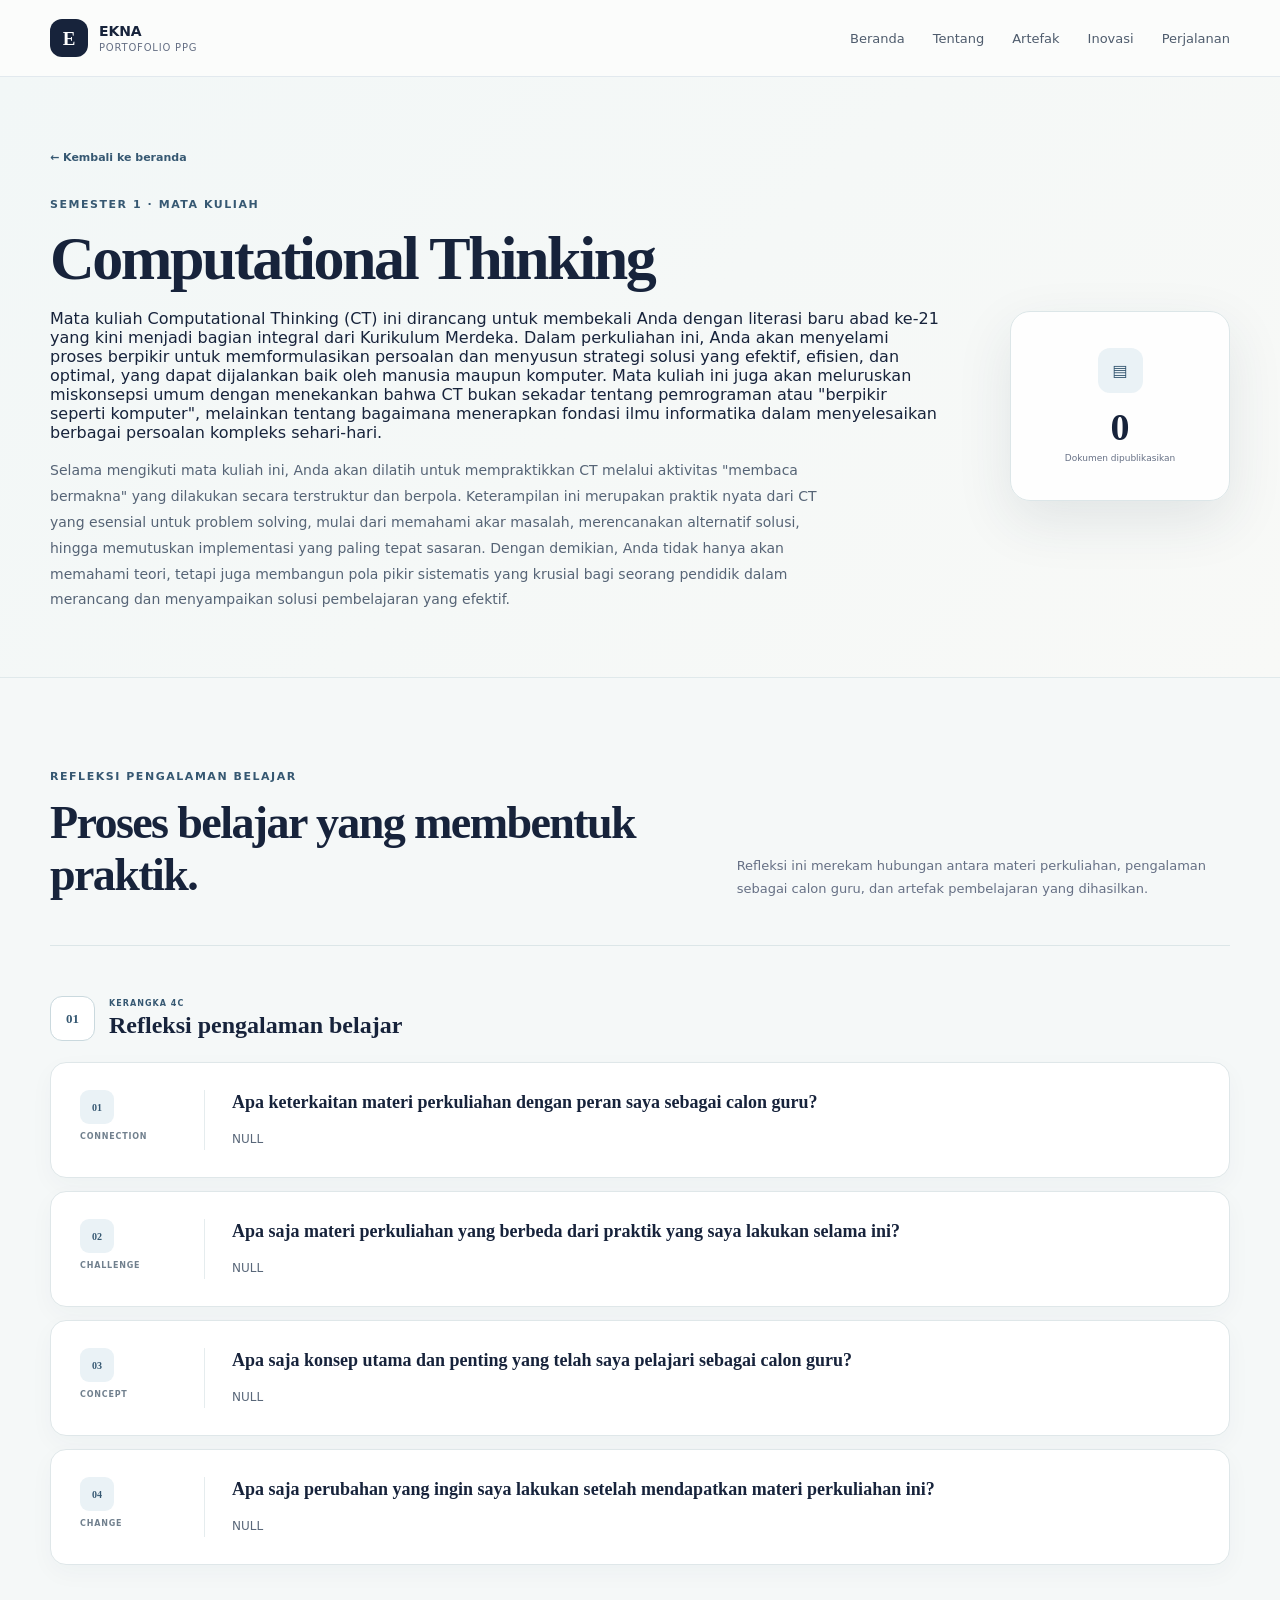
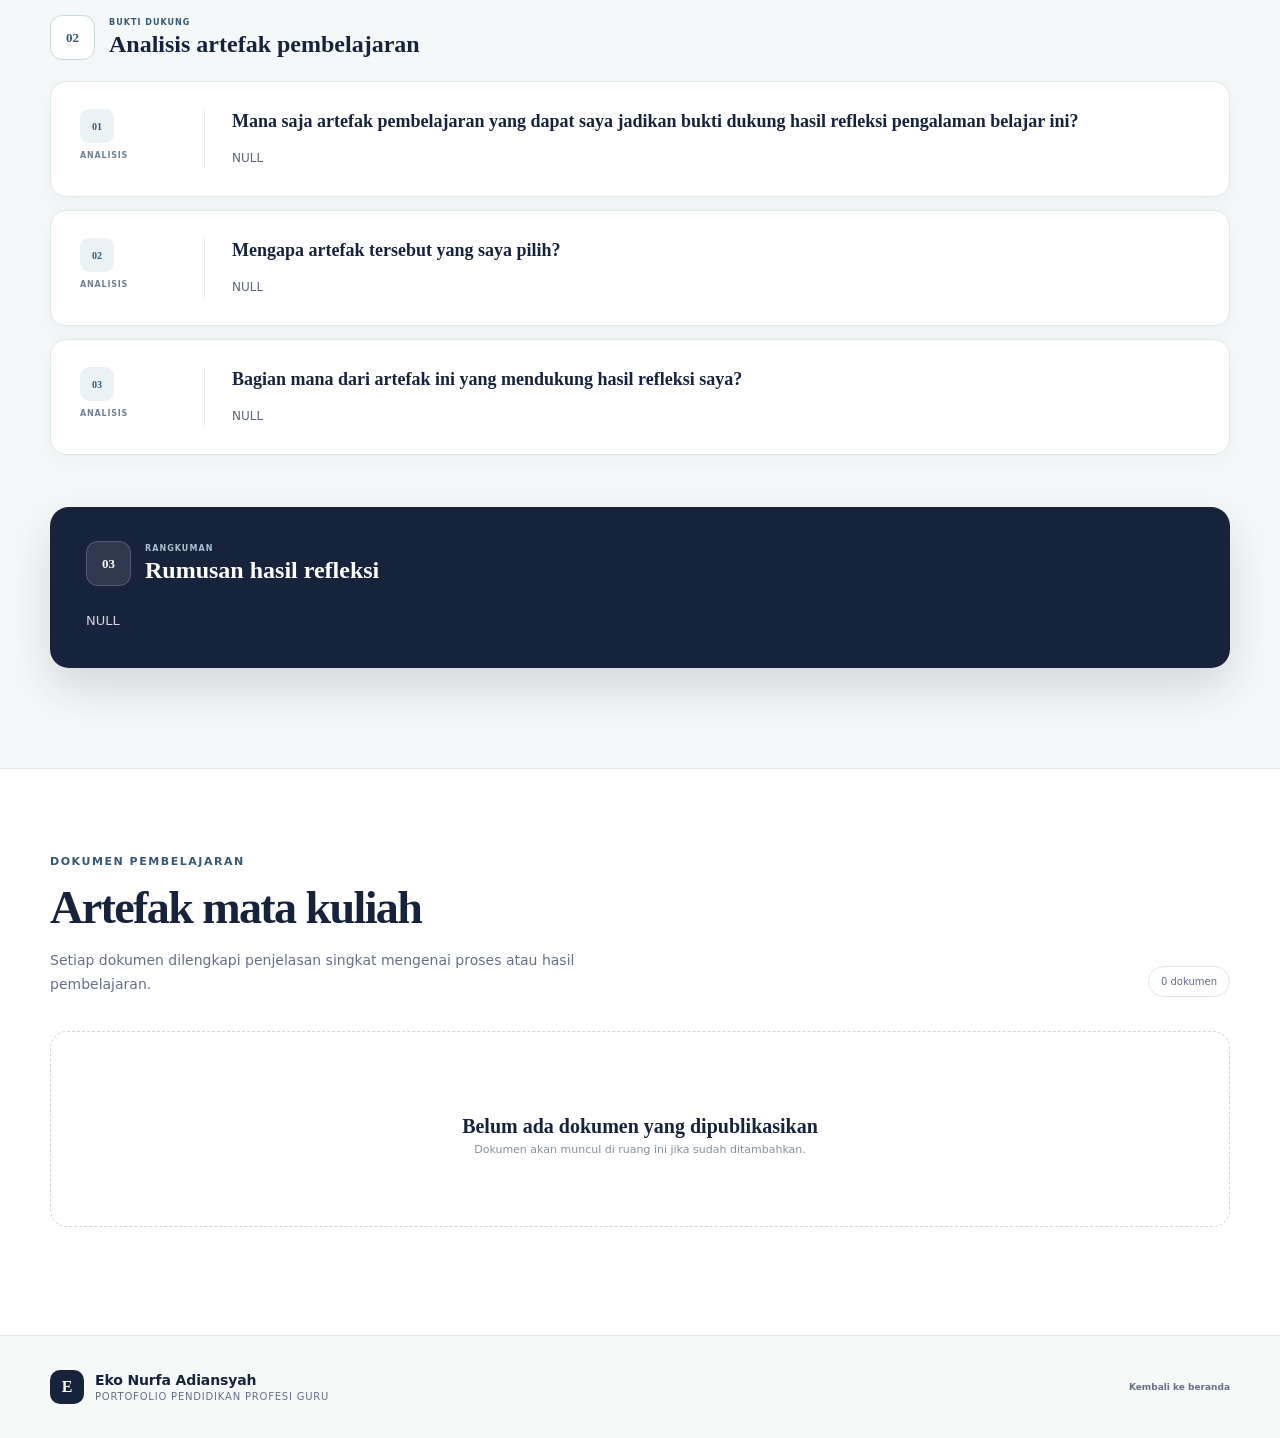
==== courses/semester-1-computational-thinking/index.html @ a6c00532 "Add files via upload" ====
<!doctype html><html lang="id"><head><meta charset="utf-8"><meta name="viewport" content="width=device-width,initial-scale=1"><meta name="description" content="Portofolio Pendidikan Profesi Guru Eko Nurfa Adiansyah."><link rel="icon" href="../../favicon.svg" type="image/svg+xml"><link rel="stylesheet" href="../../assets/css/app.css"><title>Computational Thinking · Portofolio PPG</title></head><body><header class="site-header"><div class="site-container header-inner"><a class="brand" href="../../index.html#beranda"><span class="brand-mark">E</span><span><strong>EKNA</strong><small>Portofolio PPG</small></span></a><nav class="main-nav" data-mobile-nav><a href="../../index.html#beranda">Beranda</a><a href="../../index.html#tentang">Tentang</a><a href="../../index.html#artefak">Artefak</a><a href="../../index.html#inovasi">Inovasi</a><a href="../../index.html#perjalanan">Perjalanan</a></nav><button class="menu-button" data-mobile-menu type="button" aria-label="Buka navigasi">☰</button></div></header><div class="site-shell"><main class="course-page"><section class="course-hero"><div class="site-container"><a class="breadcrumb-link" href="../../index.html#artefak">← Kembali ke beranda</a><div class="course-hero-grid"><div><p class="section-kicker">Semester 1 · Mata Kuliah</p><h1>Computational Thinking</h1><p>Mata kuliah Computational Thinking (CT) ini dirancang untuk membekali Anda dengan literasi baru abad ke-21 yang kini menjadi bagian integral dari Kurikulum Merdeka. Dalam perkuliahan ini, Anda akan menyelami proses berpikir untuk memformulasikan persoalan dan menyusun strategi solusi yang efektif, efisien, dan optimal, yang dapat dijalankan baik oleh manusia maupun komputer. Mata kuliah ini juga akan meluruskan miskonsepsi umum dengan menekankan bahwa CT bukan sekadar tentang pemrograman atau &quot;berpikir seperti komputer&quot;, melainkan tentang bagaimana menerapkan fondasi ilmu informatika dalam menyelesaikan berbagai persoalan kompleks sehari-hari.
</p><p>Selama mengikuti mata kuliah ini, Anda akan dilatih untuk mempraktikkan CT melalui aktivitas &quot;membaca bermakna&quot; yang dilakukan secara terstruktur dan berpola. Keterampilan ini merupakan praktik nyata dari CT yang esensial untuk problem solving, mulai dari memahami akar masalah, merencanakan alternatif solusi, hingga memutuskan implementasi yang paling tepat sasaran. Dengan demikian, Anda tidak hanya akan memahami teori, tetapi juga membangun pola pikir sistematis yang krusial bagi seorang pendidik dalam merancang dan menyampaikan solusi pembelajaran yang efektif.</p></div><div class="course-summary"><span class="document-icon blue">▤</span><strong>0</strong><small>Dokumen dipublikasikan</small></div></div></div></section><section class="course-reflection-section"><div class="site-container"><div class="reflection-intro"><div><p class="section-kicker">Refleksi pengalaman belajar</p><h2 class="section-title">Proses belajar yang membentuk praktik.</h2></div><p>Refleksi ini merekam hubungan antara materi perkuliahan, pengalaman sebagai calon guru, dan artefak pembelajaran yang dihasilkan.</p></div><div class="reflection-group"><div class="reflection-group-heading"><span>01</span><div><p>KERANGKA 4C</p><h3>Refleksi pengalaman belajar</h3></div></div><div class="reflection-answer-list"><article class="reflection-answer-card"><div class="reflection-answer-label"><span>01</span><strong>Connection</strong></div><div><h4>Apa keterkaitan materi perkuliahan dengan peran saya sebagai calon guru?</h4><p>NULL</p></div></article><article class="reflection-answer-card"><div class="reflection-answer-label"><span>02</span><strong>Challenge</strong></div><div><h4>Apa saja materi perkuliahan yang berbeda dari praktik yang saya lakukan selama ini?</h4><p>NULL</p></div></article><article class="reflection-answer-card"><div class="reflection-answer-label"><span>03</span><strong>Concept</strong></div><div><h4>Apa saja konsep utama dan penting yang telah saya pelajari sebagai calon guru?</h4><p>NULL</p></div></article><article class="reflection-answer-card"><div class="reflection-answer-label"><span>04</span><strong>Change</strong></div><div><h4>Apa saja perubahan yang ingin saya lakukan setelah mendapatkan materi perkuliahan ini?</h4><p>NULL</p></div></article></div></div><div class="reflection-group"><div class="reflection-group-heading"><span>02</span><div><p>BUKTI DUKUNG</p><h3>Analisis artefak pembelajaran</h3></div></div><div class="reflection-answer-list"><article class="reflection-answer-card"><div class="reflection-answer-label"><span>01</span><strong>Analisis</strong></div><div><h4>Mana saja artefak pembelajaran yang dapat saya jadikan bukti dukung hasil refleksi pengalaman belajar ini?</h4><p>NULL</p></div></article><article class="reflection-answer-card"><div class="reflection-answer-label"><span>02</span><strong>Analisis</strong></div><div><h4>Mengapa artefak tersebut yang saya pilih?</h4><p>NULL</p></div></article><article class="reflection-answer-card"><div class="reflection-answer-label"><span>03</span><strong>Analisis</strong></div><div><h4>Bagian mana dari artefak ini yang mendukung hasil refleksi saya?</h4><p>NULL</p></div></article></div></div><article class="reflection-conclusion"><div class="reflection-group-heading"><span>03</span><div><p>RANGKUMAN</p><h3>Rumusan hasil refleksi</h3></div></div><p>NULL</p></article></div></section><section class="course-documents"><div class="site-container"><div class="section-heading-row"><div><p class="section-kicker">Dokumen pembelajaran</p><h2 class="section-title">Artefak mata kuliah</h2><p class="section-subtitle">Setiap dokumen dilengkapi penjelasan singkat mengenai proses atau hasil pembelajaran.</p></div><span class="collection-count">0 dokumen</span></div><div class="artifact-grid course-artifact-grid"><div class="empty-state full-grid"><h3>Belum ada dokumen yang dipublikasikan</h3><p>Dokumen akan muncul di ruang ini jika sudah ditambahkan.</p></div></div></div></section></main><footer class="site-footer"><div class="site-container footer-inner"><div class="brand footer-brand"><span class="brand-mark">E</span><span><strong>Eko Nurfa Adiansyah</strong><small>Portofolio Pendidikan Profesi Guru</small></span></div><a href="../../index.html">Kembali ke beranda</a></div></footer></div><script src="../../assets/js/app.js" defer></script></body></html>
---- assets/css/app.css ----
:root {
  color-scheme: light;
  --ink: #17233b;
  --muted: #667085;
  --line: #dde6eb;
  --paper: #fbfcfb;
  --white: #ffffff;
  --blue: #4d7194;
  --blue-dark: #365872;
  --blue-soft: #eaf2f6;
  --mint: #dceee7;
  --mint-dark: #557d6d;
  --sand: #f3ecdc;
  --violet: #ebe7f5;
  --shadow: 0 20px 55px rgba(39, 63, 77, 0.1);
  background: var(--paper);
  color: var(--ink);
  font-family:
    "Poppins", "Aptos", "Segoe UI", ui-sans-serif, system-ui, -apple-system, sans-serif;
  scroll-behavior: smooth;
}

* { box-sizing: border-box; }

body {
  margin: 0;
  background: var(--paper);
  color: var(--ink);
  min-width: 320px;
}

a { color: inherit; text-decoration: none; }
button, input, select, textarea { font: inherit; }
button, select { cursor: pointer; }
.sr-only { position: absolute; width: 1px; height: 1px; padding: 0; margin: -1px; overflow: hidden; clip: rect(0,0,0,0); white-space: nowrap; border: 0; }
.site-shell { overflow: hidden; }
.site-container { width: min(1180px, calc(100% - 40px)); margin: 0 auto; }

.site-header { position: fixed; inset: 0 0 auto; z-index: 50; background: rgba(251, 252, 251, .9); border-bottom: 1px solid rgba(221, 230, 235, .85); backdrop-filter: blur(14px); }
.header-inner { height: 76px; display: flex; align-items: center; justify-content: space-between; }
.brand { display: inline-flex; align-items: center; gap: 11px; }
.brand-mark { width: 38px; height: 38px; display: grid; place-items: center; border-radius: 12px; background: var(--ink); color: #fff; font: 700 19px/1 Georgia, serif; }
.brand > span:last-child { display: flex; flex-direction: column; gap: 2px; }
.brand strong { font-size: 14px; line-height: 1.15; letter-spacing: -.01em; }
.brand small { color: var(--muted); font-size: 10px; letter-spacing: .08em; text-transform: uppercase; }
.main-nav { display: flex; align-items: center; gap: 28px; font-size: 13px; color: #4f5c6d; }
.main-nav a { transition: color .2s ease; }
.main-nav a:hover { color: var(--ink); }
.main-nav .admin-link { display: inline-flex; align-items: center; gap: 7px; padding: 10px 14px; border: 1px solid var(--line); border-radius: 10px; background: #fff; color: var(--ink); font-weight: 600; }
.menu-button { display: none; width: 42px; height: 42px; border: 1px solid var(--line); border-radius: 11px; color: var(--ink); background: #fff; align-items: center; justify-content: center; }

.hero-section { position: relative; padding: 152px 0 92px; background: #f6f9f9; }
.hero-section::before { content: ""; position: absolute; inset: 76px 0 auto; height: 1px; background: linear-gradient(90deg, transparent, #dbe5e9, transparent); }
.hero-grid { display: grid; grid-template-columns: 1.04fr .96fr; align-items: center; gap: 76px; min-height: 560px; }
.hero-copy { position: relative; z-index: 1; }
.eyebrow, .section-kicker { color: var(--blue-dark); font-size: 11px; font-weight: 700; text-transform: uppercase; letter-spacing: .14em; }
.eyebrow { display: inline-flex; align-items: center; gap: 8px; padding: 8px 11px; border: 1px solid #d5e2e7; border-radius: 999px; background: rgba(255,255,255,.7); }
.hero-copy h1 { max-width: 670px; margin: 24px 0 20px; font: 600 clamp(44px, 5.25vw, 72px)/1.05 Georgia, "Times New Roman", serif; letter-spacing: -.045em; }
.hero-copy h1 em { color: var(--blue); font-weight: 500; }
.hero-lead { max-width: 620px; margin: 0; color: #536274; font-size: 16px; line-height: 1.85; }
.hero-actions { display: flex; align-items: center; gap: 12px; margin-top: 31px; }
.button { min-height: 48px; display: inline-flex; align-items: center; justify-content: center; gap: 10px; padding: 0 20px; border: 1px solid transparent; border-radius: 12px; font-size: 13px; font-weight: 600; transition: transform .2s, background .2s, box-shadow .2s; }
.button:hover { transform: translateY(-2px); }
.button-primary { background: var(--ink); color: #fff; box-shadow: 0 12px 28px rgba(23, 35, 59, .16); }
.button-primary:hover { background: #263652; }
.button-quiet { border-color: var(--line); background: #fff; }
.hero-metrics { display: flex; gap: 36px; margin-top: 52px; }
.hero-metrics > div { min-width: 78px; display: flex; flex-direction: column; }
.hero-metrics strong { font: 600 26px/1 Georgia, serif; color: var(--ink); }
.hero-metrics span { margin-top: 6px; color: var(--muted); font-size: 11px; }

.hero-visual { position: relative; min-height: 500px; display: grid; place-items: center; }
.hero-visual::before { content: ""; position: absolute; width: 430px; height: 430px; border-radius: 50%; background: #e4eeec; }
.soft-dot { position: absolute; border-radius: 50%; }
.dot-one { width: 22px; height: 22px; top: 43px; right: 26px; background: #d3c6a8; }
.dot-two { width: 13px; height: 13px; bottom: 54px; left: 26px; background: #b6cbd6; }
.profile-card { position: relative; z-index: 2; width: min(405px, 88%); padding: 29px; border: 1px solid rgba(210, 223, 225, .92); border-radius: 23px; background: rgba(255,255,255,.94); box-shadow: var(--shadow); }
.profile-card-top { display: flex; align-items: center; justify-content: space-between; margin-bottom: 37px; }
.profile-avatar { width: 56px; height: 56px; display: grid; place-items: center; border-radius: 18px; background: var(--blue-soft); color: var(--blue-dark); font: 700 17px Georgia, serif; }
.status-chip { display: inline-flex; align-items: center; gap: 7px; padding: 7px 10px; border-radius: 999px; background: #eef6f1; color: #4f7566; font-size: 9px; font-weight: 600; }
.status-chip i { width: 6px; height: 6px; border-radius: 50%; background: #67a087; }
.muted-label { margin: 0 0 8px; color: #8b95a3; font-size: 9px; font-weight: 700; letter-spacing: .13em; }
.profile-card h2 { margin: 0; font: 600 28px/1.18 Georgia, serif; letter-spacing: -.025em; }
.profile-card > div > p:last-child { margin: 9px 0 0; color: var(--muted); font-size: 11px; line-height: 1.5; }
.semester-strip { display: grid; grid-template-columns: 1fr 1fr; gap: 10px; margin-top: 30px; }
.semester-strip div { display: grid; grid-template-columns: auto 1fr; align-items: end; gap: 1px 11px; padding: 13px; border-radius: 13px; background: #f5f7f7; }
.semester-strip span { grid-column: 1 / -1; color: #8a95a1; font-size: 9px; }
.semester-strip strong { font: 600 24px/1 Georgia, serif; }
.semester-strip small { padding-bottom: 2px; color: var(--muted); font-size: 9px; }
.profile-footer { display: flex; align-items: center; gap: 9px; margin-top: 20px; padding-top: 17px; border-top: 1px solid #edf1f2; color: #5f6d7e; font-size: 10px; }
.floating-note { position: absolute; z-index: 3; display: flex; align-items: center; gap: 10px; padding: 12px 15px; border: 1px solid rgba(213, 225, 228, .95); border-radius: 14px; background: #fff; box-shadow: 0 14px 34px rgba(38, 61, 72, .12); color: var(--blue-dark); }
.floating-note > span { display: flex; flex-direction: column; }
.floating-note strong { color: var(--ink); font-size: 10px; }
.floating-note small { margin-top: 2px; color: var(--muted); font-size: 8px; }
.note-one { left: 3px; top: 105px; }
.note-two { right: 0; bottom: 81px; color: var(--mint-dark); }

.about-section { padding: 94px 0; background: var(--white); }
.about-grid { display: grid; grid-template-columns: .9fr 1.1fr; gap: 100px; align-items: start; }
.section-kicker { margin: 0 0 14px; }
.section-title { max-width: 610px; margin: 0; font: 600 clamp(34px, 3.6vw, 49px)/1.12 Georgia, serif; letter-spacing: -.035em; }
.section-subtitle { max-width: 580px; margin: 14px 0 0; color: var(--muted); font-size: 14px; line-height: 1.75; }
.about-copy > p { margin: 0 0 17px; color: #566476; font-size: 14px; line-height: 1.85; }
.principle-row { display: flex; flex-wrap: wrap; gap: 9px; margin-top: 27px; }
.principle-row span { display: inline-flex; align-items: center; gap: 7px; padding: 9px 12px; border-radius: 9px; background: #f3f7f6; color: #4e6a61; font-size: 11px; font-weight: 600; }

.artifacts-section { padding: 100px 0 112px; background: #f4f7f7; border-block: 1px solid #e6ecee; }
.section-heading-row { display: flex; align-items: end; justify-content: space-between; gap: 24px; }
.collection-count { flex: 0 0 auto; padding: 9px 12px; border: 1px solid var(--line); border-radius: 999px; background: #fff; color: var(--muted); font-size: 10px; }
.filter-bar { display: grid; grid-template-columns: 1.4fr .72fr 1fr; gap: 10px; margin: 39px 0 28px; }
.search-field, .select-field { height: 48px; display: flex; align-items: center; gap: 10px; padding: 0 14px; border: 1px solid var(--line); border-radius: 11px; background: #fff; color: #8994a2; }
.search-field input, .select-field select { width: 100%; height: 100%; outline: none; border: 0; background: transparent; color: var(--ink); font-size: 12px; }
.search-field input::placeholder { color: #9ca5b0; }
.select-field select { appearance: none; cursor: pointer; }
.artifact-grid { display: grid; grid-template-columns: repeat(3, 1fr); gap: 17px; }
.artifact-card { min-height: 360px; display: flex; flex-direction: column; padding: 22px; border: 1px solid #dfe7e9; border-radius: 17px; background: #fff; box-shadow: 0 8px 25px rgba(41, 63, 72, .035); transition: transform .2s ease, box-shadow .2s ease, border-color .2s ease; }
.artifact-card:hover { transform: translateY(-4px); border-color: #cbdadf; box-shadow: 0 16px 35px rgba(41, 63, 72, .08); }
.artifact-card-top { display: flex; align-items: center; justify-content: space-between; }
.document-icon { width: 45px; height: 45px; display: grid; place-items: center; border-radius: 12px; color: var(--blue-dark); background: var(--blue-soft); }
.document-icon.mint { background: var(--mint); color: var(--mint-dark); }
.document-icon.violet { background: var(--violet); color: #6e668d; }
.document-icon.amber { background: var(--sand); color: #88734f; }
.semester-badge { padding: 6px 9px; border-radius: 999px; background: #f4f6f7; color: #748090; font-size: 9px; font-weight: 600; }
.course-line { min-height: 30px; display: flex; align-items: center; gap: 8px; margin-top: 22px; color: #6b7685; font-size: 9px; font-weight: 600; line-height: 1.45; }
.course-line > span { flex: 0 0 auto; width: 28px; height: 28px; display: grid; place-items: center; border-radius: 8px; background: #f0f4f5; color: var(--blue-dark); font-size: 8px; }
.artifact-card h3 { margin: 18px 0 10px; font: 600 20px/1.3 Georgia, serif; letter-spacing: -.018em; }
.artifact-card > p { display: -webkit-box; overflow: hidden; -webkit-box-orient: vertical; -webkit-line-clamp: 3; margin: 0; color: var(--muted); font-size: 11px; line-height: 1.75; }
.artifact-meta { display: flex; align-items: center; justify-content: space-between; gap: 10px; margin-top: auto; padding-top: 20px; color: #8993a0; font-size: 9px; }
.artifact-meta span { display: inline-flex; align-items: center; gap: 5px; }
.artifact-meta span:first-child { padding: 5px 7px; border-radius: 7px; background: #f4f6f7; color: #667383; }
.artifact-card-footer { margin-top: 15px; padding-top: 14px; border-top: 1px solid #edf1f2; }
.artifact-card-footer a { display: flex; align-items: center; justify-content: space-between; color: var(--blue-dark); font-size: 11px; font-weight: 700; }
.pending-file { color: #98a1ad; font-size: 9px; }
.skeleton-card { min-height: 360px; background: linear-gradient(100deg, #fff 20%, #f0f4f5 50%, #fff 80%); background-size: 200% 100%; animation: shimmer 1.25s infinite; }
@keyframes shimmer { to { background-position-x: -200%; } }
.empty-state { padding: 70px 20px; border: 1px dashed #cbd8dd; border-radius: 17px; text-align: center; color: #82909d; }
.empty-state svg { margin: auto; }
.empty-state h3 { margin: 13px 0 5px; color: var(--ink); font: 600 20px Georgia, serif; }
.empty-state p { margin: 0; font-size: 11px; }

.journey-section { padding: 106px 0 116px; background: var(--white); }
.journey-grid { display: grid; grid-template-columns: .82fr 1.18fr; gap: 100px; }
.timeline { position: relative; }
.timeline::before { content: ""; position: absolute; left: 24px; top: 30px; bottom: 35px; width: 1px; background: #dce5e8; }
.timeline article { position: relative; display: grid; grid-template-columns: 50px 1fr; gap: 22px; padding-bottom: 39px; }
.timeline article:last-child { padding-bottom: 0; }
.timeline-number { position: relative; z-index: 1; width: 50px; height: 50px; display: grid; place-items: center; border: 1px solid #d5e1e5; border-radius: 50%; background: #fff; color: var(--blue-dark); font: 600 15px Georgia, serif; }
.timeline-number.finish { background: var(--ink); border-color: var(--ink); color: #fff; }
.timeline article p { margin: 2px 0 8px; color: var(--blue-dark); font-size: 9px; font-weight: 700; letter-spacing: .11em; }
.timeline article h3 { margin: 0 0 8px; font: 600 21px/1.3 Georgia, serif; }
.timeline article div > span { color: var(--muted); font-size: 11px; line-height: 1.65; }

.site-footer { padding: 34px 0; border-top: 1px solid #e2e9eb; background: #f7f9f9; }
.footer-inner { display: flex; align-items: center; justify-content: space-between; gap: 24px; }
.footer-brand .brand-mark { width: 34px; height: 34px; border-radius: 10px; font-size: 16px; }
.footer-inner > p, .footer-inner > a { color: var(--muted); font-size: 9px; }
.footer-inner > a { font-weight: 600; }

@media (max-width: 980px) {
  .hero-grid { grid-template-columns: 1fr; gap: 30px; }
  .hero-copy { max-width: 760px; }
  .hero-visual { min-height: 470px; }
  .about-grid, .journey-grid { gap: 55px; }
  .artifact-grid { grid-template-columns: repeat(2, 1fr); }
  .filter-bar { grid-template-columns: 1fr 1fr; }
  .search-field { grid-column: 1 / -1; }
}

@media (max-width: 760px) {
  .site-container { width: min(100% - 28px, 640px); }
  .header-inner { height: 68px; }
  .menu-button { display: inline-flex; }
  .main-nav { position: absolute; top: 67px; left: 14px; right: 14px; display: none; flex-direction: column; align-items: stretch; gap: 4px; padding: 14px; border: 1px solid var(--line); border-radius: 15px; background: #fff; box-shadow: var(--shadow); }
  .main-nav.is-open { display: flex; }
  .main-nav a { padding: 11px 10px; border-radius: 8px; }
  .main-nav a:hover { background: #f4f7f7; }
  .main-nav .admin-link { margin-top: 4px; }
  .hero-section { padding: 120px 0 68px; }
  .hero-grid { min-height: 0; }
  .hero-copy h1 { font-size: clamp(40px, 12vw, 56px); }
  .hero-lead { font-size: 14px; }
  .hero-actions { align-items: stretch; flex-direction: column; }
  .button { width: 100%; }
  .hero-metrics { gap: 21px; justify-content: space-between; }
  .hero-metrics > div { min-width: 0; }
  .hero-metrics strong { font-size: 22px; }
  .hero-visual { min-height: 410px; }
  .hero-visual::before { width: 330px; height: 330px; }
  .profile-card { width: 94%; padding: 22px; }
  .profile-card-top { margin-bottom: 25px; }
  .profile-card h2 { font-size: 24px; }
  .floating-note { padding: 10px 12px; }
  .note-one { top: 63px; left: -4px; }
  .note-two { bottom: 44px; right: -4px; }
  .about-section, .artifacts-section, .journey-section { padding: 72px 0; }
  .about-grid, .journey-grid { grid-template-columns: 1fr; gap: 34px; }
  .section-heading-row { align-items: start; }
  .collection-count { margin-top: 23px; }
  .filter-bar { grid-template-columns: 1fr; }
  .search-field { grid-column: auto; }
  .artifact-grid { grid-template-columns: 1fr; }
  .artifact-card { min-height: 340px; }
  .footer-inner { flex-direction: column; align-items: flex-start; }
}

@media (prefers-reduced-motion: reduce) {
  :root { scroll-behavior: auto; }
  *, *::before, *::after { animation-duration: .01ms !important; animation-iteration-count: 1 !important; transition-duration: .01ms !important; }
}

/* Admin */
.admin-loader { min-height: 100vh; display: grid; place-content: center; justify-items: center; gap: 14px; background: #f4f7f7; color: var(--muted); font-size: 11px; }
.loader-ring { width: 34px; height: 34px; border: 3px solid #dbe5e8; border-top-color: var(--blue); border-radius: 50%; animation: spin .85s linear infinite; }
@keyframes spin { to { transform: rotate(360deg); } }
.login-page { min-height: 100vh; position: relative; display: grid; place-items: center; overflow: hidden; padding: 40px 20px; background: #f3f7f6; }
.login-page::before, .login-page::after { content: ""; position: absolute; border-radius: 50%; background: #e2edeb; }
.login-page::before { width: 430px; height: 430px; left: -210px; bottom: -170px; }
.login-page::after { width: 260px; height: 260px; right: -100px; top: -90px; background: #e7edf2; }
.login-brand { position: absolute; left: 34px; top: 28px; z-index: 2; }
.login-panel { position: relative; z-index: 2; width: min(430px, 100%); padding: 42px; border: 1px solid #dce6e7; border-radius: 22px; background: rgba(255,255,255,.96); box-shadow: var(--shadow); }
.login-symbol { width: 52px; height: 52px; display: grid; place-items: center; margin-bottom: 28px; border-radius: 15px; background: var(--blue-soft); color: var(--blue-dark); }
.login-panel h1 { margin: 7px 0 10px; font: 600 34px/1.15 Georgia, serif; letter-spacing: -.03em; }
.login-panel > p:not(.section-kicker) { margin: 0 0 27px; color: var(--muted); font-size: 12px; line-height: 1.7; }
.login-panel form { display: flex; flex-direction: column; gap: 16px; }
.login-panel form label, .artifact-form > label, .form-row label { display: flex; flex-direction: column; gap: 7px; color: #536173; font-size: 10px; font-weight: 600; }
.login-panel form label > div { height: 47px; display: flex; align-items: center; gap: 10px; padding: 0 13px; border: 1px solid var(--line); border-radius: 10px; color: #93a0ab; }
.login-panel input { width: 100%; height: 100%; border: 0; outline: 0; background: transparent; color: var(--ink); font-size: 12px; }
.login-panel form .button { width: 100%; margin-top: 4px; }
.back-link { display: block; margin-top: 23px; text-align: center; color: var(--muted); font-size: 10px; }
.login-decoration { position: absolute; right: 8%; bottom: 8%; z-index: 1; width: 140px; height: 140px; display: flex; flex-direction: column; justify-content: center; padding-left: 31px; border: 1px solid rgba(191, 210, 214, .8); border-radius: 50%; color: var(--blue-dark); }
.login-decoration span, .login-decoration small { font-size: 8px; letter-spacing: .1em; }
.login-decoration strong { font: 600 36px Georgia, serif; }

.admin-shell { min-height: 100vh; background: #f4f7f7; }
.admin-sidebar { position: fixed; inset: 0 auto 0 0; z-index: 20; width: 245px; display: flex; flex-direction: column; padding: 25px 19px 20px; border-right: 1px solid #e0e8ea; background: #fbfcfc; }
.admin-sidebar > .brand { padding: 0 8px 25px; border-bottom: 1px solid #e7edef; }
.admin-sidebar nav { display: flex; flex-direction: column; gap: 4px; padding: 24px 0; }
.admin-sidebar nav > span { margin: 13px 11px 7px; color: #9aa4af; font-size: 8px; font-weight: 700; letter-spacing: .12em; }
.admin-sidebar nav a, .admin-sidebar nav button { width: 100%; display: flex; align-items: center; gap: 11px; padding: 11px 12px; border: 0; border-radius: 9px; background: transparent; color: #697587; font-size: 11px; text-align: left; }
.admin-sidebar nav a:hover, .admin-sidebar nav button:hover, .admin-sidebar nav .active { background: #eaf1f3; color: var(--blue-dark); }
.admin-profile { display: flex; align-items: center; gap: 9px; margin-top: auto; padding: 13px 8px 0; border-top: 1px solid #e7edef; }
.admin-profile > span { width: 34px; height: 34px; display: grid; place-items: center; border-radius: 10px; background: var(--blue-soft); color: var(--blue-dark); font: 700 9px Georgia, serif; }
.admin-profile > div { min-width: 0; display: flex; flex: 1; flex-direction: column; }
.admin-profile strong { font-size: 10px; }
.admin-profile small { margin-top: 2px; color: var(--muted); font-size: 8px; }
.admin-profile button { width: 30px; height: 30px; display: grid; place-items: center; border: 0; border-radius: 8px; background: transparent; color: #8b96a3; }
.admin-profile button:hover { background: #f1e9e9; color: #9d5151; }
.admin-main { min-height: 100vh; margin-left: 245px; padding: 35px clamp(24px, 4vw, 55px) 60px; }
.admin-topbar { display: flex; align-items: center; justify-content: space-between; gap: 20px; }
.admin-topbar p { margin: 0 0 5px; color: var(--blue-dark); font-size: 8px; font-weight: 700; letter-spacing: .13em; }
.admin-topbar h1 { margin: 0; font: 600 31px Georgia, serif; letter-spacing: -.025em; }
.admin-topbar .button { min-height: 43px; font-size: 11px; }
.stats-grid { display: grid; grid-template-columns: repeat(4, 1fr); gap: 13px; margin-top: 31px; }
.stats-grid article { display: flex; align-items: center; gap: 13px; min-height: 118px; padding: 18px; border: 1px solid #e0e8ea; border-radius: 15px; background: #fff; }
.stat-icon { flex: 0 0 auto; width: 42px; height: 42px; display: grid; place-items: center; border-radius: 12px; background: var(--blue-soft); color: var(--blue-dark); }
.stat-icon.mint { background: var(--mint); color: var(--mint-dark); }
.stat-icon.amber { background: var(--sand); color: #826f4f; }
.stat-icon.violet { background: var(--violet); color: #6b6486; }
.stat-icon.rose { background: #f6e9e7; color: #9a655e; }
.stats-grid article > div { display: grid; grid-template-columns: 1fr auto; flex: 1; align-items: end; }
.stats-grid small { grid-column: 1 / -1; color: var(--muted); font-size: 9px; }
.stats-grid strong { margin-top: 5px; font: 600 27px Georgia, serif; }
.stats-grid p { grid-column: 1 / -1; margin: 3px 0 0; color: #9aa3ae; font-size: 8px; }
.admin-card { margin-top: 19px; border: 1px solid #e0e8ea; border-radius: 16px; background: #fff; overflow: hidden; }
.admin-card-header { display: flex; align-items: center; justify-content: space-between; gap: 20px; padding: 22px 23px; border-bottom: 1px solid #e7edef; }
.admin-card-header h2 { margin: 0; font: 600 19px Georgia, serif; }
.admin-card-header p { margin: 4px 0 0; color: var(--muted); font-size: 9px; }
.admin-search { width: min(280px, 42%); height: 39px; display: flex; align-items: center; gap: 8px; padding: 0 11px; border: 1px solid var(--line); border-radius: 9px; color: #929da8; }
.admin-search input { width: 100%; border: 0; outline: 0; background: transparent; color: var(--ink); font-size: 10px; }
.artifact-table-wrap { overflow-x: auto; }
.artifact-table { width: 100%; border-collapse: collapse; font-size: 9px; }
.artifact-table th { padding: 12px 17px; background: #f7f9f9; color: #8d98a4; font-size: 8px; font-weight: 700; letter-spacing: .04em; text-align: left; text-transform: uppercase; white-space: nowrap; }
.artifact-table td { padding: 14px 17px; border-top: 1px solid #edf1f2; color: #667383; vertical-align: middle; white-space: nowrap; }
.artifact-table tbody tr:first-child td { border-top: 0; }
.artifact-table tbody tr:hover { background: #fafcfc; }
.artifact-table td:first-child { min-width: 310px; display: flex; align-items: center; gap: 10px; white-space: normal; }
.table-file-icon { flex: 0 0 auto; width: 35px; height: 35px; display: grid; place-items: center; border-radius: 9px; background: var(--blue-soft); color: var(--blue-dark); }
.artifact-table td:first-child > div { display: flex; flex-direction: column; gap: 4px; }
.artifact-table td strong { max-width: 340px; display: block; overflow: hidden; color: var(--ink); font-size: 10px; text-overflow: ellipsis; white-space: nowrap; }
.artifact-table td small { color: #8c97a3; font-size: 8px; }
.table-badge { padding: 6px 8px; border-radius: 7px; background: #f1f5f6; color: #657585; }
.status-toggle { display: inline-flex; align-items: center; gap: 6px; padding: 6px 8px; border: 0; border-radius: 999px; font-size: 8px; }
.status-toggle i { width: 6px; height: 6px; border-radius: 50%; }
.status-toggle.published { background: #ecf5f0; color: #4c745f; }
.status-toggle.published i { background: #5c9678; }
.status-toggle.draft { background: #f3f3f3; color: #7f8893; }
.status-toggle.draft i { background: #949ca6; }
.row-actions { display: flex; align-items: center; justify-content: flex-end; gap: 4px; }
.row-actions a, .row-actions button { width: 29px; height: 29px; display: grid; place-items: center; border: 0; border-radius: 8px; background: transparent; color: #758291; }
.row-actions a:hover, .row-actions button:hover { background: #eef3f4; color: var(--blue-dark); }
.row-actions .danger:hover { background: #f7eaea; color: #a64f4f; }
.table-empty { display: grid; justify-items: center; padding: 65px 20px; color: #8c99a4; }
.table-empty h3 { margin: 12px 0 4px; color: var(--ink); font: 600 18px Georgia, serif; }
.table-empty p { margin: 0; font-size: 9px; }

.modal-backdrop { position: fixed; inset: 0; z-index: 100; display: grid; place-items: center; padding: 20px; background: rgba(20, 31, 48, .45); backdrop-filter: blur(5px); }
.modal-panel { width: min(600px, 100%); max-height: calc(100vh - 40px); overflow-y: auto; border-radius: 19px; background: #fff; box-shadow: 0 30px 80px rgba(20, 31, 48, .25); }
.modal-panel > header { display: flex; align-items: start; justify-content: space-between; gap: 16px; padding: 23px 25px; border-bottom: 1px solid #e6edef; }
.modal-panel > header h2 { margin: 0; font: 600 22px Georgia, serif; }
.modal-panel > header p { margin: 5px 0 0; color: var(--muted); font-size: 9px; }
.modal-panel > header > button { width: 34px; height: 34px; display: grid; place-items: center; border: 0; border-radius: 9px; background: #f2f5f5; color: #76828f; }
.artifact-form { display: flex; flex-direction: column; gap: 15px; padding: 23px 25px 25px; }
.artifact-form input:not([type="checkbox"]), .artifact-form select, .artifact-form textarea { width: 100%; border: 1px solid var(--line); border-radius: 9px; outline: 0; background: #fff; color: var(--ink); font-size: 11px; transition: border-color .2s, box-shadow .2s; }
.artifact-form input:not([type="checkbox"]), .artifact-form select { height: 43px; padding: 0 11px; }
.artifact-form textarea { padding: 10px 11px; resize: vertical; }
.artifact-form input:focus, .artifact-form select:focus, .artifact-form textarea:focus { border-color: #91aebd; box-shadow: 0 0 0 3px rgba(117, 153, 170, .12); }
.form-row { display: grid; grid-template-columns: 1fr 1fr; gap: 12px; }
.file-drop { position: relative; min-height: 122px; align-items: center; justify-content: center; padding: 18px; border: 1px dashed #bdced4; border-radius: 11px; background: #f8fafa; text-align: center; cursor: pointer; }
.file-drop input { position: absolute; inset: 0; opacity: 0; cursor: pointer; }
.file-drop-icon { width: 36px; height: 36px; display: grid; place-items: center; border-radius: 10px; background: var(--blue-soft); color: var(--blue-dark); }
.file-drop strong { color: var(--ink); font-size: 10px; }
.file-drop small { color: #8b96a2; font-size: 8px; font-weight: 400; }
.checkbox-field { flex-direction: row !important; align-items: center; gap: 9px !important; cursor: pointer; }
.checkbox-field > input { position: absolute; opacity: 0; }
.checkbox-field > span { width: 20px; height: 20px; display: grid; place-items: center; border: 1px solid #cbd8dc; border-radius: 6px; background: #fff; color: transparent; }
.checkbox-field input:checked + span { border-color: var(--blue); background: var(--blue); color: #fff; }
.form-actions { display: flex; justify-content: flex-end; gap: 9px; padding-top: 7px; }
.form-actions .button { min-height: 42px; font-size: 10px; }
.toast { position: fixed; z-index: 200; right: 25px; bottom: 25px; display: flex; align-items: center; gap: 10px; max-width: min(380px, calc(100% - 30px)); padding: 12px 15px; border: 1px solid; border-radius: 11px; background: #fff; box-shadow: var(--shadow); color: #4f5d6e; font-size: 10px; }
.toast > span { width: 25px; height: 25px; display: grid; place-items: center; border-radius: 50%; }
.toast.success { border-color: #cce0d5; }
.toast.success > span { background: #e5f1ea; color: #4c7b63; }
.toast.error { border-color: #e6cccc; }
.toast.error > span { background: #f5e7e7; color: #a55555; }

@media (max-width: 1060px) {
  .stats-grid { grid-template-columns: repeat(2, 1fr); }
}

@media (max-width: 760px) {
  .login-brand { left: 20px; top: 20px; }
  .login-decoration { display: none; }
  .login-panel { margin-top: 50px; padding: 31px 24px; }
  .admin-sidebar { position: static; width: 100%; height: auto; flex-direction: row; align-items: center; justify-content: space-between; padding: 13px 15px; border-right: 0; border-bottom: 1px solid #e0e8ea; }
  .admin-sidebar > .brand { padding: 0; border: 0; }
  .admin-sidebar nav { flex-direction: row; padding: 0; }
  .admin-sidebar nav > span, .admin-sidebar nav a:not(.active), .admin-sidebar nav button { display: none; }
  .admin-sidebar nav .active { padding: 9px; }
  .admin-profile { margin: 0; padding: 0; border: 0; }
  .admin-profile > span, .admin-profile > div { display: none; }
  .admin-main { margin-left: 0; padding: 25px 14px 45px; }
  .admin-topbar { align-items: start; }
  .admin-topbar h1 { font-size: 26px; }
  .admin-topbar .button { min-width: 43px; width: 43px; padding: 0; font-size: 0; }
  .stats-grid { grid-template-columns: 1fr 1fr; gap: 9px; }
  .stats-grid article { min-height: 105px; padding: 13px; }
  .stat-icon { width: 35px; height: 35px; }
  .stats-grid p { display: none; }
  .admin-card-header { align-items: stretch; flex-direction: column; }
  .admin-search { width: 100%; }
  .form-row { grid-template-columns: 1fr; }
  .modal-panel { max-height: calc(100vh - 20px); }
  .modal-backdrop { padding: 10px; }
  .artifact-form, .modal-panel > header { padding-inline: 18px; }
  .toast { right: 15px; bottom: 15px; }
}

/* Penyesuaian Laravel Blade */
[hidden] { display: none !important; }
.full-grid { grid-column: 1 / -1; }
.filter-bar { grid-template-columns: 1.25fr .68fr 1fr auto; align-items: center; }
.filter-submit { height: 48px; padding: 0 18px; border: 0; border-radius: 11px; background: var(--ink); color: #fff; font-size: 11px; font-weight: 700; }
.filter-reset { grid-column: 1 / -1; width: max-content; margin-top: -2px; color: var(--blue-dark); font-size: 10px; font-weight: 600; }
.alert { padding: 11px 13px; border: 1px solid; border-radius: 10px; font-size: 10px; line-height: 1.6; }
.alert.success { border-color: #cce0d5; background: #edf6f1; color: #426b56; }
.alert.error { border-color: #e6cccc; background: #fbefef; color: #8a4747; }
.alert ul { margin: 6px 0 0; padding-left: 18px; }
.dashboard-alert { margin-top: 22px; }
.modal-panel > .alert { margin: 18px 25px 0; }
.row-actions form, .artifact-table td > form, .admin-profile form { margin: 0; }
.row-actions form { display: inline-flex; }
.edit-card { max-width: 780px; margin-top: 30px; }
.edit-form { padding: 25px; }

@media (max-width: 980px) {
  .filter-bar { grid-template-columns: 1fr 1fr; }
  .filter-submit { grid-column: 1 / -1; }
}

@media (max-width: 760px) {
  .filter-bar { grid-template-columns: 1fr; }
  .filter-submit, .filter-reset { grid-column: auto; width: 100%; }
  .filter-reset { padding: 10px; text-align: center; }
}

/* Navigasi semester dan mata kuliah */
.semester-buttons { display: grid; grid-template-columns: repeat(2, minmax(0, 1fr)); gap: 14px; max-width: 720px; margin: 38px 0 48px; }
.semester-buttons a { position: relative; display: grid; grid-template-columns: 54px 1fr; gap: 2px 14px; align-items: center; min-height: 94px; padding: 17px 20px; border: 1px solid var(--line); border-radius: 15px; background: #fff; color: var(--muted); transition: transform .2s, border-color .2s, box-shadow .2s, background .2s; }
.semester-buttons a:hover { transform: translateY(-2px); border-color: #b9cdd5; box-shadow: 0 12px 26px rgba(41, 63, 72, .07); }
.semester-buttons a.active { border-color: var(--ink); background: var(--ink); color: rgba(255, 255, 255, .7); box-shadow: 0 14px 30px rgba(23, 35, 59, .16); }
.semester-buttons a > span { grid-row: 1 / 3; width: 54px; height: 54px; display: grid; place-items: center; border-radius: 13px; background: var(--blue-soft); color: var(--blue-dark); font: 600 21px Georgia, serif; }
.semester-buttons a.active > span { background: rgba(255, 255, 255, .12); color: #fff; }
.semester-buttons strong { align-self: end; color: var(--ink); font: 600 17px Georgia, serif; }
.semester-buttons a.active strong { color: #fff; }
.semester-buttons small { align-self: start; font-size: 9px; }
.course-section-heading { display: flex; align-items: end; justify-content: space-between; gap: 24px; margin-bottom: 22px; }
.course-section-heading .section-kicker { margin-bottom: 7px; }
.course-section-heading h3 { margin: 0; font: 600 27px Georgia, serif; }
.course-section-heading > p { max-width: 370px; margin: 0; color: var(--muted); font-size: 11px; line-height: 1.6; text-align: right; }
.course-grid { display: grid; grid-template-columns: repeat(3, minmax(0, 1fr)); gap: 17px; }
.course-card { min-height: 285px; display: flex; flex-direction: column; padding: 22px; border: 1px solid #dfe7e9; border-radius: 17px; background: #fff; box-shadow: 0 8px 25px rgba(41, 63, 72, .035); transition: transform .2s, border-color .2s, box-shadow .2s; }
.course-card:hover { transform: translateY(-4px); border-color: #bdd0d8; box-shadow: 0 16px 35px rgba(41, 63, 72, .08); }
.course-card-top { display: flex; align-items: center; justify-content: space-between; gap: 12px; }
.course-initials { width: 48px; height: 48px; display: grid; place-items: center; border-radius: 13px; background: var(--blue-soft); color: var(--blue-dark); font: 700 12px Georgia, serif; }
.course-initials.mint { background: var(--mint); color: var(--mint-dark); }
.course-initials.violet { background: var(--violet); color: #6e668d; }
.course-initials.amber { background: var(--sand); color: #88734f; }
.course-card h3 { margin: 26px 0 10px; font: 600 21px/1.3 Georgia, serif; letter-spacing: -.018em; }
.course-card > p { display: -webkit-box; overflow: hidden; -webkit-box-orient: vertical; -webkit-line-clamp: 3; margin: 0; color: var(--muted); font-size: 11px; line-height: 1.75; }
.course-card-footer { display: flex; align-items: center; justify-content: space-between; gap: 12px; margin-top: auto; padding-top: 19px; border-top: 1px solid #edf1f2; color: #83909d; font-size: 9px; }
.course-card-footer span, .course-card-footer strong { display: inline-flex; align-items: center; gap: 6px; }
.course-card-footer strong { color: var(--blue-dark); font-size: 10px; }

/* Halaman detail mata kuliah */
.course-page { padding-top: 76px; }
.course-hero { padding: 70px 0 64px; background: linear-gradient(135deg, #f2f7f7 0%, #f8f9f7 100%); border-bottom: 1px solid #e0e9eb; }
.breadcrumb-link { display: inline-flex; margin-bottom: 34px; color: var(--blue-dark); font-size: 11px; font-weight: 600; }
.course-hero-grid { display: grid; grid-template-columns: 1fr 220px; align-items: center; gap: 70px; }
.course-hero h1 { max-width: 850px; margin: 8px 0 17px; font: 600 clamp(38px, 5vw, 62px)/1.08 Georgia, serif; letter-spacing: -.04em; }
.course-hero-grid > div:first-child > p:last-child { max-width: 780px; margin: 0; color: #566476; font-size: 14px; line-height: 1.85; white-space: pre-line; }
.course-summary { min-height: 190px; display: flex; flex-direction: column; align-items: center; justify-content: center; padding: 24px; border: 1px solid #dce6e8; border-radius: 20px; background: rgba(255,255,255,.88); box-shadow: var(--shadow); text-align: center; }
.course-summary strong { margin-top: 15px; font: 600 38px/1 Georgia, serif; }
.course-summary small { margin-top: 7px; color: var(--muted); font-size: 9px; }
.course-documents { padding: 86px 0 108px; background: #fff; }
.course-artifact-grid { margin-top: 34px; }

/* Pengelolaan mata kuliah di admin */
.admin-topbar-actions { display: flex; align-items: center; gap: 9px; }
.compact-button { min-height: 38px; padding-inline: 14px; font-size: 10px; }
.course-table td:first-child { min-width: 390px; }
.modal-alert { margin-bottom: 0; }
.modal-empty { display: grid; justify-items: center; padding: 42px 25px; color: var(--muted); text-align: center; }
.modal-empty > svg { color: var(--blue-dark); }
.modal-empty strong { margin-top: 13px; color: var(--ink); font: 600 18px Georgia, serif; }
.modal-empty p { margin: 7px 0 20px; font-size: 10px; }
.modal-empty .button { width: auto; }
.edit-alert { margin: 22px 25px 0; }
.form-note { display: flex; align-items: center; gap: 8px; margin: 0; padding: 11px 12px; border-radius: 9px; background: #eef5f2; color: #557263; font-size: 9px; line-height: 1.5; }

@media (max-width: 980px) {
  .course-grid { grid-template-columns: repeat(2, minmax(0, 1fr)); }
  .course-hero-grid { grid-template-columns: 1fr 180px; gap: 35px; }
}

@media (max-width: 760px) {
  .semester-buttons { grid-template-columns: 1fr; margin: 30px 0 40px; }
  .course-section-heading { align-items: flex-start; flex-direction: column; }
  .course-section-heading > p { text-align: left; }
  .course-grid { grid-template-columns: 1fr; }
  .course-page { padding-top: 68px; }
  .course-hero { padding: 45px 0 52px; }
  .breadcrumb-link { margin-bottom: 28px; }
  .course-hero-grid { grid-template-columns: 1fr; gap: 28px; }
  .course-summary { min-height: 150px; }
  .course-documents { padding: 68px 0 78px; }
  .admin-topbar-actions { gap: 6px; }
  .admin-topbar-actions .button { min-width: 42px; width: 42px; }
  .compact-button { width: 100%; }
}

/* Form refleksi mata kuliah */
.course-modal-panel { width: min(880px, 100%); }
.course-modal-panel > header { position: sticky; top: 0; z-index: 3; background: #fff; }
.course-edit-card { max-width: 920px; }
.reflection-form-section { display: flex; flex-direction: column; gap: 15px; margin-top: 5px; padding: 19px; border: 1px solid #dfe8ea; border-radius: 13px; background: #f8fafa; }
.reflection-form-heading { display: flex; align-items: center; gap: 12px; padding-bottom: 15px; border-bottom: 1px solid #e3ebed; }
.reflection-form-heading > span { flex: 0 0 auto; width: 36px; height: 36px; display: grid; place-items: center; border-radius: 10px; background: var(--ink); color: #fff; font: 600 11px Georgia, serif; }
.reflection-form-heading > div { display: flex; flex-direction: column; gap: 3px; }
.reflection-form-heading strong { color: var(--ink); font: 600 16px Georgia, serif; }
.reflection-form-heading small { color: var(--muted); font-size: 9px; line-height: 1.5; }
.reflection-question-field { display: flex; flex-direction: column; gap: 8px; color: #4f5e70; font-size: 10px; font-weight: 600; line-height: 1.55; }
.reflection-question-field > span { display: block; }
.reflection-question-field > span b { display: inline-block; margin-right: 6px; padding: 3px 7px; border-radius: 6px; background: var(--blue-soft); color: var(--blue-dark); font-size: 8px; letter-spacing: .04em; text-transform: uppercase; }
.reflection-question-field textarea { min-height: 125px; line-height: 1.65; }
.reflection-summary-field textarea { min-height: 190px; }

/* Refleksi pada halaman mata kuliah */
.course-reflection-section { padding: 92px 0 100px; background: #f5f8f8; border-bottom: 1px solid #e1e9eb; }
.reflection-intro { display: grid; grid-template-columns: 1fr .8fr; align-items: end; gap: 70px; padding-bottom: 45px; border-bottom: 1px solid #dce6e8; }
.reflection-intro > p { margin: 0; color: var(--muted); font-size: 13px; line-height: 1.8; }
.reflection-group { margin-top: 50px; }
.reflection-group-heading { display: flex; align-items: center; gap: 14px; margin-bottom: 21px; }
.reflection-group-heading > span { flex: 0 0 auto; width: 45px; height: 45px; display: grid; place-items: center; border: 1px solid #cad9de; border-radius: 12px; background: #fff; color: var(--blue-dark); font: 600 13px Georgia, serif; }
.reflection-group-heading > div > p { margin: 0 0 4px; color: var(--blue-dark); font-size: 8px; font-weight: 700; letter-spacing: .13em; }
.reflection-group-heading h3 { margin: 0; font: 600 24px Georgia, serif; }
.reflection-answer-list { display: flex; flex-direction: column; gap: 13px; }
.reflection-answer-card { display: grid; grid-template-columns: 125px minmax(0, 1fr); gap: 27px; padding: 27px 29px; border: 1px solid #dfe7e9; border-radius: 16px; background: #fff; box-shadow: 0 8px 25px rgba(41, 63, 72, .035); }
.reflection-answer-label { display: flex; flex-direction: column; align-items: flex-start; gap: 8px; padding-right: 22px; border-right: 1px solid #e5ecee; }
.reflection-answer-label > span { width: 34px; height: 34px; display: grid; place-items: center; border-radius: 9px; background: var(--blue-soft); color: var(--blue-dark); font: 600 10px Georgia, serif; }
.reflection-answer-label strong { color: #71808e; font-size: 8px; letter-spacing: .1em; text-transform: uppercase; }
.reflection-answer-card h4 { margin: 0 0 12px; color: var(--ink); font: 600 18px/1.4 Georgia, serif; }
.reflection-answer-card p { margin: 0; color: #596779; font-size: 12px; line-height: 1.9; white-space: pre-line; }
.reflection-conclusion { margin-top: 52px; padding: 34px 36px; border-radius: 19px; background: var(--ink); color: #fff; box-shadow: 0 20px 45px rgba(23, 35, 59, .15); }
.reflection-conclusion .reflection-group-heading { margin-bottom: 22px; }
.reflection-conclusion .reflection-group-heading > span { border-color: rgba(255,255,255,.18); background: rgba(255,255,255,.1); color: #fff; }
.reflection-conclusion .reflection-group-heading > div > p { color: #a9c2d1; }
.reflection-conclusion .reflection-group-heading h3 { color: #fff; }
.reflection-conclusion > p { margin: 0; color: rgba(255,255,255,.82); font-size: 13px; line-height: 2; white-space: pre-line; }

@media (max-width: 760px) {
  .reflection-form-section { padding: 15px; }
  .course-reflection-section { padding: 70px 0 78px; }
  .reflection-intro { grid-template-columns: 1fr; gap: 18px; padding-bottom: 32px; }
  .reflection-group { margin-top: 38px; }
  .reflection-answer-card { grid-template-columns: 1fr; gap: 17px; padding: 22px 20px; }
  .reflection-answer-label { flex-direction: row; align-items: center; padding: 0 0 15px; border-right: 0; border-bottom: 1px solid #e5ecee; }
  .reflection-conclusion { margin-top: 40px; padding: 26px 21px; }
}

/* Section inovasi */
.innovation-section { scroll-margin-top: 74px; padding: 106px 0 116px; border-top: 1px solid #e1e9e8; border-bottom: 1px solid #dce7e5; background: #f2f6f5; }
.innovation-section-heading { display: grid; grid-template-columns: 1.1fr .72fr; align-items: end; gap: 80px; margin-bottom: 48px; }
.innovation-section-heading > p { margin: 0 0 7px; color: var(--muted); font-size: 13px; line-height: 1.85; }
.innovation-list { display: flex; flex-direction: column; gap: 54px; }
.innovation-story { overflow: hidden; border: 1px solid #dbe5e4; border-radius: 24px; background: #fff; box-shadow: 0 18px 48px rgba(39, 65, 62, .07); }
.innovation-gallery { display: grid; grid-template-columns: repeat(4, minmax(0, 1fr)); grid-auto-rows: 180px; gap: 5px; padding: 5px; background: #dce6e4; }
.innovation-gallery figure { min-width: 0; min-height: 0; overflow: hidden; margin: 0; background: #d5e1df; }
.innovation-gallery figure.is-featured { grid-column: span 2; grid-row: span 2; }
.innovation-gallery img { width: 100%; height: 100%; display: block; object-fit: cover; transition: transform .45s ease; }
.innovation-gallery figure:hover img { transform: scale(1.035); }
.innovation-gallery.is-single { display: block; height: clamp(310px, 48vw, 570px); }
.innovation-gallery.is-single figure { width: 100%; height: 100%; }
.innovation-gallery.count-2 { grid-template-columns: repeat(2, minmax(0, 1fr)); grid-auto-rows: 360px; }
.innovation-gallery.count-2 figure.is-featured { grid-column: auto; grid-row: auto; }
.innovation-gallery.count-3 { grid-template-columns: 1.4fr 1fr; }
.innovation-gallery.count-3 figure.is-featured { grid-column: auto; grid-row: span 2; }
.innovation-gallery.count-4 { grid-template-columns: repeat(2, minmax(0, 1fr)); grid-auto-rows: 220px; }
.innovation-gallery.count-4 figure.is-featured { grid-column: auto; grid-row: auto; }
.innovation-gallery.count-6 { grid-template-columns: repeat(3, minmax(0, 1fr)); grid-auto-rows: 220px; }
.innovation-gallery.count-6 figure.is-featured { grid-column: auto; grid-row: auto; }
.innovation-story-body { padding: 43px clamp(24px, 5vw, 58px) 52px; }
.innovation-story-body > header { max-width: 850px; padding-bottom: 30px; }
.innovation-story-body > header > span { color: var(--blue-dark); font-size: 9px; font-weight: 800; letter-spacing: .15em; }
.innovation-story-body > header h3 { margin: 10px 0 0; font: 600 clamp(27px, 4vw, 41px)/1.2 Georgia, serif; letter-spacing: -.025em; }
.innovation-question { display: grid; grid-template-columns: 170px minmax(0, 1fr); gap: 27px; padding: 25px 27px; border-radius: 16px; background: var(--ink); color: #fff; }
.innovation-question > span { display: flex; align-items: center; gap: 8px; color: #afd0d9; font-size: 9px; font-weight: 800; letter-spacing: .11em; text-transform: uppercase; }
.innovation-question > p { margin: 0; font: 500 20px/1.6 Georgia, serif; white-space: pre-line; }
.innovation-answer-grid { display: grid; grid-template-columns: repeat(2, minmax(0, 1fr)); gap: 14px; margin-top: 20px; }
.innovation-answer-grid > section { display: grid; grid-template-columns: 42px minmax(0, 1fr); gap: 17px; padding: 25px; border: 1px solid #e1e8e8; border-radius: 15px; background: #fbfcfc; }
.innovation-answer-grid > section > span { width: 38px; height: 38px; display: grid; place-items: center; border-radius: 10px; background: var(--blue-soft); color: var(--blue-dark); font: 600 10px Georgia, serif; }
.innovation-answer-grid h4 { margin: 2px 0 10px; color: var(--ink); font: 600 18px/1.35 Georgia, serif; }
.innovation-answer-grid p { margin: 0; color: #5c6979; font-size: 11px; line-height: 1.85; white-space: pre-line; }
.innovation-empty { display: grid; justify-items: center; padding: 76px 24px; border: 1px dashed #bfd0ce; border-radius: 21px; background: rgba(255,255,255,.55); color: #81918f; text-align: center; }
.innovation-empty h3 { margin: 15px 0 6px; color: var(--ink); font: 600 22px Georgia, serif; }
.innovation-empty p { margin: 0; font-size: 11px; }

/* Pengelolaan inovasi di admin */
.stats-grid { grid-template-columns: repeat(5, minmax(0, 1fr)); }
.innovation-modal-panel { width: min(860px, 100%); }
.innovation-modal-panel > header { position: sticky; top: 0; z-index: 3; background: #fff; }
.innovation-table td:first-child { min-width: 440px; }
.innovation-icon { background: #eef2ec; color: #6d826e; }
.innovation-edit-card { max-width: 920px; }
.innovation-file-drop { min-height: 145px; }
.innovation-existing-images { margin: 2px 0; padding: 18px; border: 1px solid #dfe8ea; border-radius: 13px; }
.innovation-existing-images legend { padding: 0 7px; color: var(--ink); font: 600 15px Georgia, serif; }
.innovation-existing-images > p { margin: 0 0 15px; color: var(--muted); font-size: 9px; line-height: 1.6; }
.innovation-admin-gallery { display: grid; grid-template-columns: repeat(3, minmax(0, 1fr)); gap: 10px; }
.innovation-admin-gallery label { position: relative; overflow: hidden; min-height: 135px; border: 1px solid #dce6e8; border-radius: 11px; background: #edf3f3; cursor: pointer; }
.innovation-admin-gallery img { width: 100%; height: 135px; display: block; object-fit: cover; }
.innovation-admin-gallery label > span { position: absolute; right: 8px; bottom: 8px; display: flex; align-items: center; gap: 6px; padding: 7px 9px; border-radius: 8px; background: rgba(255,255,255,.94); color: #854c4c; box-shadow: 0 5px 15px rgba(30,40,50,.14); font-size: 9px; font-weight: 700; }

@media (max-width: 1180px) {
  .stats-grid { grid-template-columns: repeat(3, minmax(0, 1fr)); }
}

@media (max-width: 980px) {
  .innovation-section-heading { grid-template-columns: 1fr; gap: 18px; }
  .innovation-gallery { grid-template-columns: repeat(3, minmax(0, 1fr)); grid-auto-rows: 160px; }
  .innovation-gallery.count-2 { grid-template-columns: repeat(2, minmax(0, 1fr)); grid-auto-rows: 300px; }
  .innovation-gallery.count-3 { grid-template-columns: 1.35fr 1fr; grid-auto-rows: 155px; }
  .innovation-gallery.count-4 { grid-template-columns: repeat(2, minmax(0, 1fr)); grid-auto-rows: 180px; }
  .innovation-gallery.count-5 { grid-template-columns: repeat(4, minmax(0, 1fr)); }
  .innovation-gallery.count-6 { grid-template-columns: repeat(3, minmax(0, 1fr)); grid-auto-rows: 170px; }
  .innovation-question { grid-template-columns: 140px minmax(0, 1fr); }
}

@media (max-width: 760px) {
  .innovation-section { padding: 72px 0 78px; }
  .innovation-section-heading { margin-bottom: 32px; }
  .innovation-list { gap: 35px; }
  .innovation-story { border-radius: 18px; }
  .innovation-gallery { grid-template-columns: repeat(2, minmax(0, 1fr)); grid-auto-rows: 125px; }
  .innovation-gallery figure.is-featured { grid-column: span 2; grid-row: span 2; }
  .innovation-gallery.is-single { height: 270px; }
  .innovation-gallery.count-2 { grid-template-columns: repeat(2, minmax(0, 1fr)); grid-auto-rows: 150px; }
  .innovation-gallery.count-2 figure.is-featured { grid-column: auto; grid-row: auto; }
  .innovation-gallery.count-3 { grid-template-columns: 1.25fr 1fr; grid-auto-rows: 125px; }
  .innovation-gallery.count-3 figure.is-featured { grid-column: auto; grid-row: span 2; }
  .innovation-gallery.count-4 { grid-template-columns: repeat(2, minmax(0, 1fr)); grid-auto-rows: 125px; }
  .innovation-gallery.count-4 figure.is-featured { grid-column: auto; grid-row: auto; }
  .innovation-gallery.count-5 { grid-template-columns: repeat(2, minmax(0, 1fr)); }
  .innovation-gallery.count-6 { grid-template-columns: repeat(2, minmax(0, 1fr)); grid-auto-rows: 125px; }
  .innovation-gallery.count-6 figure.is-featured { grid-column: auto; grid-row: auto; }
  .innovation-story-body { padding: 28px 18px 33px; }
  .innovation-story-body > header { padding-bottom: 23px; }
  .innovation-question { grid-template-columns: 1fr; gap: 10px; padding: 21px 19px; }
  .innovation-question > p { font-size: 17px; }
  .innovation-answer-grid { grid-template-columns: 1fr; }
  .innovation-answer-grid > section { padding: 20px 18px; }
  .innovation-admin-gallery { grid-template-columns: repeat(2, minmax(0, 1fr)); }
  .stats-grid { grid-template-columns: 1fr 1fr; }
}

@media (max-width: 430px) {
  .innovation-admin-gallery { grid-template-columns: 1fr; }
}

/* Galeri foto inovasi baru */
.innovation-showcase {
    padding: 10px;
    background: #16242d;
}

.innovation-main-stage {
    position: relative;
    height: clamp(380px, 58vw, 650px);
    overflow: hidden;
    border-radius: 17px;
    background:
        radial-gradient(circle at top left, rgba(111, 157, 169, 0.18), transparent 38%),
        radial-gradient(circle at bottom right, rgba(126, 154, 133, 0.14), transparent 38%),
        #101b22;
}

.innovation-main-images {
    width: 100%;
    height: 100%;
}

.innovation-main-image {
    width: 100%;
    height: 100%;
    display: none;
    place-items: center;
    margin: 0;
    padding: 22px 70px;
}

.innovation-main-image.is-active {
    display: grid;
    animation: innovationImageIn 0.35s ease;
}

.innovation-main-image a {
    width: 100%;
    height: 100%;
    display: grid;
    place-items: center;
    cursor: zoom-in;
}

.innovation-main-image img {
    width: auto;
    height: auto;
    max-width: 100%;
    max-height: 100%;
    display: block;
    object-fit: contain;
    border-radius: 8px;
    box-shadow: 0 16px 45px rgba(0, 0, 0, 0.28);
}

@keyframes innovationImageIn {
    from {
        opacity: 0;
        transform: scale(0.985);
    }

    to {
        opacity: 1;
        transform: scale(1);
    }
}

.innovation-gallery-nav {
    position: absolute;
    top: 50%;
    z-index: 3;
    width: 46px;
    height: 46px;
    display: grid;
    place-items: center;
    padding: 0;
    border: 1px solid rgba(255, 255, 255, 0.18);
    border-radius: 50%;
    background: rgba(10, 18, 23, 0.75);
    color: #fff;
    font-size: 20px;
    cursor: pointer;
    transform: translateY(-50%);
    transition:
        background 0.2s,
        transform 0.2s;
}

.innovation-gallery-nav:hover {
    background: rgba(92, 133, 146, 0.95);
    transform: translateY(-50%) scale(1.06);
}

.innovation-gallery-nav.previous {
    left: 16px;
}

.innovation-gallery-nav.next {
    right: 16px;
}

.innovation-gallery-counter {
    position: absolute;
    right: 18px;
    bottom: 17px;
    z-index: 3;
    display: flex;
    align-items: center;
    gap: 5px;
    padding: 8px 12px;
    border: 1px solid rgba(255, 255, 255, 0.15);
    border-radius: 999px;
    background: rgba(10, 18, 23, 0.78);
    color: rgba(255, 255, 255, 0.75);
    font-size: 10px;
    font-weight: 700;
}

.innovation-gallery-counter span:first-child {
    color: #fff;
}

.innovation-gallery-information {
    display: flex;
    align-items: center;
    justify-content: space-between;
    gap: 20px;
    padding: 13px 5px 4px;
    color: rgba(255, 255, 255, 0.58);
    font-size: 9px;
}

.innovation-gallery-information strong {
    color: rgba(255, 255, 255, 0.82);
    font-size: 9px;
}

.innovation-thumbnails {
    display: grid;
    grid-template-columns: repeat(auto-fit, minmax(105px, 1fr));
    gap: 8px;
    padding-top: 10px;
}

.innovation-thumbnail {
    position: relative;
    height: 105px;
    overflow: hidden;
    padding: 5px;
    border: 2px solid transparent;
    border-radius: 11px;
    background: rgba(255, 255, 255, 0.07);
    cursor: pointer;
    transition:
        border-color 0.2s,
        background 0.2s,
        transform 0.2s;
}

.innovation-thumbnail:hover {
    background: rgba(255, 255, 255, 0.13);
    transform: translateY(-2px);
}

.innovation-thumbnail.is-active {
    border-color: #91bdc7;
    background: rgba(145, 189, 199, 0.16);
}

.innovation-thumbnail img {
    width: 100%;
    height: 100%;
    display: block;
    object-fit: contain;
    border-radius: 6px;
    background: #0d171d;
}

.innovation-thumbnail span {
    position: absolute;
    right: 8px;
    bottom: 8px;
    min-width: 25px;
    height: 25px;
    display: grid;
    place-items: center;
    border-radius: 7px;
    background: rgba(8, 15, 19, 0.82);
    color: #fff;
    font-size: 8px;
    font-weight: 700;
}

.innovation-thumbnail:focus-visible,
.innovation-gallery-nav:focus-visible,
.innovation-showcase:focus-visible {
    outline: 3px solid rgba(145, 189, 199, 0.7);
    outline-offset: 2px;
}

/* Tampilan galeri pada HP */
@media (max-width: 760px) {
    .innovation-showcase {
        padding: 7px;
    }

    .innovation-main-stage {
        height: 360px;
        border-radius: 13px;
    }

    .innovation-main-image {
        padding: 16px 45px;
    }

    .innovation-gallery-nav {
        width: 38px;
        height: 38px;
        font-size: 17px;
    }

    .innovation-gallery-nav.previous {
        left: 7px;
    }

    .innovation-gallery-nav.next {
        right: 7px;
    }

    .innovation-gallery-counter {
        right: 10px;
        bottom: 10px;
    }

    .innovation-gallery-information {
        align-items: flex-start;
        flex-direction: column;
        gap: 4px;
        padding: 11px 4px 3px;
    }

    .innovation-thumbnails {
        display: flex;
        overflow-x: auto;
        gap: 7px;
        padding-bottom: 5px;
        scrollbar-width: thin;
    }

    .innovation-thumbnail {
        flex: 0 0 92px;
        height: 82px;
    }
}

@media (max-width: 430px) {
    .innovation-main-stage {
        height: 310px;
    }

    .innovation-main-image {
        padding: 13px 39px;
    }
}
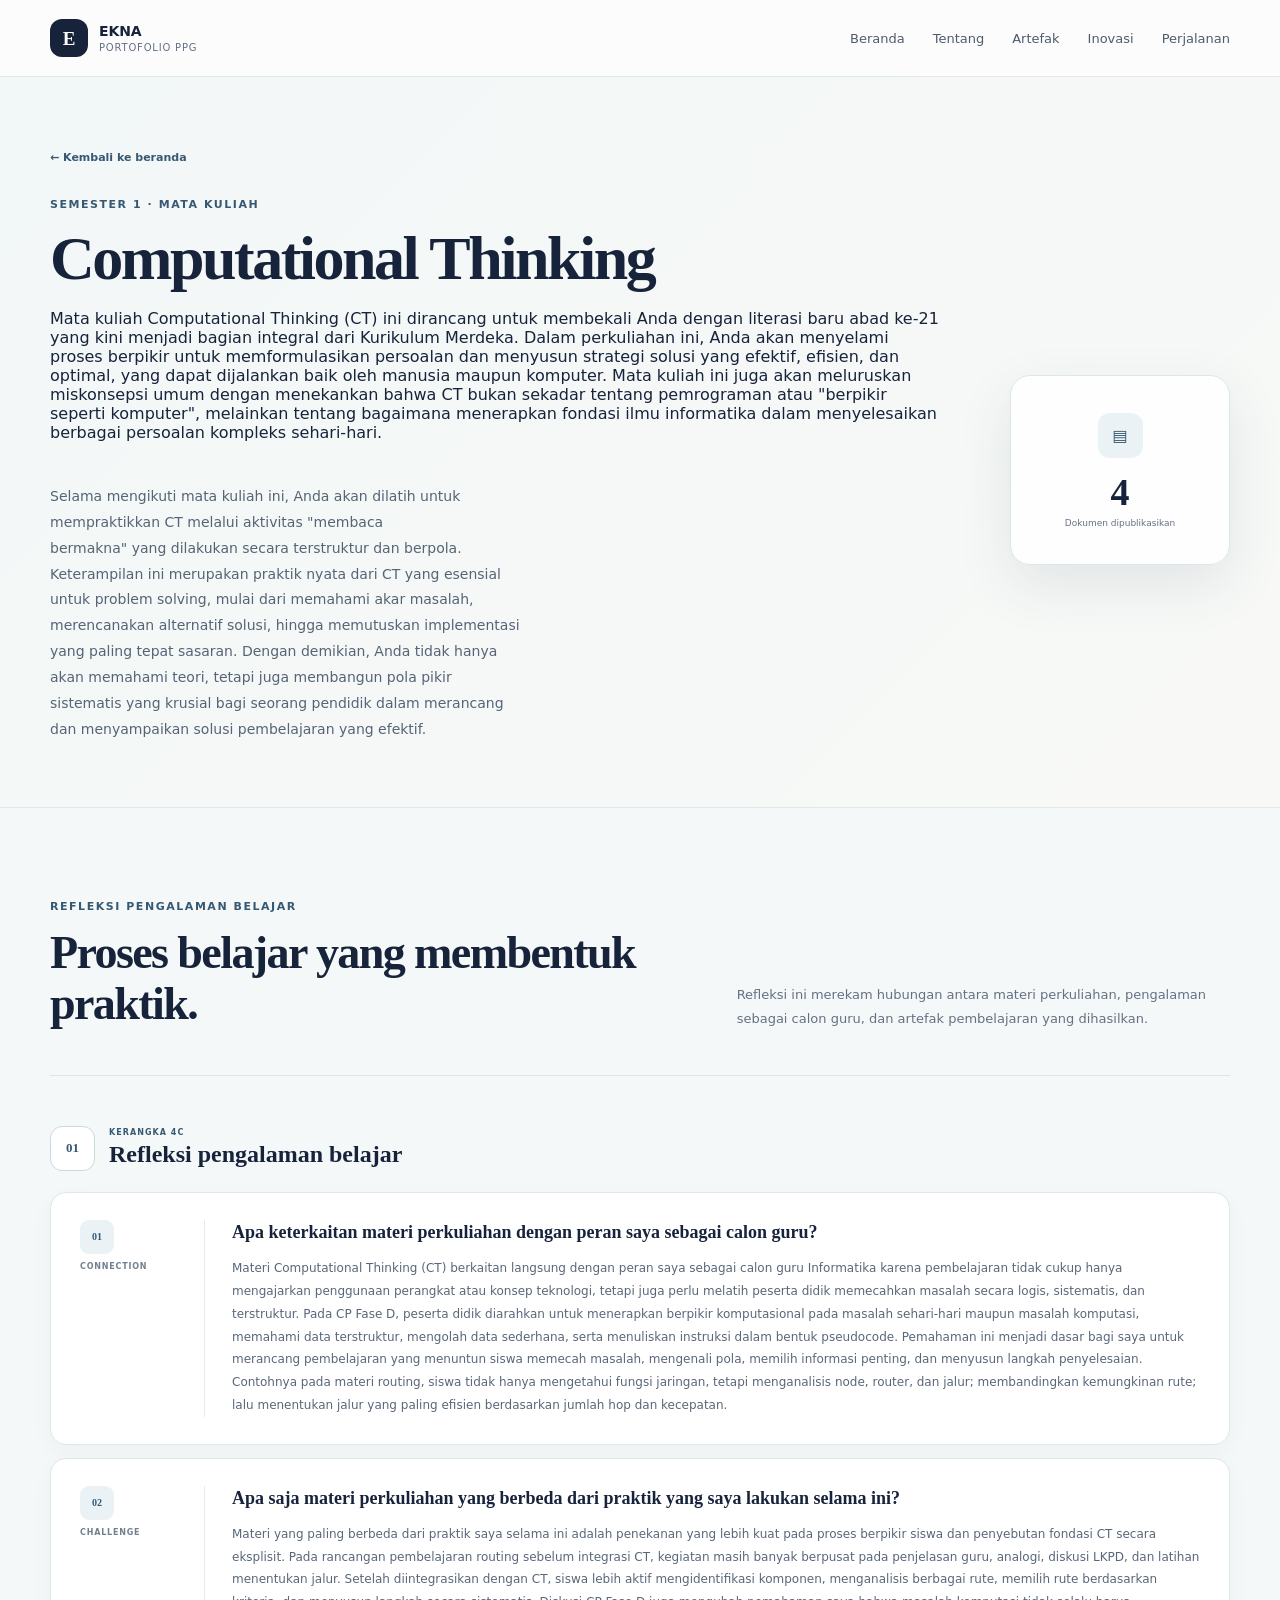
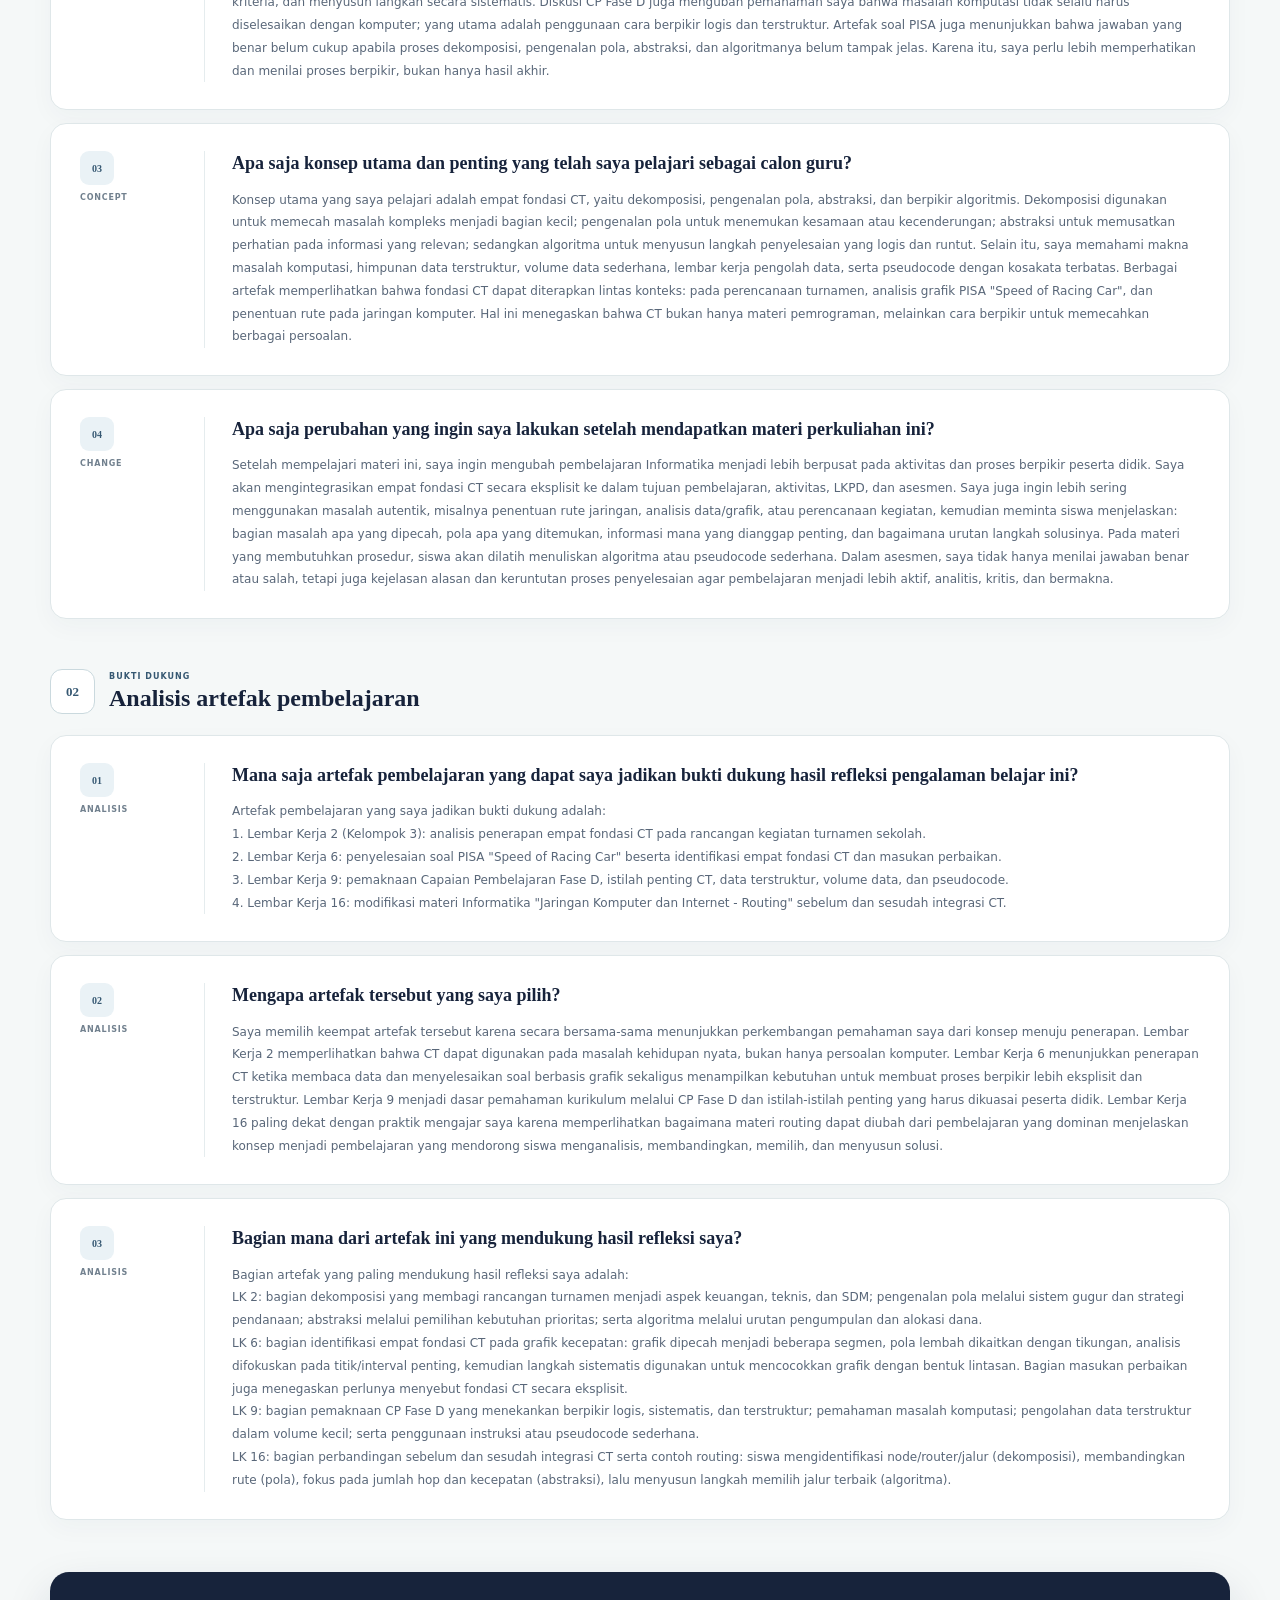
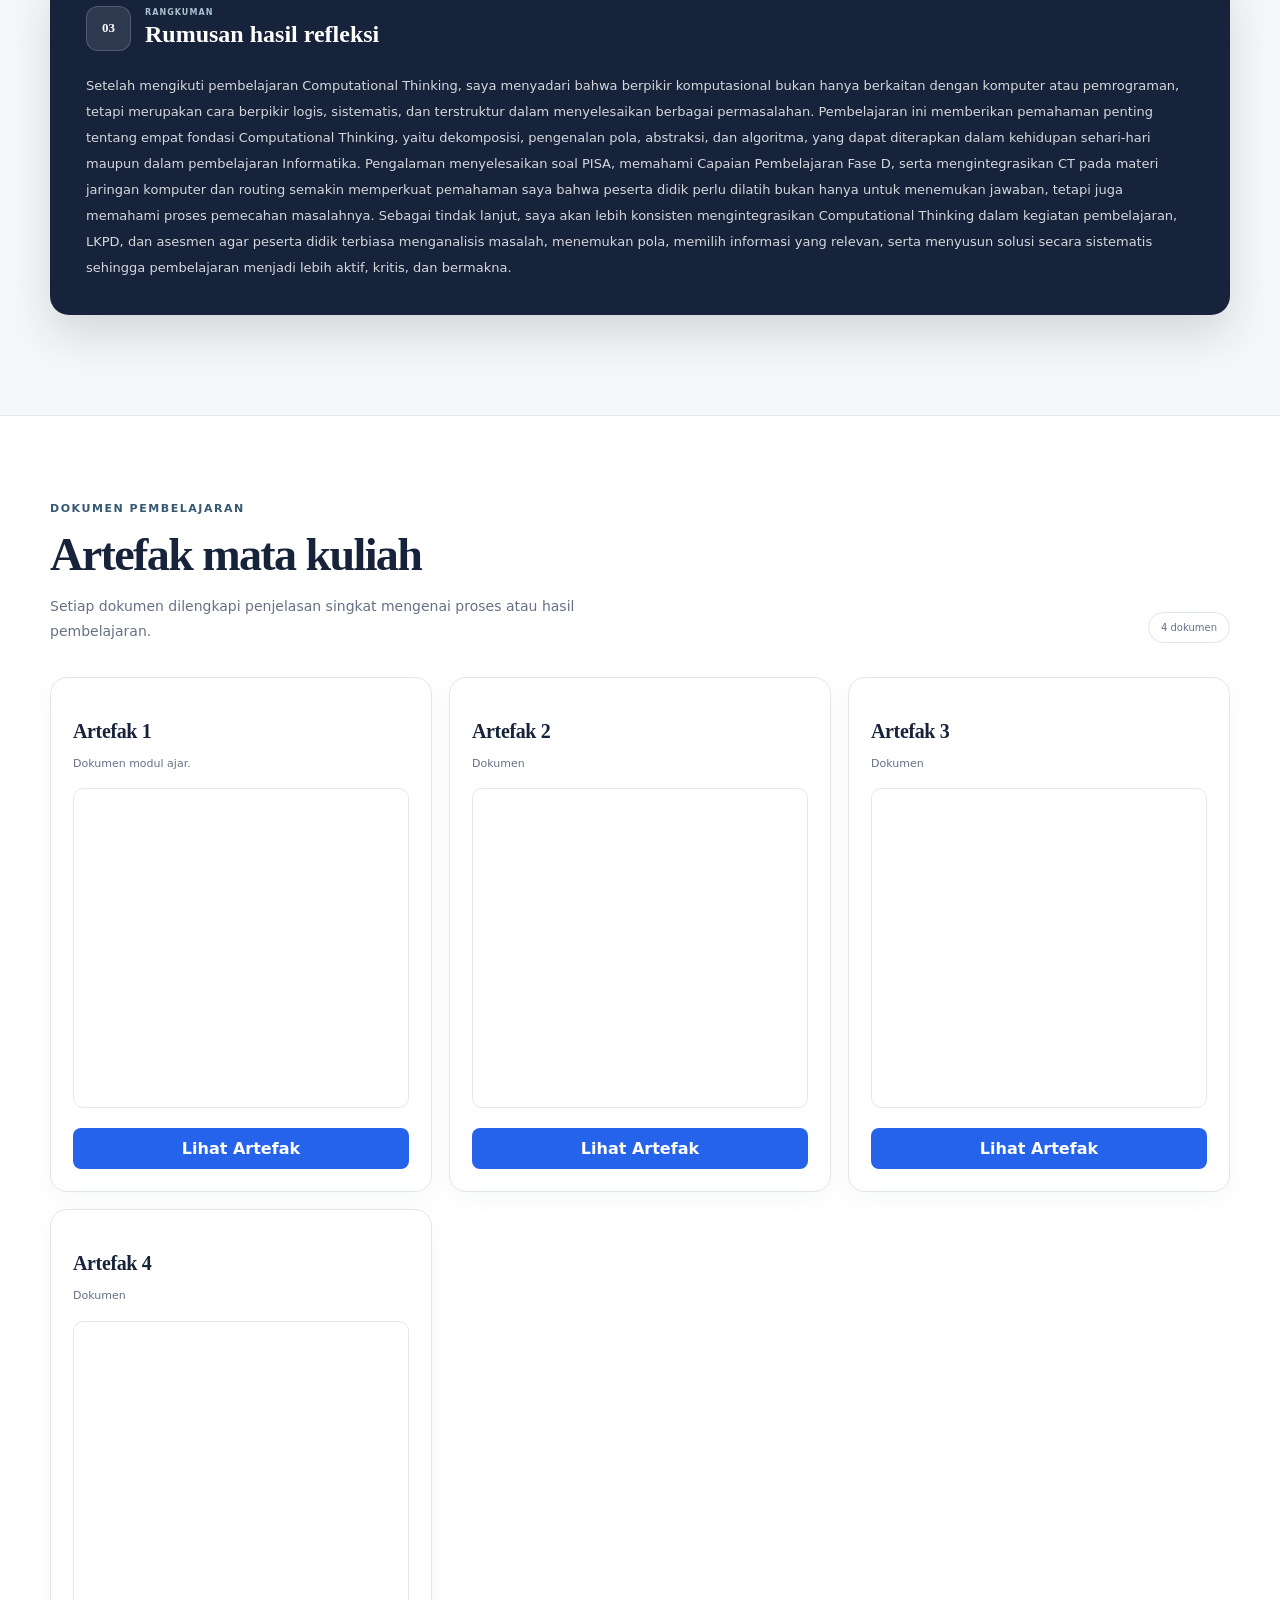
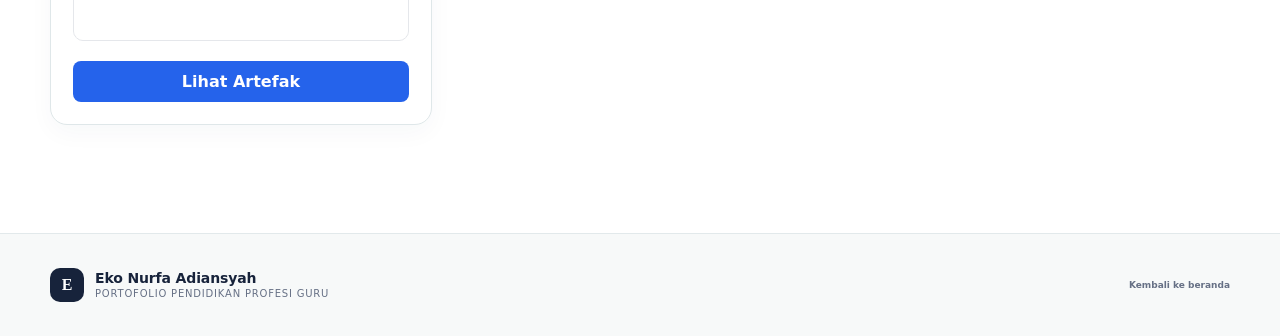
==== commit ab30ef81: "Add files via upload" ====
--- a/courses/semester-1-computational-thinking/index.html
+++ b/courses/semester-1-computational-thinking/index.html
@@ -1,2 +1,540 @@
-<!doctype html><html lang="id"><head><meta charset="utf-8"><meta name="viewport" content="width=device-width,initial-scale=1"><meta name="description" content="Portofolio Pendidikan Profesi Guru Eko Nurfa Adiansyah."><link rel="icon" href="../../favicon.svg" type="image/svg+xml"><link rel="stylesheet" href="../../assets/css/app.css"><title>Computational Thinking · Portofolio PPG</title></head><body><header class="site-header"><div class="site-container header-inner"><a class="brand" href="../../index.html#beranda"><span class="brand-mark">E</span><span><strong>EKNA</strong><small>Portofolio PPG</small></span></a><nav class="main-nav" data-mobile-nav><a href="../../index.html#beranda">Beranda</a><a href="../../index.html#tentang">Tentang</a><a href="../../index.html#artefak">Artefak</a><a href="../../index.html#inovasi">Inovasi</a><a href="../../index.html#perjalanan">Perjalanan</a></nav><button class="menu-button" data-mobile-menu type="button" aria-label="Buka navigasi">☰</button></div></header><div class="site-shell"><main class="course-page"><section class="course-hero"><div class="site-container"><a class="breadcrumb-link" href="../../index.html#artefak">← Kembali ke beranda</a><div class="course-hero-grid"><div><p class="section-kicker">Semester 1 · Mata Kuliah</p><h1>Computational Thinking</h1><p>Mata kuliah Computational Thinking (CT) ini dirancang untuk membekali Anda dengan literasi baru abad ke-21 yang kini menjadi bagian integral dari Kurikulum Merdeka. Dalam perkuliahan ini, Anda akan menyelami proses berpikir untuk memformulasikan persoalan dan menyusun strategi solusi yang efektif, efisien, dan optimal, yang dapat dijalankan baik oleh manusia maupun komputer. Mata kuliah ini juga akan meluruskan miskonsepsi umum dengan menekankan bahwa CT bukan sekadar tentang pemrograman atau &quot;berpikir seperti komputer&quot;, melainkan tentang bagaimana menerapkan fondasi ilmu informatika dalam menyelesaikan berbagai persoalan kompleks sehari-hari.
-</p><p>Selama mengikuti mata kuliah ini, Anda akan dilatih untuk mempraktikkan CT melalui aktivitas &quot;membaca bermakna&quot; yang dilakukan secara terstruktur dan berpola. Keterampilan ini merupakan praktik nyata dari CT yang esensial untuk problem solving, mulai dari memahami akar masalah, merencanakan alternatif solusi, hingga memutuskan implementasi yang paling tepat sasaran. Dengan demikian, Anda tidak hanya akan memahami teori, tetapi juga membangun pola pikir sistematis yang krusial bagi seorang pendidik dalam merancang dan menyampaikan solusi pembelajaran yang efektif.</p></div><div class="course-summary"><span class="document-icon blue">▤</span><strong>0</strong><small>Dokumen dipublikasikan</small></div></div></div></section><section class="course-reflection-section"><div class="site-container"><div class="reflection-intro"><div><p class="section-kicker">Refleksi pengalaman belajar</p><h2 class="section-title">Proses belajar yang membentuk praktik.</h2></div><p>Refleksi ini merekam hubungan antara materi perkuliahan, pengalaman sebagai calon guru, dan artefak pembelajaran yang dihasilkan.</p></div><div class="reflection-group"><div class="reflection-group-heading"><span>01</span><div><p>KERANGKA 4C</p><h3>Refleksi pengalaman belajar</h3></div></div><div class="reflection-answer-list"><article class="reflection-answer-card"><div class="reflection-answer-label"><span>01</span><strong>Connection</strong></div><div><h4>Apa keterkaitan materi perkuliahan dengan peran saya sebagai calon guru?</h4><p>NULL</p></div></article><article class="reflection-answer-card"><div class="reflection-answer-label"><span>02</span><strong>Challenge</strong></div><div><h4>Apa saja materi perkuliahan yang berbeda dari praktik yang saya lakukan selama ini?</h4><p>NULL</p></div></article><article class="reflection-answer-card"><div class="reflection-answer-label"><span>03</span><strong>Concept</strong></div><div><h4>Apa saja konsep utama dan penting yang telah saya pelajari sebagai calon guru?</h4><p>NULL</p></div></article><article class="reflection-answer-card"><div class="reflection-answer-label"><span>04</span><strong>Change</strong></div><div><h4>Apa saja perubahan yang ingin saya lakukan setelah mendapatkan materi perkuliahan ini?</h4><p>NULL</p></div></article></div></div><div class="reflection-group"><div class="reflection-group-heading"><span>02</span><div><p>BUKTI DUKUNG</p><h3>Analisis artefak pembelajaran</h3></div></div><div class="reflection-answer-list"><article class="reflection-answer-card"><div class="reflection-answer-label"><span>01</span><strong>Analisis</strong></div><div><h4>Mana saja artefak pembelajaran yang dapat saya jadikan bukti dukung hasil refleksi pengalaman belajar ini?</h4><p>NULL</p></div></article><article class="reflection-answer-card"><div class="reflection-answer-label"><span>02</span><strong>Analisis</strong></div><div><h4>Mengapa artefak tersebut yang saya pilih?</h4><p>NULL</p></div></article><article class="reflection-answer-card"><div class="reflection-answer-label"><span>03</span><strong>Analisis</strong></div><div><h4>Bagian mana dari artefak ini yang mendukung hasil refleksi saya?</h4><p>NULL</p></div></article></div></div><article class="reflection-conclusion"><div class="reflection-group-heading"><span>03</span><div><p>RANGKUMAN</p><h3>Rumusan hasil refleksi</h3></div></div><p>NULL</p></article></div></section><section class="course-documents"><div class="site-container"><div class="section-heading-row"><div><p class="section-kicker">Dokumen pembelajaran</p><h2 class="section-title">Artefak mata kuliah</h2><p class="section-subtitle">Setiap dokumen dilengkapi penjelasan singkat mengenai proses atau hasil pembelajaran.</p></div><span class="collection-count">0 dokumen</span></div><div class="artifact-grid course-artifact-grid"><div class="empty-state full-grid"><h3>Belum ada dokumen yang dipublikasikan</h3><p>Dokumen akan muncul di ruang ini jika sudah ditambahkan.</p></div></div></div></section></main><footer class="site-footer"><div class="site-container footer-inner"><div class="brand footer-brand"><span class="brand-mark">E</span><span><strong>Eko Nurfa Adiansyah</strong><small>Portofolio Pendidikan Profesi Guru</small></span></div><a href="../../index.html">Kembali ke beranda</a></div></footer></div><script src="../../assets/js/app.js" defer></script></body></html>+<!doctype html>
+<html lang="id">
+  <head>
+    <meta charset="utf-8" />
+    <meta name="viewport" content="width=device-width,initial-scale=1" />
+    <meta
+      name="description"
+      content="Portofolio Pendidikan Profesi Guru Eko Nurfa Adiansyah."
+    />
+    <link rel="icon" href="../../favicon.svg" type="image/svg+xml" />
+    <link rel="stylesheet" href="../../assets/css/app.css" />
+    <title>Computational Thinking · Portofolio PPG</title>
+  </head>
+  <body>
+    <header class="site-header">
+      <div class="site-container header-inner">
+        <a class="brand" href="../../index.html#beranda"
+          ><span class="brand-mark">E</span
+          ><span><strong>EKNA</strong><small>Portofolio PPG</small></span></a
+        >
+        <nav class="main-nav" data-mobile-nav>
+          <a href="../../index.html#beranda">Beranda</a
+          ><a href="../../index.html#tentang">Tentang</a
+          ><a href="../../index.html#artefak">Artefak</a
+          ><a href="../../index.html#inovasi">Inovasi</a
+          ><a href="../../index.html#perjalanan">Perjalanan</a>
+        </nav>
+        <button
+          class="menu-button"
+          data-mobile-menu
+          type="button"
+          aria-label="Buka navigasi"
+        >
+          ☰
+        </button>
+      </div>
+    </header>
+    <div class="site-shell">
+      <main class="course-page">
+        <section class="course-hero">
+          <div class="site-container">
+            <a class="breadcrumb-link" href="../../index.html#artefak"
+              >← Kembali ke beranda</a
+            >
+            <div class="course-hero-grid">
+              <div>
+                <p class="section-kicker">Semester 1 · Mata Kuliah</p>
+                <h1>Computational Thinking</h1>
+                <p>
+                  Mata kuliah Computational Thinking (CT) ini dirancang untuk
+                  membekali Anda dengan literasi baru abad ke-21 yang kini
+                  menjadi bagian integral dari Kurikulum Merdeka. Dalam
+                  perkuliahan ini, Anda akan menyelami proses berpikir untuk
+                  memformulasikan persoalan dan menyusun strategi solusi yang
+                  efektif, efisien, dan optimal, yang dapat dijalankan baik oleh
+                  manusia maupun komputer. Mata kuliah ini juga akan meluruskan
+                  miskonsepsi umum dengan menekankan bahwa CT bukan sekadar
+                  tentang pemrograman atau &quot;berpikir seperti
+                  komputer&quot;, melainkan tentang bagaimana menerapkan fondasi
+                  ilmu informatika dalam menyelesaikan berbagai persoalan
+                  kompleks sehari-hari.
+                </p>
+                <p>
+                  Selama mengikuti mata kuliah ini, Anda akan dilatih untuk
+                  mempraktikkan CT melalui aktivitas &quot;membaca
+                  bermakna&quot; yang dilakukan secara terstruktur dan berpola.
+                  Keterampilan ini merupakan praktik nyata dari CT yang esensial
+                  untuk problem solving, mulai dari memahami akar masalah,
+                  merencanakan alternatif solusi, hingga memutuskan implementasi
+                  yang paling tepat sasaran. Dengan demikian, Anda tidak hanya
+                  akan memahami teori, tetapi juga membangun pola pikir
+                  sistematis yang krusial bagi seorang pendidik dalam merancang
+                  dan menyampaikan solusi pembelajaran yang efektif.
+                </p>
+              </div>
+              <div class="course-summary">
+                <span class="document-icon blue">▤</span><strong>4</strong
+                ><small>Dokumen dipublikasikan</small>
+              </div>
+            </div>
+          </div>
+        </section>
+        <section class="course-reflection-section">
+          <div class="site-container">
+            <div class="reflection-intro">
+              <div>
+                <p class="section-kicker">Refleksi pengalaman belajar</p>
+                <h2 class="section-title">
+                  Proses belajar yang membentuk praktik.
+                </h2>
+              </div>
+              <p>
+                Refleksi ini merekam hubungan antara materi perkuliahan,
+                pengalaman sebagai calon guru, dan artefak pembelajaran yang
+                dihasilkan.
+              </p>
+            </div>
+            <div class="reflection-group">
+              <div class="reflection-group-heading">
+                <span>01</span>
+                <div>
+                  <p>KERANGKA 4C</p>
+                  <h3>Refleksi pengalaman belajar</h3>
+                </div>
+              </div>
+              <div class="reflection-answer-list">
+                <article class="reflection-answer-card">
+                  <div class="reflection-answer-label">
+                    <span>01</span><strong>Connection</strong>
+                  </div>
+                  <div>
+                    <h4>
+                      Apa keterkaitan materi perkuliahan dengan peran saya
+                      sebagai calon guru?
+                    </h4>
+                    <p style="white-space: unset !important">
+                      Materi Computational Thinking (CT) berkaitan langsung
+                      dengan peran saya sebagai calon guru Informatika karena
+                      pembelajaran tidak cukup hanya mengajarkan penggunaan
+                      perangkat atau konsep teknologi, tetapi juga perlu melatih
+                      peserta didik memecahkan masalah secara logis, sistematis,
+                      dan terstruktur. Pada CP Fase D, peserta didik diarahkan
+                      untuk menerapkan berpikir komputasional pada masalah
+                      sehari-hari maupun masalah komputasi, memahami data
+                      terstruktur, mengolah data sederhana, serta menuliskan
+                      instruksi dalam bentuk pseudocode. Pemahaman ini menjadi
+                      dasar bagi saya untuk merancang pembelajaran yang menuntun
+                      siswa memecah masalah, mengenali pola, memilih informasi
+                      penting, dan menyusun langkah penyelesaian. Contohnya pada
+                      materi routing, siswa tidak hanya mengetahui fungsi
+                      jaringan, tetapi menganalisis node, router, dan jalur;
+                      membandingkan kemungkinan rute; lalu menentukan jalur yang
+                      paling efisien berdasarkan jumlah hop dan kecepatan.
+                    </p>
+                  </div>
+                </article>
+                <article class="reflection-answer-card">
+                  <div class="reflection-answer-label">
+                    <span>02</span><strong>Challenge</strong>
+                  </div>
+                  <div>
+                    <h4>
+                      Apa saja materi perkuliahan yang berbeda dari praktik yang
+                      saya lakukan selama ini?
+                    </h4>
+                    <p style="white-space: unset !important">
+                      Materi yang paling berbeda dari praktik saya selama ini
+                      adalah penekanan yang lebih kuat pada proses berpikir
+                      siswa dan penyebutan fondasi CT secara eksplisit. Pada
+                      rancangan pembelajaran routing sebelum integrasi CT,
+                      kegiatan masih banyak berpusat pada penjelasan guru,
+                      analogi, diskusi LKPD, dan latihan menentukan jalur.
+                      Setelah diintegrasikan dengan CT, siswa lebih aktif
+                      mengidentifikasi komponen, menganalisis berbagai rute,
+                      memilih rute berdasarkan kriteria, dan menyusun langkah
+                      secara sistematis. Diskusi CP Fase D juga mengubah
+                      pemahaman saya bahwa masalah komputasi tidak selalu harus
+                      diselesaikan dengan komputer; yang utama adalah penggunaan
+                      cara berpikir logis dan terstruktur. Artefak soal PISA
+                      juga menunjukkan bahwa jawaban yang benar belum cukup
+                      apabila proses dekomposisi, pengenalan pola, abstraksi,
+                      dan algoritmanya belum tampak jelas. Karena itu, saya
+                      perlu lebih memperhatikan dan menilai proses berpikir,
+                      bukan hanya hasil akhir.
+                    </p>
+                  </div>
+                </article>
+                <article class="reflection-answer-card">
+                  <div class="reflection-answer-label">
+                    <span>03</span><strong>Concept</strong>
+                  </div>
+                  <div>
+                    <h4>
+                      Apa saja konsep utama dan penting yang telah saya pelajari
+                      sebagai calon guru?
+                    </h4>
+                    <p style="white-space: unset !important">
+                      Konsep utama yang saya pelajari adalah empat fondasi CT,
+                      yaitu dekomposisi, pengenalan pola, abstraksi, dan
+                      berpikir algoritmis. Dekomposisi digunakan untuk memecah
+                      masalah kompleks menjadi bagian kecil; pengenalan pola
+                      untuk menemukan kesamaan atau kecenderungan; abstraksi
+                      untuk memusatkan perhatian pada informasi yang relevan;
+                      sedangkan algoritma untuk menyusun langkah penyelesaian
+                      yang logis dan runtut. Selain itu, saya memahami makna
+                      masalah komputasi, himpunan data terstruktur, volume data
+                      sederhana, lembar kerja pengolah data, serta pseudocode
+                      dengan kosakata terbatas. Berbagai artefak memperlihatkan
+                      bahwa fondasi CT dapat diterapkan lintas konteks: pada
+                      perencanaan turnamen, analisis grafik PISA "Speed of
+                      Racing Car", dan penentuan rute pada jaringan komputer.
+                      Hal ini menegaskan bahwa CT bukan hanya materi
+                      pemrograman, melainkan cara berpikir untuk memecahkan
+                      berbagai persoalan.
+                    </p>
+                  </div>
+                </article>
+                <article class="reflection-answer-card">
+                  <div class="reflection-answer-label">
+                    <span>04</span><strong>Change</strong>
+                  </div>
+                  <div>
+                    <h4>
+                      Apa saja perubahan yang ingin saya lakukan setelah
+                      mendapatkan materi perkuliahan ini?
+                    </h4>
+                    <p style="white-space: unset !important">
+                      Setelah mempelajari materi ini, saya ingin mengubah
+                      pembelajaran Informatika menjadi lebih berpusat pada
+                      aktivitas dan proses berpikir peserta didik. Saya akan
+                      mengintegrasikan empat fondasi CT secara eksplisit ke
+                      dalam tujuan pembelajaran, aktivitas, LKPD, dan asesmen.
+                      Saya juga ingin lebih sering menggunakan masalah autentik,
+                      misalnya penentuan rute jaringan, analisis data/grafik,
+                      atau perencanaan kegiatan, kemudian meminta siswa
+                      menjelaskan: bagian masalah apa yang dipecah, pola apa
+                      yang ditemukan, informasi mana yang dianggap penting, dan
+                      bagaimana urutan langkah solusinya. Pada materi yang
+                      membutuhkan prosedur, siswa akan dilatih menuliskan
+                      algoritma atau pseudocode sederhana. Dalam asesmen, saya
+                      tidak hanya menilai jawaban benar atau salah, tetapi juga
+                      kejelasan alasan dan keruntutan proses penyelesaian agar
+                      pembelajaran menjadi lebih aktif, analitis, kritis, dan
+                      bermakna.
+                    </p>
+                  </div>
+                </article>
+              </div>
+            </div>
+            <div class="reflection-group">
+              <div class="reflection-group-heading">
+                <span>02</span>
+                <div>
+                  <p>BUKTI DUKUNG</p>
+                  <h3>Analisis artefak pembelajaran</h3>
+                </div>
+              </div>
+              <div class="reflection-answer-list">
+                <article class="reflection-answer-card">
+                  <div class="reflection-answer-label">
+                    <span>01</span><strong>Analisis</strong>
+                  </div>
+                  <div>
+                    <h4>
+                      Mana saja artefak pembelajaran yang dapat saya jadikan
+                      bukti dukung hasil refleksi pengalaman belajar ini?
+                    </h4>
+                    <p style="white-space: unset !important">
+                      Artefak pembelajaran yang saya jadikan bukti dukung
+                      adalah: <br />1. Lembar Kerja 2 (Kelompok 3): analisis
+                      penerapan empat fondasi CT pada rancangan kegiatan
+                      turnamen sekolah. <br />
+                      2. Lembar Kerja 6: penyelesaian soal PISA "Speed of Racing
+                      Car" beserta identifikasi empat fondasi CT dan masukan
+                      perbaikan. <br />
+                      3. Lembar Kerja 9: pemaknaan Capaian Pembelajaran Fase D,
+                      istilah penting CT, data terstruktur, volume data, dan
+                      pseudocode. <br />
+                      4. Lembar Kerja 16: modifikasi materi Informatika
+                      "Jaringan Komputer dan Internet - Routing" sebelum dan
+                      sesudah integrasi CT.
+                    </p>
+                  </div>
+                </article>
+                <article class="reflection-answer-card">
+                  <div class="reflection-answer-label">
+                    <span>02</span><strong>Analisis</strong>
+                  </div>
+                  <div>
+                    <h4>Mengapa artefak tersebut yang saya pilih?</h4>
+                    <p style="white-space: unset !important">
+                      Saya memilih keempat artefak tersebut karena secara
+                      bersama-sama menunjukkan perkembangan pemahaman saya dari
+                      konsep menuju penerapan. Lembar Kerja 2 memperlihatkan
+                      bahwa CT dapat digunakan pada masalah kehidupan nyata,
+                      bukan hanya persoalan komputer. Lembar Kerja 6 menunjukkan
+                      penerapan CT ketika membaca data dan menyelesaikan soal
+                      berbasis grafik sekaligus menampilkan kebutuhan untuk
+                      membuat proses berpikir lebih eksplisit dan terstruktur.
+                      Lembar Kerja 9 menjadi dasar pemahaman kurikulum melalui
+                      CP Fase D dan istilah-istilah penting yang harus dikuasai
+                      peserta didik. Lembar Kerja 16 paling dekat dengan praktik
+                      mengajar saya karena memperlihatkan bagaimana materi
+                      routing dapat diubah dari pembelajaran yang dominan
+                      menjelaskan konsep menjadi pembelajaran yang mendorong
+                      siswa menganalisis, membandingkan, memilih, dan menyusun
+                      solusi.
+                    </p>
+                  </div>
+                </article>
+                <article class="reflection-answer-card">
+                  <div class="reflection-answer-label">
+                    <span>03</span><strong>Analisis</strong>
+                  </div>
+                  <div>
+                    <h4>
+                      Bagian mana dari artefak ini yang mendukung hasil refleksi
+                      saya?
+                    </h4>
+                    <p style="white-space: unset !important">
+                      Bagian artefak yang paling mendukung hasil refleksi saya
+                      adalah: <br />
+
+                      LK 2: bagian dekomposisi yang membagi rancangan turnamen
+                      menjadi aspek keuangan, teknis, dan SDM; pengenalan pola
+                      melalui sistem gugur dan strategi pendanaan; abstraksi
+                      melalui pemilihan kebutuhan prioritas; serta algoritma
+                      melalui urutan pengumpulan dan alokasi dana.
+                      <br />
+                      LK 6: bagian identifikasi empat fondasi CT pada grafik
+                      kecepatan: grafik dipecah menjadi beberapa segmen, pola
+                      lembah dikaitkan dengan tikungan, analisis difokuskan pada
+                      titik/interval penting, kemudian langkah sistematis
+                      digunakan untuk mencocokkan grafik dengan bentuk lintasan.
+                      Bagian masukan perbaikan juga menegaskan perlunya menyebut
+                      fondasi CT secara eksplisit.
+                      <br />
+                      LK 9: bagian pemaknaan CP Fase D yang menekankan berpikir
+                      logis, sistematis, dan terstruktur; pemahaman masalah
+                      komputasi; pengolahan data terstruktur dalam volume kecil;
+                      serta penggunaan instruksi atau pseudocode sederhana.
+                      <br />
+                      LK 16: bagian perbandingan sebelum dan sesudah integrasi
+                      CT serta contoh routing: siswa mengidentifikasi
+                      node/router/jalur (dekomposisi), membandingkan rute
+                      (pola), fokus pada jumlah hop dan kecepatan (abstraksi),
+                      lalu menyusun langkah memilih jalur terbaik (algoritma).
+                    </p>
+                  </div>
+                </article>
+              </div>
+            </div>
+            <article class="reflection-conclusion">
+              <div class="reflection-group-heading">
+                <span>03</span>
+                <div>
+                  <p>RANGKUMAN</p>
+                  <h3>Rumusan hasil refleksi</h3>
+                </div>
+              </div>
+              <p style="white-space: unset !important">
+                Setelah mengikuti pembelajaran Computational Thinking, saya
+                menyadari bahwa berpikir komputasional bukan hanya berkaitan
+                dengan komputer atau pemrograman, tetapi merupakan cara berpikir
+                logis, sistematis, dan terstruktur dalam menyelesaikan berbagai
+                permasalahan. Pembelajaran ini memberikan pemahaman penting
+                tentang empat fondasi Computational Thinking, yaitu dekomposisi,
+                pengenalan pola, abstraksi, dan algoritma, yang dapat diterapkan
+                dalam kehidupan sehari-hari maupun dalam pembelajaran
+                Informatika. Pengalaman menyelesaikan soal PISA, memahami
+                Capaian Pembelajaran Fase D, serta mengintegrasikan CT pada
+                materi jaringan komputer dan routing semakin memperkuat
+                pemahaman saya bahwa peserta didik perlu dilatih bukan hanya
+                untuk menemukan jawaban, tetapi juga memahami proses pemecahan
+                masalahnya. Sebagai tindak lanjut, saya akan lebih konsisten
+                mengintegrasikan Computational Thinking dalam kegiatan
+                pembelajaran, LKPD, dan asesmen agar peserta didik terbiasa
+                menganalisis masalah, menemukan pola, memilih informasi yang
+                relevan, serta menyusun solusi secara sistematis sehingga
+                pembelajaran menjadi lebih aktif, kritis, dan bermakna.
+              </p>
+            </article>
+          </div>
+        </section>
+        <section class="course-documents">
+          <div class="site-container">
+            <div class="section-heading-row">
+              <div>
+                <p class="section-kicker">Dokumen pembelajaran</p>
+                <h2 class="section-title">Artefak mata kuliah</h2>
+                <p class="section-subtitle">
+                  Setiap dokumen dilengkapi penjelasan singkat mengenai proses
+                  atau hasil pembelajaran.
+                </p>
+              </div>
+              <span class="collection-count">4 dokumen</span>
+            </div>
+            <div class="artifact-grid course-artifact-grid">
+              <!-- Card Modul Ajar -->
+              <div class="artifact-card">
+                <h3>Artefak 1</h3>
+                <p>Dokumen modul ajar.</p>
+
+                <!-- Preview PDF di dalam card -->
+                <div class="artifact-preview">
+                  <iframe
+                    src="https://drive.google.com/file/d/151S9x1TZn2bFniIH0IBdVXSwH-kd0e6_/preview"
+                    title="Preview Modul Ajar"
+                    loading="lazy"
+                  >
+                  </iframe>
+                </div>
+
+                <button type="button" data-pdf-open="a1">Lihat Artefak</button>
+              </div>
+
+              <!-- Card Laporan Refleksi -->
+              <div class="artifact-card">
+                <h3>Artefak 2</h3>
+                <p>Dokumen</p>
+
+                <!-- Preview PDF di dalam card -->
+                <div class="artifact-preview">
+                  <iframe
+                    src="https://drive.google.com/file/d/1uRJYkthBf1rA63TsDLFd6sDQUHFCAE-F/preview"
+                    title="Preview Laporan Refleksi"
+                    loading="lazy"
+                  >
+                  </iframe>
+                </div>
+
+                <button type="button" data-pdf-open="a2">Lihat Artefak</button>
+              </div>
+              <!-- Card Laporan Refleksi -->
+              <div class="artifact-card">
+                <h3>Artefak 3</h3>
+                <p>Dokumen</p>
+
+                <!-- Preview PDF di dalam card -->
+                <div class="artifact-preview">
+                  <iframe
+                    src="https://drive.google.com/file/d/1ku9CJZNEfWIoQAOikZkdQeK47113HpFI/preview"
+                    title="Preview Laporan Refleksi"
+                    loading="lazy"
+                  >
+                  </iframe>
+                </div>
+
+                <button type="button" data-pdf-open="a3">Lihat Artefak</button>
+              </div>
+              <!-- Card Laporan Refleksi -->
+              <div class="artifact-card">
+                <h3>Artefak 4</h3>
+                <p>Dokumen</p>
+
+                <!-- Preview PDF di dalam card -->
+                <div class="artifact-preview">
+                  <iframe
+                    src="https://drive.google.com/file/d/1NI8qeL65epBRxWFfHsnx_uldOnbeMIpH/preview"
+                    title="Preview Laporan Refleksi"
+                    loading="lazy"
+                  >
+                  </iframe>
+                </div>
+
+                <button type="button" data-pdf-open="a4">Lihat Artefak</button>
+              </div>
+            </div>
+          </div>
+        </section>
+      </main>
+      <footer class="site-footer">
+        <div class="site-container footer-inner">
+          <div class="brand footer-brand">
+            <span class="brand-mark">E</span
+            ><span
+              ><strong>Eko Nurfa Adiansyah</strong
+              ><small>Portofolio Pendidikan Profesi Guru</small></span
+            >
+          </div>
+          <a href="../../index.html">Kembali ke beranda</a>
+        </div>
+      </footer>
+    </div>
+    <!-- Popup PDF Modul Ajar -->
+    <div class="pdf-modal" id="a1">
+      <div class="pdf-modal-content">
+        <button
+          type="button"
+          class="pdf-close"
+          data-pdf-close
+          aria-label="Tutup"
+        >
+          &times;
+        </button>
+        <iframe
+          src="https://drive.google.com/file/d/151S9x1TZn2bFniIH0IBdVXSwH-kd0e6_/preview"
+          title="PDF Modul Ajar"
+        >
+        </iframe>
+      </div>
+    </div>
+
+    <!-- Popup PDF Laporan Refleksi -->
+    <div class="pdf-modal" id="a2">
+      <div class="pdf-modal-content">
+        <button
+          type="button"
+          class="pdf-close"
+          data-pdf-close
+          aria-label="Tutup"
+        >
+          &times;
+        </button>
+        <iframe
+          src="https://drive.google.com/file/d/1uRJYkthBf1rA63TsDLFd6sDQUHFCAE-F/preview"
+          title="PDF Laporan Refleksi"
+        >
+        </iframe>
+      </div>
+    </div>
+    <!-- Popup PDF Laporan Refleksi -->
+    <div class="pdf-modal" id="a3">
+      <div class="pdf-modal-content">
+        <button
+          type="button"
+          class="pdf-close"
+          data-pdf-close
+          aria-label="Tutup"
+        >
+          &times;
+        </button>
+        <iframe
+          src="https://drive.google.com/file/d/1ku9CJZNEfWIoQAOikZkdQeK47113HpFI/preview"
+          title="PDF Laporan Refleksi"
+        >
+        </iframe>
+      </div>
+    </div>
+    <!-- Popup PDF Laporan Refleksi -->
+    <div class="pdf-modal" id="a4">
+      <div class="pdf-modal-content">
+        <button
+          type="button"
+          class="pdf-close"
+          data-pdf-close
+          aria-label="Tutup"
+        >
+          &times;
+        </button>
+        <iframe
+          src="https://drive.google.com/file/d/1NI8qeL65epBRxWFfHsnx_uldOnbeMIpH/preview"
+          title="PDF Laporan Refleksi"
+        >
+        </iframe>
+      </div>
+    </div>
+    <script src="../../assets/js/app.js" defer></script>
+  </body>
+</html>
--- a/assets/css/app.css
+++ b/assets/css/app.css
@@ -16,11 +16,19 @@
   background: var(--paper);
   color: var(--ink);
   font-family:
-    "Poppins", "Aptos", "Segoe UI", ui-sans-serif, system-ui, -apple-system, sans-serif;
+    "Poppins",
+    "Aptos",
+    "Segoe UI",
+    ui-sans-serif,
+    system-ui,
+    -apple-system,
+    sans-serif;
   scroll-behavior: smooth;
 }
 
-* { box-sizing: border-box; }
+* {
+  box-sizing: border-box;
+}
 
 body {
   margin: 0;
@@ -29,844 +37,3363 @@
   min-width: 320px;
 }
 
-a { color: inherit; text-decoration: none; }
-button, input, select, textarea { font: inherit; }
-button, select { cursor: pointer; }
-.sr-only { position: absolute; width: 1px; height: 1px; padding: 0; margin: -1px; overflow: hidden; clip: rect(0,0,0,0); white-space: nowrap; border: 0; }
-.site-shell { overflow: hidden; }
-.site-container { width: min(1180px, calc(100% - 40px)); margin: 0 auto; }
-
-.site-header { position: fixed; inset: 0 0 auto; z-index: 50; background: rgba(251, 252, 251, .9); border-bottom: 1px solid rgba(221, 230, 235, .85); backdrop-filter: blur(14px); }
-.header-inner { height: 76px; display: flex; align-items: center; justify-content: space-between; }
-.brand { display: inline-flex; align-items: center; gap: 11px; }
-.brand-mark { width: 38px; height: 38px; display: grid; place-items: center; border-radius: 12px; background: var(--ink); color: #fff; font: 700 19px/1 Georgia, serif; }
-.brand > span:last-child { display: flex; flex-direction: column; gap: 2px; }
-.brand strong { font-size: 14px; line-height: 1.15; letter-spacing: -.01em; }
-.brand small { color: var(--muted); font-size: 10px; letter-spacing: .08em; text-transform: uppercase; }
-.main-nav { display: flex; align-items: center; gap: 28px; font-size: 13px; color: #4f5c6d; }
-.main-nav a { transition: color .2s ease; }
-.main-nav a:hover { color: var(--ink); }
-.main-nav .admin-link { display: inline-flex; align-items: center; gap: 7px; padding: 10px 14px; border: 1px solid var(--line); border-radius: 10px; background: #fff; color: var(--ink); font-weight: 600; }
-.menu-button { display: none; width: 42px; height: 42px; border: 1px solid var(--line); border-radius: 11px; color: var(--ink); background: #fff; align-items: center; justify-content: center; }
-
-.hero-section { position: relative; padding: 152px 0 92px; background: #f6f9f9; }
-.hero-section::before { content: ""; position: absolute; inset: 76px 0 auto; height: 1px; background: linear-gradient(90deg, transparent, #dbe5e9, transparent); }
-.hero-grid { display: grid; grid-template-columns: 1.04fr .96fr; align-items: center; gap: 76px; min-height: 560px; }
-.hero-copy { position: relative; z-index: 1; }
-.eyebrow, .section-kicker { color: var(--blue-dark); font-size: 11px; font-weight: 700; text-transform: uppercase; letter-spacing: .14em; }
-.eyebrow { display: inline-flex; align-items: center; gap: 8px; padding: 8px 11px; border: 1px solid #d5e2e7; border-radius: 999px; background: rgba(255,255,255,.7); }
-.hero-copy h1 { max-width: 670px; margin: 24px 0 20px; font: 600 clamp(44px, 5.25vw, 72px)/1.05 Georgia, "Times New Roman", serif; letter-spacing: -.045em; }
-.hero-copy h1 em { color: var(--blue); font-weight: 500; }
-.hero-lead { max-width: 620px; margin: 0; color: #536274; font-size: 16px; line-height: 1.85; }
-.hero-actions { display: flex; align-items: center; gap: 12px; margin-top: 31px; }
-.button { min-height: 48px; display: inline-flex; align-items: center; justify-content: center; gap: 10px; padding: 0 20px; border: 1px solid transparent; border-radius: 12px; font-size: 13px; font-weight: 600; transition: transform .2s, background .2s, box-shadow .2s; }
-.button:hover { transform: translateY(-2px); }
-.button-primary { background: var(--ink); color: #fff; box-shadow: 0 12px 28px rgba(23, 35, 59, .16); }
-.button-primary:hover { background: #263652; }
-.button-quiet { border-color: var(--line); background: #fff; }
-.hero-metrics { display: flex; gap: 36px; margin-top: 52px; }
-.hero-metrics > div { min-width: 78px; display: flex; flex-direction: column; }
-.hero-metrics strong { font: 600 26px/1 Georgia, serif; color: var(--ink); }
-.hero-metrics span { margin-top: 6px; color: var(--muted); font-size: 11px; }
-
-.hero-visual { position: relative; min-height: 500px; display: grid; place-items: center; }
-.hero-visual::before { content: ""; position: absolute; width: 430px; height: 430px; border-radius: 50%; background: #e4eeec; }
-.soft-dot { position: absolute; border-radius: 50%; }
-.dot-one { width: 22px; height: 22px; top: 43px; right: 26px; background: #d3c6a8; }
-.dot-two { width: 13px; height: 13px; bottom: 54px; left: 26px; background: #b6cbd6; }
-.profile-card { position: relative; z-index: 2; width: min(405px, 88%); padding: 29px; border: 1px solid rgba(210, 223, 225, .92); border-radius: 23px; background: rgba(255,255,255,.94); box-shadow: var(--shadow); }
-.profile-card-top { display: flex; align-items: center; justify-content: space-between; margin-bottom: 37px; }
-.profile-avatar { width: 56px; height: 56px; display: grid; place-items: center; border-radius: 18px; background: var(--blue-soft); color: var(--blue-dark); font: 700 17px Georgia, serif; }
-.status-chip { display: inline-flex; align-items: center; gap: 7px; padding: 7px 10px; border-radius: 999px; background: #eef6f1; color: #4f7566; font-size: 9px; font-weight: 600; }
-.status-chip i { width: 6px; height: 6px; border-radius: 50%; background: #67a087; }
-.muted-label { margin: 0 0 8px; color: #8b95a3; font-size: 9px; font-weight: 700; letter-spacing: .13em; }
-.profile-card h2 { margin: 0; font: 600 28px/1.18 Georgia, serif; letter-spacing: -.025em; }
-.profile-card > div > p:last-child { margin: 9px 0 0; color: var(--muted); font-size: 11px; line-height: 1.5; }
-.semester-strip { display: grid; grid-template-columns: 1fr 1fr; gap: 10px; margin-top: 30px; }
-.semester-strip div { display: grid; grid-template-columns: auto 1fr; align-items: end; gap: 1px 11px; padding: 13px; border-radius: 13px; background: #f5f7f7; }
-.semester-strip span { grid-column: 1 / -1; color: #8a95a1; font-size: 9px; }
-.semester-strip strong { font: 600 24px/1 Georgia, serif; }
-.semester-strip small { padding-bottom: 2px; color: var(--muted); font-size: 9px; }
-.profile-footer { display: flex; align-items: center; gap: 9px; margin-top: 20px; padding-top: 17px; border-top: 1px solid #edf1f2; color: #5f6d7e; font-size: 10px; }
-.floating-note { position: absolute; z-index: 3; display: flex; align-items: center; gap: 10px; padding: 12px 15px; border: 1px solid rgba(213, 225, 228, .95); border-radius: 14px; background: #fff; box-shadow: 0 14px 34px rgba(38, 61, 72, .12); color: var(--blue-dark); }
-.floating-note > span { display: flex; flex-direction: column; }
-.floating-note strong { color: var(--ink); font-size: 10px; }
-.floating-note small { margin-top: 2px; color: var(--muted); font-size: 8px; }
-.note-one { left: 3px; top: 105px; }
-.note-two { right: 0; bottom: 81px; color: var(--mint-dark); }
-
-.about-section { padding: 94px 0; background: var(--white); }
-.about-grid { display: grid; grid-template-columns: .9fr 1.1fr; gap: 100px; align-items: start; }
-.section-kicker { margin: 0 0 14px; }
-.section-title { max-width: 610px; margin: 0; font: 600 clamp(34px, 3.6vw, 49px)/1.12 Georgia, serif; letter-spacing: -.035em; }
-.section-subtitle { max-width: 580px; margin: 14px 0 0; color: var(--muted); font-size: 14px; line-height: 1.75; }
-.about-copy > p { margin: 0 0 17px; color: #566476; font-size: 14px; line-height: 1.85; }
-.principle-row { display: flex; flex-wrap: wrap; gap: 9px; margin-top: 27px; }
-.principle-row span { display: inline-flex; align-items: center; gap: 7px; padding: 9px 12px; border-radius: 9px; background: #f3f7f6; color: #4e6a61; font-size: 11px; font-weight: 600; }
-
-.artifacts-section { padding: 100px 0 112px; background: #f4f7f7; border-block: 1px solid #e6ecee; }
-.section-heading-row { display: flex; align-items: end; justify-content: space-between; gap: 24px; }
-.collection-count { flex: 0 0 auto; padding: 9px 12px; border: 1px solid var(--line); border-radius: 999px; background: #fff; color: var(--muted); font-size: 10px; }
-.filter-bar { display: grid; grid-template-columns: 1.4fr .72fr 1fr; gap: 10px; margin: 39px 0 28px; }
-.search-field, .select-field { height: 48px; display: flex; align-items: center; gap: 10px; padding: 0 14px; border: 1px solid var(--line); border-radius: 11px; background: #fff; color: #8994a2; }
-.search-field input, .select-field select { width: 100%; height: 100%; outline: none; border: 0; background: transparent; color: var(--ink); font-size: 12px; }
-.search-field input::placeholder { color: #9ca5b0; }
-.select-field select { appearance: none; cursor: pointer; }
-.artifact-grid { display: grid; grid-template-columns: repeat(3, 1fr); gap: 17px; }
-.artifact-card { min-height: 360px; display: flex; flex-direction: column; padding: 22px; border: 1px solid #dfe7e9; border-radius: 17px; background: #fff; box-shadow: 0 8px 25px rgba(41, 63, 72, .035); transition: transform .2s ease, box-shadow .2s ease, border-color .2s ease; }
-.artifact-card:hover { transform: translateY(-4px); border-color: #cbdadf; box-shadow: 0 16px 35px rgba(41, 63, 72, .08); }
-.artifact-card-top { display: flex; align-items: center; justify-content: space-between; }
-.document-icon { width: 45px; height: 45px; display: grid; place-items: center; border-radius: 12px; color: var(--blue-dark); background: var(--blue-soft); }
-.document-icon.mint { background: var(--mint); color: var(--mint-dark); }
-.document-icon.violet { background: var(--violet); color: #6e668d; }
-.document-icon.amber { background: var(--sand); color: #88734f; }
-.semester-badge { padding: 6px 9px; border-radius: 999px; background: #f4f6f7; color: #748090; font-size: 9px; font-weight: 600; }
-.course-line { min-height: 30px; display: flex; align-items: center; gap: 8px; margin-top: 22px; color: #6b7685; font-size: 9px; font-weight: 600; line-height: 1.45; }
-.course-line > span { flex: 0 0 auto; width: 28px; height: 28px; display: grid; place-items: center; border-radius: 8px; background: #f0f4f5; color: var(--blue-dark); font-size: 8px; }
-.artifact-card h3 { margin: 18px 0 10px; font: 600 20px/1.3 Georgia, serif; letter-spacing: -.018em; }
-.artifact-card > p { display: -webkit-box; overflow: hidden; -webkit-box-orient: vertical; -webkit-line-clamp: 3; margin: 0; color: var(--muted); font-size: 11px; line-height: 1.75; }
-.artifact-meta { display: flex; align-items: center; justify-content: space-between; gap: 10px; margin-top: auto; padding-top: 20px; color: #8993a0; font-size: 9px; }
-.artifact-meta span { display: inline-flex; align-items: center; gap: 5px; }
-.artifact-meta span:first-child { padding: 5px 7px; border-radius: 7px; background: #f4f6f7; color: #667383; }
-.artifact-card-footer { margin-top: 15px; padding-top: 14px; border-top: 1px solid #edf1f2; }
-.artifact-card-footer a { display: flex; align-items: center; justify-content: space-between; color: var(--blue-dark); font-size: 11px; font-weight: 700; }
-.pending-file { color: #98a1ad; font-size: 9px; }
-.skeleton-card { min-height: 360px; background: linear-gradient(100deg, #fff 20%, #f0f4f5 50%, #fff 80%); background-size: 200% 100%; animation: shimmer 1.25s infinite; }
-@keyframes shimmer { to { background-position-x: -200%; } }
-.empty-state { padding: 70px 20px; border: 1px dashed #cbd8dd; border-radius: 17px; text-align: center; color: #82909d; }
-.empty-state svg { margin: auto; }
-.empty-state h3 { margin: 13px 0 5px; color: var(--ink); font: 600 20px Georgia, serif; }
-.empty-state p { margin: 0; font-size: 11px; }
-
-.journey-section { padding: 106px 0 116px; background: var(--white); }
-.journey-grid { display: grid; grid-template-columns: .82fr 1.18fr; gap: 100px; }
-.timeline { position: relative; }
-.timeline::before { content: ""; position: absolute; left: 24px; top: 30px; bottom: 35px; width: 1px; background: #dce5e8; }
-.timeline article { position: relative; display: grid; grid-template-columns: 50px 1fr; gap: 22px; padding-bottom: 39px; }
-.timeline article:last-child { padding-bottom: 0; }
-.timeline-number { position: relative; z-index: 1; width: 50px; height: 50px; display: grid; place-items: center; border: 1px solid #d5e1e5; border-radius: 50%; background: #fff; color: var(--blue-dark); font: 600 15px Georgia, serif; }
-.timeline-number.finish { background: var(--ink); border-color: var(--ink); color: #fff; }
-.timeline article p { margin: 2px 0 8px; color: var(--blue-dark); font-size: 9px; font-weight: 700; letter-spacing: .11em; }
-.timeline article h3 { margin: 0 0 8px; font: 600 21px/1.3 Georgia, serif; }
-.timeline article div > span { color: var(--muted); font-size: 11px; line-height: 1.65; }
-
-.site-footer { padding: 34px 0; border-top: 1px solid #e2e9eb; background: #f7f9f9; }
-.footer-inner { display: flex; align-items: center; justify-content: space-between; gap: 24px; }
-.footer-brand .brand-mark { width: 34px; height: 34px; border-radius: 10px; font-size: 16px; }
-.footer-inner > p, .footer-inner > a { color: var(--muted); font-size: 9px; }
-.footer-inner > a { font-weight: 600; }
+a {
+  color: inherit;
+  text-decoration: none;
+}
+button,
+input,
+select,
+textarea {
+  font: inherit;
+}
+button,
+select {
+  cursor: pointer;
+}
+.sr-only {
+  position: absolute;
+  width: 1px;
+  height: 1px;
+  padding: 0;
+  margin: -1px;
+  overflow: hidden;
+  clip: rect(0, 0, 0, 0);
+  white-space: nowrap;
+  border: 0;
+}
+.site-shell {
+  overflow: hidden;
+}
+.site-container {
+  width: min(1180px, calc(100% - 40px));
+  margin: 0 auto;
+}
+
+.site-header {
+  position: fixed;
+  inset: 0 0 auto;
+  z-index: 50;
+  background: rgba(251, 252, 251, 0.9);
+  border-bottom: 1px solid rgba(221, 230, 235, 0.85);
+  backdrop-filter: blur(14px);
+}
+.header-inner {
+  height: 76px;
+  display: flex;
+  align-items: center;
+  justify-content: space-between;
+}
+.brand {
+  display: inline-flex;
+  align-items: center;
+  gap: 11px;
+}
+.brand-mark {
+  width: 38px;
+  height: 38px;
+  display: grid;
+  place-items: center;
+  border-radius: 12px;
+  background: var(--ink);
+  color: #fff;
+  font:
+    700 19px/1 Georgia,
+    serif;
+}
+.brand > span:last-child {
+  display: flex;
+  flex-direction: column;
+  gap: 2px;
+}
+.brand strong {
+  font-size: 14px;
+  line-height: 1.15;
+  letter-spacing: -0.01em;
+}
+.brand small {
+  color: var(--muted);
+  font-size: 10px;
+  letter-spacing: 0.08em;
+  text-transform: uppercase;
+}
+.main-nav {
+  display: flex;
+  align-items: center;
+  gap: 28px;
+  font-size: 13px;
+  color: #4f5c6d;
+}
+.main-nav a {
+  transition: color 0.2s ease;
+}
+.main-nav a:hover {
+  color: var(--ink);
+}
+.main-nav .admin-link {
+  display: inline-flex;
+  align-items: center;
+  gap: 7px;
+  padding: 10px 14px;
+  border: 1px solid var(--line);
+  border-radius: 10px;
+  background: #fff;
+  color: var(--ink);
+  font-weight: 600;
+}
+.menu-button {
+  display: none;
+  width: 42px;
+  height: 42px;
+  border: 1px solid var(--line);
+  border-radius: 11px;
+  color: var(--ink);
+  background: #fff;
+  align-items: center;
+  justify-content: center;
+}
+
+.hero-section {
+  position: relative;
+  padding: 152px 0 92px;
+  background: #f6f9f9;
+}
+.hero-section::before {
+  content: "";
+  position: absolute;
+  inset: 76px 0 auto;
+  height: 1px;
+  background: linear-gradient(90deg, transparent, #dbe5e9, transparent);
+}
+.hero-grid {
+  display: grid;
+  grid-template-columns: 1.04fr 0.96fr;
+  align-items: center;
+  gap: 76px;
+  min-height: 560px;
+}
+.hero-copy {
+  position: relative;
+  z-index: 1;
+}
+.eyebrow,
+.section-kicker {
+  color: var(--blue-dark);
+  font-size: 11px;
+  font-weight: 700;
+  text-transform: uppercase;
+  letter-spacing: 0.14em;
+}
+.eyebrow {
+  display: inline-flex;
+  align-items: center;
+  gap: 8px;
+  padding: 8px 11px;
+  border: 1px solid #d5e2e7;
+  border-radius: 999px;
+  background: rgba(255, 255, 255, 0.7);
+}
+.hero-copy h1 {
+  max-width: 670px;
+  margin: 24px 0 20px;
+  font:
+    600 clamp(44px, 5.25vw, 72px)/1.05 Georgia,
+    "Times New Roman",
+    serif;
+  letter-spacing: -0.045em;
+}
+.hero-copy h1 em {
+  color: var(--blue);
+  font-weight: 500;
+}
+.hero-lead {
+  max-width: 620px;
+  margin: 0;
+  color: #536274;
+  font-size: 16px;
+  line-height: 1.85;
+}
+.hero-actions {
+  display: flex;
+  align-items: center;
+  gap: 12px;
+  margin-top: 31px;
+}
+.button {
+  min-height: 48px;
+  display: inline-flex;
+  align-items: center;
+  justify-content: center;
+  gap: 10px;
+  padding: 0 20px;
+  border: 1px solid transparent;
+  border-radius: 12px;
+  font-size: 13px;
+  font-weight: 600;
+  transition:
+    transform 0.2s,
+    background 0.2s,
+    box-shadow 0.2s;
+}
+.button:hover {
+  transform: translateY(-2px);
+}
+.button-primary {
+  background: var(--ink);
+  color: #fff;
+  box-shadow: 0 12px 28px rgba(23, 35, 59, 0.16);
+}
+.button-primary:hover {
+  background: #263652;
+}
+.button-quiet {
+  border-color: var(--line);
+  background: #fff;
+}
+.hero-metrics {
+  display: flex;
+  gap: 36px;
+  margin-top: 52px;
+}
+.hero-metrics > div {
+  min-width: 78px;
+  display: flex;
+  flex-direction: column;
+}
+.hero-metrics strong {
+  font:
+    600 26px/1 Georgia,
+    serif;
+  color: var(--ink);
+}
+.hero-metrics span {
+  margin-top: 6px;
+  color: var(--muted);
+  font-size: 11px;
+}
+
+.hero-visual {
+  position: relative;
+  min-height: 500px;
+  display: grid;
+  place-items: center;
+}
+.hero-visual::before {
+  content: "";
+  position: absolute;
+  width: 430px;
+  height: 430px;
+  border-radius: 50%;
+  background: #e4eeec;
+}
+.soft-dot {
+  position: absolute;
+  border-radius: 50%;
+}
+.dot-one {
+  width: 22px;
+  height: 22px;
+  top: 43px;
+  right: 26px;
+  background: #d3c6a8;
+}
+.dot-two {
+  width: 13px;
+  height: 13px;
+  bottom: 54px;
+  left: 26px;
+  background: #b6cbd6;
+}
+.profile-card {
+  position: relative;
+  z-index: 2;
+  width: min(405px, 88%);
+  padding: 29px;
+  border: 1px solid rgba(210, 223, 225, 0.92);
+  border-radius: 23px;
+  background: rgba(255, 255, 255, 0.94);
+  box-shadow: var(--shadow);
+}
+.profile-card-top {
+  display: flex;
+  align-items: center;
+  justify-content: space-between;
+  margin-bottom: 37px;
+}
+.profile-avatar {
+  width: 56px;
+  height: 56px;
+  display: grid;
+  place-items: center;
+  border-radius: 18px;
+  background: var(--blue-soft);
+  color: var(--blue-dark);
+  font:
+    700 17px Georgia,
+    serif;
+}
+.status-chip {
+  display: inline-flex;
+  align-items: center;
+  gap: 7px;
+  padding: 7px 10px;
+  border-radius: 999px;
+  background: #eef6f1;
+  color: #4f7566;
+  font-size: 9px;
+  font-weight: 600;
+}
+.status-chip i {
+  width: 6px;
+  height: 6px;
+  border-radius: 50%;
+  background: #67a087;
+}
+.muted-label {
+  margin: 0 0 8px;
+  color: #8b95a3;
+  font-size: 9px;
+  font-weight: 700;
+  letter-spacing: 0.13em;
+}
+.profile-card h2 {
+  margin: 0;
+  font:
+    600 28px/1.18 Georgia,
+    serif;
+  letter-spacing: -0.025em;
+}
+.profile-card > div > p:last-child {
+  margin: 9px 0 0;
+  color: var(--muted);
+  font-size: 11px;
+  line-height: 1.5;
+}
+.semester-strip {
+  display: grid;
+  grid-template-columns: 1fr 1fr;
+  gap: 10px;
+  margin-top: 30px;
+}
+.semester-strip div {
+  display: grid;
+  grid-template-columns: auto 1fr;
+  align-items: end;
+  gap: 1px 11px;
+  padding: 13px;
+  border-radius: 13px;
+  background: #f5f7f7;
+}
+.semester-strip span {
+  grid-column: 1 / -1;
+  color: #8a95a1;
+  font-size: 9px;
+}
+.semester-strip strong {
+  font:
+    600 24px/1 Georgia,
+    serif;
+}
+.semester-strip small {
+  padding-bottom: 2px;
+  color: var(--muted);
+  font-size: 9px;
+}
+.profile-footer {
+  display: flex;
+  align-items: center;
+  gap: 9px;
+  margin-top: 20px;
+  padding-top: 17px;
+  border-top: 1px solid #edf1f2;
+  color: #5f6d7e;
+  font-size: 10px;
+}
+.floating-note {
+  position: absolute;
+  z-index: 3;
+  display: flex;
+  align-items: center;
+  gap: 10px;
+  padding: 12px 15px;
+  border: 1px solid rgba(213, 225, 228, 0.95);
+  border-radius: 14px;
+  background: #fff;
+  box-shadow: 0 14px 34px rgba(38, 61, 72, 0.12);
+  color: var(--blue-dark);
+}
+.floating-note > span {
+  display: flex;
+  flex-direction: column;
+}
+.floating-note strong {
+  color: var(--ink);
+  font-size: 10px;
+}
+.floating-note small {
+  margin-top: 2px;
+  color: var(--muted);
+  font-size: 8px;
+}
+.note-one {
+  left: 3px;
+  top: 105px;
+}
+.note-two {
+  right: 0;
+  bottom: 81px;
+  color: var(--mint-dark);
+}
+
+.about-section {
+  padding: 94px 0;
+  background: var(--white);
+}
+.about-grid {
+  display: grid;
+  grid-template-columns: 0.9fr 1.1fr;
+  gap: 100px;
+  align-items: start;
+}
+.section-kicker {
+  margin: 0 0 14px;
+}
+.section-title {
+  max-width: 610px;
+  margin: 0;
+  font:
+    600 clamp(34px, 3.6vw, 49px)/1.12 Georgia,
+    serif;
+  letter-spacing: -0.035em;
+}
+.section-subtitle {
+  max-width: 580px;
+  margin: 14px 0 0;
+  color: var(--muted);
+  font-size: 14px;
+  line-height: 1.75;
+}
+.about-copy > p {
+  margin: 0 0 17px;
+  color: #566476;
+  font-size: 14px;
+  line-height: 1.85;
+}
+.principle-row {
+  display: flex;
+  flex-wrap: wrap;
+  gap: 9px;
+  margin-top: 27px;
+}
+.principle-row span {
+  display: inline-flex;
+  align-items: center;
+  gap: 7px;
+  padding: 9px 12px;
+  border-radius: 9px;
+  background: #f3f7f6;
+  color: #4e6a61;
+  font-size: 11px;
+  font-weight: 600;
+}
+
+.artifacts-section {
+  padding: 100px 0 112px;
+  background: #f4f7f7;
+  border-block: 1px solid #e6ecee;
+}
+.section-heading-row {
+  display: flex;
+  align-items: end;
+  justify-content: space-between;
+  gap: 24px;
+}
+.collection-count {
+  flex: 0 0 auto;
+  padding: 9px 12px;
+  border: 1px solid var(--line);
+  border-radius: 999px;
+  background: #fff;
+  color: var(--muted);
+  font-size: 10px;
+}
+.filter-bar {
+  display: grid;
+  grid-template-columns: 1.4fr 0.72fr 1fr;
+  gap: 10px;
+  margin: 39px 0 28px;
+}
+.search-field,
+.select-field {
+  height: 48px;
+  display: flex;
+  align-items: center;
+  gap: 10px;
+  padding: 0 14px;
+  border: 1px solid var(--line);
+  border-radius: 11px;
+  background: #fff;
+  color: #8994a2;
+}
+.search-field input,
+.select-field select {
+  width: 100%;
+  height: 100%;
+  outline: none;
+  border: 0;
+  background: transparent;
+  color: var(--ink);
+  font-size: 12px;
+}
+.search-field input::placeholder {
+  color: #9ca5b0;
+}
+.select-field select {
+  appearance: none;
+  cursor: pointer;
+}
+.artifact-grid {
+  display: grid;
+  grid-template-columns: repeat(3, 1fr);
+  gap: 17px;
+}
+.artifact-card {
+  min-height: 360px;
+  display: flex;
+  flex-direction: column;
+  padding: 22px;
+  border: 1px solid #dfe7e9;
+  border-radius: 17px;
+  background: #fff;
+  box-shadow: 0 8px 25px rgba(41, 63, 72, 0.035);
+  transition:
+    transform 0.2s ease,
+    box-shadow 0.2s ease,
+    border-color 0.2s ease;
+}
+.artifact-card:hover {
+  transform: translateY(-4px);
+  border-color: #cbdadf;
+  box-shadow: 0 16px 35px rgba(41, 63, 72, 0.08);
+}
+.artifact-card-top {
+  display: flex;
+  align-items: center;
+  justify-content: space-between;
+}
+.document-icon {
+  width: 45px;
+  height: 45px;
+  display: grid;
+  place-items: center;
+  border-radius: 12px;
+  color: var(--blue-dark);
+  background: var(--blue-soft);
+}
+.document-icon.mint {
+  background: var(--mint);
+  color: var(--mint-dark);
+}
+.document-icon.violet {
+  background: var(--violet);
+  color: #6e668d;
+}
+.document-icon.amber {
+  background: var(--sand);
+  color: #88734f;
+}
+.semester-badge {
+  padding: 6px 9px;
+  border-radius: 999px;
+  background: #f4f6f7;
+  color: #748090;
+  font-size: 9px;
+  font-weight: 600;
+}
+.course-line {
+  min-height: 30px;
+  display: flex;
+  align-items: center;
+  gap: 8px;
+  margin-top: 22px;
+  color: #6b7685;
+  font-size: 9px;
+  font-weight: 600;
+  line-height: 1.45;
+}
+.course-line > span {
+  flex: 0 0 auto;
+  width: 28px;
+  height: 28px;
+  display: grid;
+  place-items: center;
+  border-radius: 8px;
+  background: #f0f4f5;
+  color: var(--blue-dark);
+  font-size: 8px;
+}
+.artifact-card h3 {
+  margin: 18px 0 10px;
+  font:
+    600 20px/1.3 Georgia,
+    serif;
+  letter-spacing: -0.018em;
+}
+.artifact-card > p {
+  display: -webkit-box;
+  overflow: hidden;
+  -webkit-box-orient: vertical;
+  -webkit-line-clamp: 3;
+  margin: 0;
+  color: var(--muted);
+  font-size: 11px;
+  line-height: 1.75;
+}
+.artifact-meta {
+  display: flex;
+  align-items: center;
+  justify-content: space-between;
+  gap: 10px;
+  margin-top: auto;
+  padding-top: 20px;
+  color: #8993a0;
+  font-size: 9px;
+}
+.artifact-meta span {
+  display: inline-flex;
+  align-items: center;
+  gap: 5px;
+}
+.artifact-meta span:first-child {
+  padding: 5px 7px;
+  border-radius: 7px;
+  background: #f4f6f7;
+  color: #667383;
+}
+.artifact-card-footer {
+  margin-top: 15px;
+  padding-top: 14px;
+  border-top: 1px solid #edf1f2;
+}
+.artifact-card-footer a {
+  display: flex;
+  align-items: center;
+  justify-content: space-between;
+  color: var(--blue-dark);
+  font-size: 11px;
+  font-weight: 700;
+}
+.pending-file {
+  color: #98a1ad;
+  font-size: 9px;
+}
+.skeleton-card {
+  min-height: 360px;
+  background: linear-gradient(100deg, #fff 20%, #f0f4f5 50%, #fff 80%);
+  background-size: 200% 100%;
+  animation: shimmer 1.25s infinite;
+}
+@keyframes shimmer {
+  to {
+    background-position-x: -200%;
+  }
+}
+.empty-state {
+  padding: 70px 20px;
+  border: 1px dashed #cbd8dd;
+  border-radius: 17px;
+  text-align: center;
+  color: #82909d;
+}
+.empty-state svg {
+  margin: auto;
+}
+.empty-state h3 {
+  margin: 13px 0 5px;
+  color: var(--ink);
+  font:
+    600 20px Georgia,
+    serif;
+}
+.empty-state p {
+  margin: 0;
+  font-size: 11px;
+}
+
+.journey-section {
+  padding: 106px 0 116px;
+  background: var(--white);
+}
+.journey-grid {
+  display: grid;
+  grid-template-columns: 0.82fr 1.18fr;
+  gap: 100px;
+}
+.timeline {
+  position: relative;
+}
+.timeline::before {
+  content: "";
+  position: absolute;
+  left: 24px;
+  top: 30px;
+  bottom: 35px;
+  width: 1px;
+  background: #dce5e8;
+}
+.timeline article {
+  position: relative;
+  display: grid;
+  grid-template-columns: 50px 1fr;
+  gap: 22px;
+  padding-bottom: 39px;
+}
+.timeline article:last-child {
+  padding-bottom: 0;
+}
+.timeline-number {
+  position: relative;
+  z-index: 1;
+  width: 50px;
+  height: 50px;
+  display: grid;
+  place-items: center;
+  border: 1px solid #d5e1e5;
+  border-radius: 50%;
+  background: #fff;
+  color: var(--blue-dark);
+  font:
+    600 15px Georgia,
+    serif;
+}
+.timeline-number.finish {
+  background: var(--ink);
+  border-color: var(--ink);
+  color: #fff;
+}
+.timeline article p {
+  margin: 2px 0 8px;
+  color: var(--blue-dark);
+  font-size: 9px;
+  font-weight: 700;
+  letter-spacing: 0.11em;
+}
+.timeline article h3 {
+  margin: 0 0 8px;
+  font:
+    600 21px/1.3 Georgia,
+    serif;
+}
+.timeline article div > span {
+  color: var(--muted);
+  font-size: 11px;
+  line-height: 1.65;
+}
+
+.site-footer {
+  padding: 34px 0;
+  border-top: 1px solid #e2e9eb;
+  background: #f7f9f9;
+}
+.footer-inner {
+  display: flex;
+  align-items: center;
+  justify-content: space-between;
+  gap: 24px;
+}
+.footer-brand .brand-mark {
+  width: 34px;
+  height: 34px;
+  border-radius: 10px;
+  font-size: 16px;
+}
+.footer-inner > p,
+.footer-inner > a {
+  color: var(--muted);
+  font-size: 9px;
+}
+.footer-inner > a {
+  font-weight: 600;
+}
 
 @media (max-width: 980px) {
-  .hero-grid { grid-template-columns: 1fr; gap: 30px; }
-  .hero-copy { max-width: 760px; }
-  .hero-visual { min-height: 470px; }
-  .about-grid, .journey-grid { gap: 55px; }
-  .artifact-grid { grid-template-columns: repeat(2, 1fr); }
-  .filter-bar { grid-template-columns: 1fr 1fr; }
-  .search-field { grid-column: 1 / -1; }
+  .hero-grid {
+    grid-template-columns: 1fr;
+    gap: 30px;
+  }
+  .hero-copy {
+    max-width: 760px;
+  }
+  .hero-visual {
+    min-height: 470px;
+  }
+  .about-grid,
+  .journey-grid {
+    gap: 55px;
+  }
+  .artifact-grid {
+    grid-template-columns: repeat(2, 1fr);
+  }
+  .filter-bar {
+    grid-template-columns: 1fr 1fr;
+  }
+  .search-field {
+    grid-column: 1 / -1;
+  }
 }
 
 @media (max-width: 760px) {
-  .site-container { width: min(100% - 28px, 640px); }
-  .header-inner { height: 68px; }
-  .menu-button { display: inline-flex; }
-  .main-nav { position: absolute; top: 67px; left: 14px; right: 14px; display: none; flex-direction: column; align-items: stretch; gap: 4px; padding: 14px; border: 1px solid var(--line); border-radius: 15px; background: #fff; box-shadow: var(--shadow); }
-  .main-nav.is-open { display: flex; }
-  .main-nav a { padding: 11px 10px; border-radius: 8px; }
-  .main-nav a:hover { background: #f4f7f7; }
-  .main-nav .admin-link { margin-top: 4px; }
-  .hero-section { padding: 120px 0 68px; }
-  .hero-grid { min-height: 0; }
-  .hero-copy h1 { font-size: clamp(40px, 12vw, 56px); }
-  .hero-lead { font-size: 14px; }
-  .hero-actions { align-items: stretch; flex-direction: column; }
-  .button { width: 100%; }
-  .hero-metrics { gap: 21px; justify-content: space-between; }
-  .hero-metrics > div { min-width: 0; }
-  .hero-metrics strong { font-size: 22px; }
-  .hero-visual { min-height: 410px; }
-  .hero-visual::before { width: 330px; height: 330px; }
-  .profile-card { width: 94%; padding: 22px; }
-  .profile-card-top { margin-bottom: 25px; }
-  .profile-card h2 { font-size: 24px; }
-  .floating-note { padding: 10px 12px; }
-  .note-one { top: 63px; left: -4px; }
-  .note-two { bottom: 44px; right: -4px; }
-  .about-section, .artifacts-section, .journey-section { padding: 72px 0; }
-  .about-grid, .journey-grid { grid-template-columns: 1fr; gap: 34px; }
-  .section-heading-row { align-items: start; }
-  .collection-count { margin-top: 23px; }
-  .filter-bar { grid-template-columns: 1fr; }
-  .search-field { grid-column: auto; }
-  .artifact-grid { grid-template-columns: 1fr; }
-  .artifact-card { min-height: 340px; }
-  .footer-inner { flex-direction: column; align-items: flex-start; }
+  .site-container {
+    width: min(100% - 28px, 640px);
+  }
+  .header-inner {
+    height: 68px;
+  }
+  .menu-button {
+    display: inline-flex;
+  }
+  .main-nav {
+    position: absolute;
+    top: 67px;
+    left: 14px;
+    right: 14px;
+    display: none;
+    flex-direction: column;
+    align-items: stretch;
+    gap: 4px;
+    padding: 14px;
+    border: 1px solid var(--line);
+    border-radius: 15px;
+    background: #fff;
+    box-shadow: var(--shadow);
+  }
+  .main-nav.is-open {
+    display: flex;
+  }
+  .main-nav a {
+    padding: 11px 10px;
+    border-radius: 8px;
+  }
+  .main-nav a:hover {
+    background: #f4f7f7;
+  }
+  .main-nav .admin-link {
+    margin-top: 4px;
+  }
+  .hero-section {
+    padding: 120px 0 68px;
+  }
+  .hero-grid {
+    min-height: 0;
+  }
+  .hero-copy h1 {
+    font-size: clamp(40px, 12vw, 56px);
+  }
+  .hero-lead {
+    font-size: 14px;
+  }
+  .hero-actions {
+    align-items: stretch;
+    flex-direction: column;
+  }
+  .button {
+    width: 100%;
+  }
+  .hero-metrics {
+    gap: 21px;
+    justify-content: space-between;
+  }
+  .hero-metrics > div {
+    min-width: 0;
+  }
+  .hero-metrics strong {
+    font-size: 22px;
+  }
+  .hero-visual {
+    min-height: 410px;
+  }
+  .hero-visual::before {
+    width: 330px;
+    height: 330px;
+  }
+  .profile-card {
+    width: 94%;
+    padding: 22px;
+  }
+  .profile-card-top {
+    margin-bottom: 25px;
+  }
+  .profile-card h2 {
+    font-size: 24px;
+  }
+  .floating-note {
+    padding: 10px 12px;
+  }
+  .note-one {
+    top: 63px;
+    left: -4px;
+  }
+  .note-two {
+    bottom: 44px;
+    right: -4px;
+  }
+  .about-section,
+  .artifacts-section,
+  .journey-section {
+    padding: 72px 0;
+  }
+  .about-grid,
+  .journey-grid {
+    grid-template-columns: 1fr;
+    gap: 34px;
+  }
+  .section-heading-row {
+    align-items: start;
+  }
+  .collection-count {
+    margin-top: 23px;
+  }
+  .filter-bar {
+    grid-template-columns: 1fr;
+  }
+  .search-field {
+    grid-column: auto;
+  }
+  .artifact-grid {
+    grid-template-columns: 1fr;
+  }
+  .artifact-card {
+    min-height: 340px;
+  }
+  .footer-inner {
+    flex-direction: column;
+    align-items: flex-start;
+  }
 }
 
 @media (prefers-reduced-motion: reduce) {
-  :root { scroll-behavior: auto; }
-  *, *::before, *::after { animation-duration: .01ms !important; animation-iteration-count: 1 !important; transition-duration: .01ms !important; }
+  :root {
+    scroll-behavior: auto;
+  }
+  *,
+  *::before,
+  *::after {
+    animation-duration: 0.01ms !important;
+    animation-iteration-count: 1 !important;
+    transition-duration: 0.01ms !important;
+  }
 }
 
 /* Admin */
-.admin-loader { min-height: 100vh; display: grid; place-content: center; justify-items: center; gap: 14px; background: #f4f7f7; color: var(--muted); font-size: 11px; }
-.loader-ring { width: 34px; height: 34px; border: 3px solid #dbe5e8; border-top-color: var(--blue); border-radius: 50%; animation: spin .85s linear infinite; }
-@keyframes spin { to { transform: rotate(360deg); } }
-.login-page { min-height: 100vh; position: relative; display: grid; place-items: center; overflow: hidden; padding: 40px 20px; background: #f3f7f6; }
-.login-page::before, .login-page::after { content: ""; position: absolute; border-radius: 50%; background: #e2edeb; }
-.login-page::before { width: 430px; height: 430px; left: -210px; bottom: -170px; }
-.login-page::after { width: 260px; height: 260px; right: -100px; top: -90px; background: #e7edf2; }
-.login-brand { position: absolute; left: 34px; top: 28px; z-index: 2; }
-.login-panel { position: relative; z-index: 2; width: min(430px, 100%); padding: 42px; border: 1px solid #dce6e7; border-radius: 22px; background: rgba(255,255,255,.96); box-shadow: var(--shadow); }
-.login-symbol { width: 52px; height: 52px; display: grid; place-items: center; margin-bottom: 28px; border-radius: 15px; background: var(--blue-soft); color: var(--blue-dark); }
-.login-panel h1 { margin: 7px 0 10px; font: 600 34px/1.15 Georgia, serif; letter-spacing: -.03em; }
-.login-panel > p:not(.section-kicker) { margin: 0 0 27px; color: var(--muted); font-size: 12px; line-height: 1.7; }
-.login-panel form { display: flex; flex-direction: column; gap: 16px; }
-.login-panel form label, .artifact-form > label, .form-row label { display: flex; flex-direction: column; gap: 7px; color: #536173; font-size: 10px; font-weight: 600; }
-.login-panel form label > div { height: 47px; display: flex; align-items: center; gap: 10px; padding: 0 13px; border: 1px solid var(--line); border-radius: 10px; color: #93a0ab; }
-.login-panel input { width: 100%; height: 100%; border: 0; outline: 0; background: transparent; color: var(--ink); font-size: 12px; }
-.login-panel form .button { width: 100%; margin-top: 4px; }
-.back-link { display: block; margin-top: 23px; text-align: center; color: var(--muted); font-size: 10px; }
-.login-decoration { position: absolute; right: 8%; bottom: 8%; z-index: 1; width: 140px; height: 140px; display: flex; flex-direction: column; justify-content: center; padding-left: 31px; border: 1px solid rgba(191, 210, 214, .8); border-radius: 50%; color: var(--blue-dark); }
-.login-decoration span, .login-decoration small { font-size: 8px; letter-spacing: .1em; }
-.login-decoration strong { font: 600 36px Georgia, serif; }
-
-.admin-shell { min-height: 100vh; background: #f4f7f7; }
-.admin-sidebar { position: fixed; inset: 0 auto 0 0; z-index: 20; width: 245px; display: flex; flex-direction: column; padding: 25px 19px 20px; border-right: 1px solid #e0e8ea; background: #fbfcfc; }
-.admin-sidebar > .brand { padding: 0 8px 25px; border-bottom: 1px solid #e7edef; }
-.admin-sidebar nav { display: flex; flex-direction: column; gap: 4px; padding: 24px 0; }
-.admin-sidebar nav > span { margin: 13px 11px 7px; color: #9aa4af; font-size: 8px; font-weight: 700; letter-spacing: .12em; }
-.admin-sidebar nav a, .admin-sidebar nav button { width: 100%; display: flex; align-items: center; gap: 11px; padding: 11px 12px; border: 0; border-radius: 9px; background: transparent; color: #697587; font-size: 11px; text-align: left; }
-.admin-sidebar nav a:hover, .admin-sidebar nav button:hover, .admin-sidebar nav .active { background: #eaf1f3; color: var(--blue-dark); }
-.admin-profile { display: flex; align-items: center; gap: 9px; margin-top: auto; padding: 13px 8px 0; border-top: 1px solid #e7edef; }
-.admin-profile > span { width: 34px; height: 34px; display: grid; place-items: center; border-radius: 10px; background: var(--blue-soft); color: var(--blue-dark); font: 700 9px Georgia, serif; }
-.admin-profile > div { min-width: 0; display: flex; flex: 1; flex-direction: column; }
-.admin-profile strong { font-size: 10px; }
-.admin-profile small { margin-top: 2px; color: var(--muted); font-size: 8px; }
-.admin-profile button { width: 30px; height: 30px; display: grid; place-items: center; border: 0; border-radius: 8px; background: transparent; color: #8b96a3; }
-.admin-profile button:hover { background: #f1e9e9; color: #9d5151; }
-.admin-main { min-height: 100vh; margin-left: 245px; padding: 35px clamp(24px, 4vw, 55px) 60px; }
-.admin-topbar { display: flex; align-items: center; justify-content: space-between; gap: 20px; }
-.admin-topbar p { margin: 0 0 5px; color: var(--blue-dark); font-size: 8px; font-weight: 700; letter-spacing: .13em; }
-.admin-topbar h1 { margin: 0; font: 600 31px Georgia, serif; letter-spacing: -.025em; }
-.admin-topbar .button { min-height: 43px; font-size: 11px; }
-.stats-grid { display: grid; grid-template-columns: repeat(4, 1fr); gap: 13px; margin-top: 31px; }
-.stats-grid article { display: flex; align-items: center; gap: 13px; min-height: 118px; padding: 18px; border: 1px solid #e0e8ea; border-radius: 15px; background: #fff; }
-.stat-icon { flex: 0 0 auto; width: 42px; height: 42px; display: grid; place-items: center; border-radius: 12px; background: var(--blue-soft); color: var(--blue-dark); }
-.stat-icon.mint { background: var(--mint); color: var(--mint-dark); }
-.stat-icon.amber { background: var(--sand); color: #826f4f; }
-.stat-icon.violet { background: var(--violet); color: #6b6486; }
-.stat-icon.rose { background: #f6e9e7; color: #9a655e; }
-.stats-grid article > div { display: grid; grid-template-columns: 1fr auto; flex: 1; align-items: end; }
-.stats-grid small { grid-column: 1 / -1; color: var(--muted); font-size: 9px; }
-.stats-grid strong { margin-top: 5px; font: 600 27px Georgia, serif; }
-.stats-grid p { grid-column: 1 / -1; margin: 3px 0 0; color: #9aa3ae; font-size: 8px; }
-.admin-card { margin-top: 19px; border: 1px solid #e0e8ea; border-radius: 16px; background: #fff; overflow: hidden; }
-.admin-card-header { display: flex; align-items: center; justify-content: space-between; gap: 20px; padding: 22px 23px; border-bottom: 1px solid #e7edef; }
-.admin-card-header h2 { margin: 0; font: 600 19px Georgia, serif; }
-.admin-card-header p { margin: 4px 0 0; color: var(--muted); font-size: 9px; }
-.admin-search { width: min(280px, 42%); height: 39px; display: flex; align-items: center; gap: 8px; padding: 0 11px; border: 1px solid var(--line); border-radius: 9px; color: #929da8; }
-.admin-search input { width: 100%; border: 0; outline: 0; background: transparent; color: var(--ink); font-size: 10px; }
-.artifact-table-wrap { overflow-x: auto; }
-.artifact-table { width: 100%; border-collapse: collapse; font-size: 9px; }
-.artifact-table th { padding: 12px 17px; background: #f7f9f9; color: #8d98a4; font-size: 8px; font-weight: 700; letter-spacing: .04em; text-align: left; text-transform: uppercase; white-space: nowrap; }
-.artifact-table td { padding: 14px 17px; border-top: 1px solid #edf1f2; color: #667383; vertical-align: middle; white-space: nowrap; }
-.artifact-table tbody tr:first-child td { border-top: 0; }
-.artifact-table tbody tr:hover { background: #fafcfc; }
-.artifact-table td:first-child { min-width: 310px; display: flex; align-items: center; gap: 10px; white-space: normal; }
-.table-file-icon { flex: 0 0 auto; width: 35px; height: 35px; display: grid; place-items: center; border-radius: 9px; background: var(--blue-soft); color: var(--blue-dark); }
-.artifact-table td:first-child > div { display: flex; flex-direction: column; gap: 4px; }
-.artifact-table td strong { max-width: 340px; display: block; overflow: hidden; color: var(--ink); font-size: 10px; text-overflow: ellipsis; white-space: nowrap; }
-.artifact-table td small { color: #8c97a3; font-size: 8px; }
-.table-badge { padding: 6px 8px; border-radius: 7px; background: #f1f5f6; color: #657585; }
-.status-toggle { display: inline-flex; align-items: center; gap: 6px; padding: 6px 8px; border: 0; border-radius: 999px; font-size: 8px; }
-.status-toggle i { width: 6px; height: 6px; border-radius: 50%; }
-.status-toggle.published { background: #ecf5f0; color: #4c745f; }
-.status-toggle.published i { background: #5c9678; }
-.status-toggle.draft { background: #f3f3f3; color: #7f8893; }
-.status-toggle.draft i { background: #949ca6; }
-.row-actions { display: flex; align-items: center; justify-content: flex-end; gap: 4px; }
-.row-actions a, .row-actions button { width: 29px; height: 29px; display: grid; place-items: center; border: 0; border-radius: 8px; background: transparent; color: #758291; }
-.row-actions a:hover, .row-actions button:hover { background: #eef3f4; color: var(--blue-dark); }
-.row-actions .danger:hover { background: #f7eaea; color: #a64f4f; }
-.table-empty { display: grid; justify-items: center; padding: 65px 20px; color: #8c99a4; }
-.table-empty h3 { margin: 12px 0 4px; color: var(--ink); font: 600 18px Georgia, serif; }
-.table-empty p { margin: 0; font-size: 9px; }
-
-.modal-backdrop { position: fixed; inset: 0; z-index: 100; display: grid; place-items: center; padding: 20px; background: rgba(20, 31, 48, .45); backdrop-filter: blur(5px); }
-.modal-panel { width: min(600px, 100%); max-height: calc(100vh - 40px); overflow-y: auto; border-radius: 19px; background: #fff; box-shadow: 0 30px 80px rgba(20, 31, 48, .25); }
-.modal-panel > header { display: flex; align-items: start; justify-content: space-between; gap: 16px; padding: 23px 25px; border-bottom: 1px solid #e6edef; }
-.modal-panel > header h2 { margin: 0; font: 600 22px Georgia, serif; }
-.modal-panel > header p { margin: 5px 0 0; color: var(--muted); font-size: 9px; }
-.modal-panel > header > button { width: 34px; height: 34px; display: grid; place-items: center; border: 0; border-radius: 9px; background: #f2f5f5; color: #76828f; }
-.artifact-form { display: flex; flex-direction: column; gap: 15px; padding: 23px 25px 25px; }
-.artifact-form input:not([type="checkbox"]), .artifact-form select, .artifact-form textarea { width: 100%; border: 1px solid var(--line); border-radius: 9px; outline: 0; background: #fff; color: var(--ink); font-size: 11px; transition: border-color .2s, box-shadow .2s; }
-.artifact-form input:not([type="checkbox"]), .artifact-form select { height: 43px; padding: 0 11px; }
-.artifact-form textarea { padding: 10px 11px; resize: vertical; }
-.artifact-form input:focus, .artifact-form select:focus, .artifact-form textarea:focus { border-color: #91aebd; box-shadow: 0 0 0 3px rgba(117, 153, 170, .12); }
-.form-row { display: grid; grid-template-columns: 1fr 1fr; gap: 12px; }
-.file-drop { position: relative; min-height: 122px; align-items: center; justify-content: center; padding: 18px; border: 1px dashed #bdced4; border-radius: 11px; background: #f8fafa; text-align: center; cursor: pointer; }
-.file-drop input { position: absolute; inset: 0; opacity: 0; cursor: pointer; }
-.file-drop-icon { width: 36px; height: 36px; display: grid; place-items: center; border-radius: 10px; background: var(--blue-soft); color: var(--blue-dark); }
-.file-drop strong { color: var(--ink); font-size: 10px; }
-.file-drop small { color: #8b96a2; font-size: 8px; font-weight: 400; }
-.checkbox-field { flex-direction: row !important; align-items: center; gap: 9px !important; cursor: pointer; }
-.checkbox-field > input { position: absolute; opacity: 0; }
-.checkbox-field > span { width: 20px; height: 20px; display: grid; place-items: center; border: 1px solid #cbd8dc; border-radius: 6px; background: #fff; color: transparent; }
-.checkbox-field input:checked + span { border-color: var(--blue); background: var(--blue); color: #fff; }
-.form-actions { display: flex; justify-content: flex-end; gap: 9px; padding-top: 7px; }
-.form-actions .button { min-height: 42px; font-size: 10px; }
-.toast { position: fixed; z-index: 200; right: 25px; bottom: 25px; display: flex; align-items: center; gap: 10px; max-width: min(380px, calc(100% - 30px)); padding: 12px 15px; border: 1px solid; border-radius: 11px; background: #fff; box-shadow: var(--shadow); color: #4f5d6e; font-size: 10px; }
-.toast > span { width: 25px; height: 25px; display: grid; place-items: center; border-radius: 50%; }
-.toast.success { border-color: #cce0d5; }
-.toast.success > span { background: #e5f1ea; color: #4c7b63; }
-.toast.error { border-color: #e6cccc; }
-.toast.error > span { background: #f5e7e7; color: #a55555; }
+.admin-loader {
+  min-height: 100vh;
+  display: grid;
+  place-content: center;
+  justify-items: center;
+  gap: 14px;
+  background: #f4f7f7;
+  color: var(--muted);
+  font-size: 11px;
+}
+.loader-ring {
+  width: 34px;
+  height: 34px;
+  border: 3px solid #dbe5e8;
+  border-top-color: var(--blue);
+  border-radius: 50%;
+  animation: spin 0.85s linear infinite;
+}
+@keyframes spin {
+  to {
+    transform: rotate(360deg);
+  }
+}
+.login-page {
+  min-height: 100vh;
+  position: relative;
+  display: grid;
+  place-items: center;
+  overflow: hidden;
+  padding: 40px 20px;
+  background: #f3f7f6;
+}
+.login-page::before,
+.login-page::after {
+  content: "";
+  position: absolute;
+  border-radius: 50%;
+  background: #e2edeb;
+}
+.login-page::before {
+  width: 430px;
+  height: 430px;
+  left: -210px;
+  bottom: -170px;
+}
+.login-page::after {
+  width: 260px;
+  height: 260px;
+  right: -100px;
+  top: -90px;
+  background: #e7edf2;
+}
+.login-brand {
+  position: absolute;
+  left: 34px;
+  top: 28px;
+  z-index: 2;
+}
+.login-panel {
+  position: relative;
+  z-index: 2;
+  width: min(430px, 100%);
+  padding: 42px;
+  border: 1px solid #dce6e7;
+  border-radius: 22px;
+  background: rgba(255, 255, 255, 0.96);
+  box-shadow: var(--shadow);
+}
+.login-symbol {
+  width: 52px;
+  height: 52px;
+  display: grid;
+  place-items: center;
+  margin-bottom: 28px;
+  border-radius: 15px;
+  background: var(--blue-soft);
+  color: var(--blue-dark);
+}
+.login-panel h1 {
+  margin: 7px 0 10px;
+  font:
+    600 34px/1.15 Georgia,
+    serif;
+  letter-spacing: -0.03em;
+}
+.login-panel > p:not(.section-kicker) {
+  margin: 0 0 27px;
+  color: var(--muted);
+  font-size: 12px;
+  line-height: 1.7;
+}
+.login-panel form {
+  display: flex;
+  flex-direction: column;
+  gap: 16px;
+}
+.login-panel form label,
+.artifact-form > label,
+.form-row label {
+  display: flex;
+  flex-direction: column;
+  gap: 7px;
+  color: #536173;
+  font-size: 10px;
+  font-weight: 600;
+}
+.login-panel form label > div {
+  height: 47px;
+  display: flex;
+  align-items: center;
+  gap: 10px;
+  padding: 0 13px;
+  border: 1px solid var(--line);
+  border-radius: 10px;
+  color: #93a0ab;
+}
+.login-panel input {
+  width: 100%;
+  height: 100%;
+  border: 0;
+  outline: 0;
+  background: transparent;
+  color: var(--ink);
+  font-size: 12px;
+}
+.login-panel form .button {
+  width: 100%;
+  margin-top: 4px;
+}
+.back-link {
+  display: block;
+  margin-top: 23px;
+  text-align: center;
+  color: var(--muted);
+  font-size: 10px;
+}
+.login-decoration {
+  position: absolute;
+  right: 8%;
+  bottom: 8%;
+  z-index: 1;
+  width: 140px;
+  height: 140px;
+  display: flex;
+  flex-direction: column;
+  justify-content: center;
+  padding-left: 31px;
+  border: 1px solid rgba(191, 210, 214, 0.8);
+  border-radius: 50%;
+  color: var(--blue-dark);
+}
+.login-decoration span,
+.login-decoration small {
+  font-size: 8px;
+  letter-spacing: 0.1em;
+}
+.login-decoration strong {
+  font:
+    600 36px Georgia,
+    serif;
+}
+
+.admin-shell {
+  min-height: 100vh;
+  background: #f4f7f7;
+}
+.admin-sidebar {
+  position: fixed;
+  inset: 0 auto 0 0;
+  z-index: 20;
+  width: 245px;
+  display: flex;
+  flex-direction: column;
+  padding: 25px 19px 20px;
+  border-right: 1px solid #e0e8ea;
+  background: #fbfcfc;
+}
+.admin-sidebar > .brand {
+  padding: 0 8px 25px;
+  border-bottom: 1px solid #e7edef;
+}
+.admin-sidebar nav {
+  display: flex;
+  flex-direction: column;
+  gap: 4px;
+  padding: 24px 0;
+}
+.admin-sidebar nav > span {
+  margin: 13px 11px 7px;
+  color: #9aa4af;
+  font-size: 8px;
+  font-weight: 700;
+  letter-spacing: 0.12em;
+}
+.admin-sidebar nav a,
+.admin-sidebar nav button {
+  width: 100%;
+  display: flex;
+  align-items: center;
+  gap: 11px;
+  padding: 11px 12px;
+  border: 0;
+  border-radius: 9px;
+  background: transparent;
+  color: #697587;
+  font-size: 11px;
+  text-align: left;
+}
+.admin-sidebar nav a:hover,
+.admin-sidebar nav button:hover,
+.admin-sidebar nav .active {
+  background: #eaf1f3;
+  color: var(--blue-dark);
+}
+.admin-profile {
+  display: flex;
+  align-items: center;
+  gap: 9px;
+  margin-top: auto;
+  padding: 13px 8px 0;
+  border-top: 1px solid #e7edef;
+}
+.admin-profile > span {
+  width: 34px;
+  height: 34px;
+  display: grid;
+  place-items: center;
+  border-radius: 10px;
+  background: var(--blue-soft);
+  color: var(--blue-dark);
+  font:
+    700 9px Georgia,
+    serif;
+}
+.admin-profile > div {
+  min-width: 0;
+  display: flex;
+  flex: 1;
+  flex-direction: column;
+}
+.admin-profile strong {
+  font-size: 10px;
+}
+.admin-profile small {
+  margin-top: 2px;
+  color: var(--muted);
+  font-size: 8px;
+}
+.admin-profile button {
+  width: 30px;
+  height: 30px;
+  display: grid;
+  place-items: center;
+  border: 0;
+  border-radius: 8px;
+  background: transparent;
+  color: #8b96a3;
+}
+.admin-profile button:hover {
+  background: #f1e9e9;
+  color: #9d5151;
+}
+.admin-main {
+  min-height: 100vh;
+  margin-left: 245px;
+  padding: 35px clamp(24px, 4vw, 55px) 60px;
+}
+.admin-topbar {
+  display: flex;
+  align-items: center;
+  justify-content: space-between;
+  gap: 20px;
+}
+.admin-topbar p {
+  margin: 0 0 5px;
+  color: var(--blue-dark);
+  font-size: 8px;
+  font-weight: 700;
+  letter-spacing: 0.13em;
+}
+.admin-topbar h1 {
+  margin: 0;
+  font:
+    600 31px Georgia,
+    serif;
+  letter-spacing: -0.025em;
+}
+.admin-topbar .button {
+  min-height: 43px;
+  font-size: 11px;
+}
+.stats-grid {
+  display: grid;
+  grid-template-columns: repeat(4, 1fr);
+  gap: 13px;
+  margin-top: 31px;
+}
+.stats-grid article {
+  display: flex;
+  align-items: center;
+  gap: 13px;
+  min-height: 118px;
+  padding: 18px;
+  border: 1px solid #e0e8ea;
+  border-radius: 15px;
+  background: #fff;
+}
+.stat-icon {
+  flex: 0 0 auto;
+  width: 42px;
+  height: 42px;
+  display: grid;
+  place-items: center;
+  border-radius: 12px;
+  background: var(--blue-soft);
+  color: var(--blue-dark);
+}
+.stat-icon.mint {
+  background: var(--mint);
+  color: var(--mint-dark);
+}
+.stat-icon.amber {
+  background: var(--sand);
+  color: #826f4f;
+}
+.stat-icon.violet {
+  background: var(--violet);
+  color: #6b6486;
+}
+.stat-icon.rose {
+  background: #f6e9e7;
+  color: #9a655e;
+}
+.stats-grid article > div {
+  display: grid;
+  grid-template-columns: 1fr auto;
+  flex: 1;
+  align-items: end;
+}
+.stats-grid small {
+  grid-column: 1 / -1;
+  color: var(--muted);
+  font-size: 9px;
+}
+.stats-grid strong {
+  margin-top: 5px;
+  font:
+    600 27px Georgia,
+    serif;
+}
+.stats-grid p {
+  grid-column: 1 / -1;
+  margin: 3px 0 0;
+  color: #9aa3ae;
+  font-size: 8px;
+}
+.admin-card {
+  margin-top: 19px;
+  border: 1px solid #e0e8ea;
+  border-radius: 16px;
+  background: #fff;
+  overflow: hidden;
+}
+.admin-card-header {
+  display: flex;
+  align-items: center;
+  justify-content: space-between;
+  gap: 20px;
+  padding: 22px 23px;
+  border-bottom: 1px solid #e7edef;
+}
+.admin-card-header h2 {
+  margin: 0;
+  font:
+    600 19px Georgia,
+    serif;
+}
+.admin-card-header p {
+  margin: 4px 0 0;
+  color: var(--muted);
+  font-size: 9px;
+}
+.admin-search {
+  width: min(280px, 42%);
+  height: 39px;
+  display: flex;
+  align-items: center;
+  gap: 8px;
+  padding: 0 11px;
+  border: 1px solid var(--line);
+  border-radius: 9px;
+  color: #929da8;
+}
+.admin-search input {
+  width: 100%;
+  border: 0;
+  outline: 0;
+  background: transparent;
+  color: var(--ink);
+  font-size: 10px;
+}
+.artifact-table-wrap {
+  overflow-x: auto;
+}
+.artifact-table {
+  width: 100%;
+  border-collapse: collapse;
+  font-size: 9px;
+}
+.artifact-table th {
+  padding: 12px 17px;
+  background: #f7f9f9;
+  color: #8d98a4;
+  font-size: 8px;
+  font-weight: 700;
+  letter-spacing: 0.04em;
+  text-align: left;
+  text-transform: uppercase;
+  white-space: nowrap;
+}
+.artifact-table td {
+  padding: 14px 17px;
+  border-top: 1px solid #edf1f2;
+  color: #667383;
+  vertical-align: middle;
+  white-space: nowrap;
+}
+.artifact-table tbody tr:first-child td {
+  border-top: 0;
+}
+.artifact-table tbody tr:hover {
+  background: #fafcfc;
+}
+.artifact-table td:first-child {
+  min-width: 310px;
+  display: flex;
+  align-items: center;
+  gap: 10px;
+  white-space: normal;
+}
+.table-file-icon {
+  flex: 0 0 auto;
+  width: 35px;
+  height: 35px;
+  display: grid;
+  place-items: center;
+  border-radius: 9px;
+  background: var(--blue-soft);
+  color: var(--blue-dark);
+}
+.artifact-table td:first-child > div {
+  display: flex;
+  flex-direction: column;
+  gap: 4px;
+}
+.artifact-table td strong {
+  max-width: 340px;
+  display: block;
+  overflow: hidden;
+  color: var(--ink);
+  font-size: 10px;
+  text-overflow: ellipsis;
+  white-space: nowrap;
+}
+.artifact-table td small {
+  color: #8c97a3;
+  font-size: 8px;
+}
+.table-badge {
+  padding: 6px 8px;
+  border-radius: 7px;
+  background: #f1f5f6;
+  color: #657585;
+}
+.status-toggle {
+  display: inline-flex;
+  align-items: center;
+  gap: 6px;
+  padding: 6px 8px;
+  border: 0;
+  border-radius: 999px;
+  font-size: 8px;
+}
+.status-toggle i {
+  width: 6px;
+  height: 6px;
+  border-radius: 50%;
+}
+.status-toggle.published {
+  background: #ecf5f0;
+  color: #4c745f;
+}
+.status-toggle.published i {
+  background: #5c9678;
+}
+.status-toggle.draft {
+  background: #f3f3f3;
+  color: #7f8893;
+}
+.status-toggle.draft i {
+  background: #949ca6;
+}
+.row-actions {
+  display: flex;
+  align-items: center;
+  justify-content: flex-end;
+  gap: 4px;
+}
+.row-actions a,
+.row-actions button {
+  width: 29px;
+  height: 29px;
+  display: grid;
+  place-items: center;
+  border: 0;
+  border-radius: 8px;
+  background: transparent;
+  color: #758291;
+}
+.row-actions a:hover,
+.row-actions button:hover {
+  background: #eef3f4;
+  color: var(--blue-dark);
+}
+.row-actions .danger:hover {
+  background: #f7eaea;
+  color: #a64f4f;
+}
+.table-empty {
+  display: grid;
+  justify-items: center;
+  padding: 65px 20px;
+  color: #8c99a4;
+}
+.table-empty h3 {
+  margin: 12px 0 4px;
+  color: var(--ink);
+  font:
+    600 18px Georgia,
+    serif;
+}
+.table-empty p {
+  margin: 0;
+  font-size: 9px;
+}
+
+.modal-backdrop {
+  position: fixed;
+  inset: 0;
+  z-index: 100;
+  display: grid;
+  place-items: center;
+  padding: 20px;
+  background: rgba(20, 31, 48, 0.45);
+  backdrop-filter: blur(5px);
+}
+.modal-panel {
+  width: min(600px, 100%);
+  max-height: calc(100vh - 40px);
+  overflow-y: auto;
+  border-radius: 19px;
+  background: #fff;
+  box-shadow: 0 30px 80px rgba(20, 31, 48, 0.25);
+}
+.modal-panel > header {
+  display: flex;
+  align-items: start;
+  justify-content: space-between;
+  gap: 16px;
+  padding: 23px 25px;
+  border-bottom: 1px solid #e6edef;
+}
+.modal-panel > header h2 {
+  margin: 0;
+  font:
+    600 22px Georgia,
+    serif;
+}
+.modal-panel > header p {
+  margin: 5px 0 0;
+  color: var(--muted);
+  font-size: 9px;
+}
+.modal-panel > header > button {
+  width: 34px;
+  height: 34px;
+  display: grid;
+  place-items: center;
+  border: 0;
+  border-radius: 9px;
+  background: #f2f5f5;
+  color: #76828f;
+}
+.artifact-form {
+  display: flex;
+  flex-direction: column;
+  gap: 15px;
+  padding: 23px 25px 25px;
+}
+.artifact-form input:not([type="checkbox"]),
+.artifact-form select,
+.artifact-form textarea {
+  width: 100%;
+  border: 1px solid var(--line);
+  border-radius: 9px;
+  outline: 0;
+  background: #fff;
+  color: var(--ink);
+  font-size: 11px;
+  transition:
+    border-color 0.2s,
+    box-shadow 0.2s;
+}
+.artifact-form input:not([type="checkbox"]),
+.artifact-form select {
+  height: 43px;
+  padding: 0 11px;
+}
+.artifact-form textarea {
+  padding: 10px 11px;
+  resize: vertical;
+}
+.artifact-form input:focus,
+.artifact-form select:focus,
+.artifact-form textarea:focus {
+  border-color: #91aebd;
+  box-shadow: 0 0 0 3px rgba(117, 153, 170, 0.12);
+}
+.form-row {
+  display: grid;
+  grid-template-columns: 1fr 1fr;
+  gap: 12px;
+}
+.file-drop {
+  position: relative;
+  min-height: 122px;
+  align-items: center;
+  justify-content: center;
+  padding: 18px;
+  border: 1px dashed #bdced4;
+  border-radius: 11px;
+  background: #f8fafa;
+  text-align: center;
+  cursor: pointer;
+}
+.file-drop input {
+  position: absolute;
+  inset: 0;
+  opacity: 0;
+  cursor: pointer;
+}
+.file-drop-icon {
+  width: 36px;
+  height: 36px;
+  display: grid;
+  place-items: center;
+  border-radius: 10px;
+  background: var(--blue-soft);
+  color: var(--blue-dark);
+}
+.file-drop strong {
+  color: var(--ink);
+  font-size: 10px;
+}
+.file-drop small {
+  color: #8b96a2;
+  font-size: 8px;
+  font-weight: 400;
+}
+.checkbox-field {
+  flex-direction: row !important;
+  align-items: center;
+  gap: 9px !important;
+  cursor: pointer;
+}
+.checkbox-field > input {
+  position: absolute;
+  opacity: 0;
+}
+.checkbox-field > span {
+  width: 20px;
+  height: 20px;
+  display: grid;
+  place-items: center;
+  border: 1px solid #cbd8dc;
+  border-radius: 6px;
+  background: #fff;
+  color: transparent;
+}
+.checkbox-field input:checked + span {
+  border-color: var(--blue);
+  background: var(--blue);
+  color: #fff;
+}
+.form-actions {
+  display: flex;
+  justify-content: flex-end;
+  gap: 9px;
+  padding-top: 7px;
+}
+.form-actions .button {
+  min-height: 42px;
+  font-size: 10px;
+}
+.toast {
+  position: fixed;
+  z-index: 200;
+  right: 25px;
+  bottom: 25px;
+  display: flex;
+  align-items: center;
+  gap: 10px;
+  max-width: min(380px, calc(100% - 30px));
+  padding: 12px 15px;
+  border: 1px solid;
+  border-radius: 11px;
+  background: #fff;
+  box-shadow: var(--shadow);
+  color: #4f5d6e;
+  font-size: 10px;
+}
+.toast > span {
+  width: 25px;
+  height: 25px;
+  display: grid;
+  place-items: center;
+  border-radius: 50%;
+}
+.toast.success {
+  border-color: #cce0d5;
+}
+.toast.success > span {
+  background: #e5f1ea;
+  color: #4c7b63;
+}
+.toast.error {
+  border-color: #e6cccc;
+}
+.toast.error > span {
+  background: #f5e7e7;
+  color: #a55555;
+}
 
 @media (max-width: 1060px) {
-  .stats-grid { grid-template-columns: repeat(2, 1fr); }
+  .stats-grid {
+    grid-template-columns: repeat(2, 1fr);
+  }
 }
 
 @media (max-width: 760px) {
-  .login-brand { left: 20px; top: 20px; }
-  .login-decoration { display: none; }
-  .login-panel { margin-top: 50px; padding: 31px 24px; }
-  .admin-sidebar { position: static; width: 100%; height: auto; flex-direction: row; align-items: center; justify-content: space-between; padding: 13px 15px; border-right: 0; border-bottom: 1px solid #e0e8ea; }
-  .admin-sidebar > .brand { padding: 0; border: 0; }
-  .admin-sidebar nav { flex-direction: row; padding: 0; }
-  .admin-sidebar nav > span, .admin-sidebar nav a:not(.active), .admin-sidebar nav button { display: none; }
-  .admin-sidebar nav .active { padding: 9px; }
-  .admin-profile { margin: 0; padding: 0; border: 0; }
-  .admin-profile > span, .admin-profile > div { display: none; }
-  .admin-main { margin-left: 0; padding: 25px 14px 45px; }
-  .admin-topbar { align-items: start; }
-  .admin-topbar h1 { font-size: 26px; }
-  .admin-topbar .button { min-width: 43px; width: 43px; padding: 0; font-size: 0; }
-  .stats-grid { grid-template-columns: 1fr 1fr; gap: 9px; }
-  .stats-grid article { min-height: 105px; padding: 13px; }
-  .stat-icon { width: 35px; height: 35px; }
-  .stats-grid p { display: none; }
-  .admin-card-header { align-items: stretch; flex-direction: column; }
-  .admin-search { width: 100%; }
-  .form-row { grid-template-columns: 1fr; }
-  .modal-panel { max-height: calc(100vh - 20px); }
-  .modal-backdrop { padding: 10px; }
-  .artifact-form, .modal-panel > header { padding-inline: 18px; }
-  .toast { right: 15px; bottom: 15px; }
+  .login-brand {
+    left: 20px;
+    top: 20px;
+  }
+  .login-decoration {
+    display: none;
+  }
+  .login-panel {
+    margin-top: 50px;
+    padding: 31px 24px;
+  }
+  .admin-sidebar {
+    position: static;
+    width: 100%;
+    height: auto;
+    flex-direction: row;
+    align-items: center;
+    justify-content: space-between;
+    padding: 13px 15px;
+    border-right: 0;
+    border-bottom: 1px solid #e0e8ea;
+  }
+  .admin-sidebar > .brand {
+    padding: 0;
+    border: 0;
+  }
+  .admin-sidebar nav {
+    flex-direction: row;
+    padding: 0;
+  }
+  .admin-sidebar nav > span,
+  .admin-sidebar nav a:not(.active),
+  .admin-sidebar nav button {
+    display: none;
+  }
+  .admin-sidebar nav .active {
+    padding: 9px;
+  }
+  .admin-profile {
+    margin: 0;
+    padding: 0;
+    border: 0;
+  }
+  .admin-profile > span,
+  .admin-profile > div {
+    display: none;
+  }
+  .admin-main {
+    margin-left: 0;
+    padding: 25px 14px 45px;
+  }
+  .admin-topbar {
+    align-items: start;
+  }
+  .admin-topbar h1 {
+    font-size: 26px;
+  }
+  .admin-topbar .button {
+    min-width: 43px;
+    width: 43px;
+    padding: 0;
+    font-size: 0;
+  }
+  .stats-grid {
+    grid-template-columns: 1fr 1fr;
+    gap: 9px;
+  }
+  .stats-grid article {
+    min-height: 105px;
+    padding: 13px;
+  }
+  .stat-icon {
+    width: 35px;
+    height: 35px;
+  }
+  .stats-grid p {
+    display: none;
+  }
+  .admin-card-header {
+    align-items: stretch;
+    flex-direction: column;
+  }
+  .admin-search {
+    width: 100%;
+  }
+  .form-row {
+    grid-template-columns: 1fr;
+  }
+  .modal-panel {
+    max-height: calc(100vh - 20px);
+  }
+  .modal-backdrop {
+    padding: 10px;
+  }
+  .artifact-form,
+  .modal-panel > header {
+    padding-inline: 18px;
+  }
+  .toast {
+    right: 15px;
+    bottom: 15px;
+  }
 }
 
 /* Penyesuaian Laravel Blade */
-[hidden] { display: none !important; }
-.full-grid { grid-column: 1 / -1; }
-.filter-bar { grid-template-columns: 1.25fr .68fr 1fr auto; align-items: center; }
-.filter-submit { height: 48px; padding: 0 18px; border: 0; border-radius: 11px; background: var(--ink); color: #fff; font-size: 11px; font-weight: 700; }
-.filter-reset { grid-column: 1 / -1; width: max-content; margin-top: -2px; color: var(--blue-dark); font-size: 10px; font-weight: 600; }
-.alert { padding: 11px 13px; border: 1px solid; border-radius: 10px; font-size: 10px; line-height: 1.6; }
-.alert.success { border-color: #cce0d5; background: #edf6f1; color: #426b56; }
-.alert.error { border-color: #e6cccc; background: #fbefef; color: #8a4747; }
-.alert ul { margin: 6px 0 0; padding-left: 18px; }
-.dashboard-alert { margin-top: 22px; }
-.modal-panel > .alert { margin: 18px 25px 0; }
-.row-actions form, .artifact-table td > form, .admin-profile form { margin: 0; }
-.row-actions form { display: inline-flex; }
-.edit-card { max-width: 780px; margin-top: 30px; }
-.edit-form { padding: 25px; }
+[hidden] {
+  display: none !important;
+}
+.full-grid {
+  grid-column: 1 / -1;
+}
+.filter-bar {
+  grid-template-columns: 1.25fr 0.68fr 1fr auto;
+  align-items: center;
+}
+.filter-submit {
+  height: 48px;
+  padding: 0 18px;
+  border: 0;
+  border-radius: 11px;
+  background: var(--ink);
+  color: #fff;
+  font-size: 11px;
+  font-weight: 700;
+}
+.filter-reset {
+  grid-column: 1 / -1;
+  width: max-content;
+  margin-top: -2px;
+  color: var(--blue-dark);
+  font-size: 10px;
+  font-weight: 600;
+}
+.alert {
+  padding: 11px 13px;
+  border: 1px solid;
+  border-radius: 10px;
+  font-size: 10px;
+  line-height: 1.6;
+}
+.alert.success {
+  border-color: #cce0d5;
+  background: #edf6f1;
+  color: #426b56;
+}
+.alert.error {
+  border-color: #e6cccc;
+  background: #fbefef;
+  color: #8a4747;
+}
+.alert ul {
+  margin: 6px 0 0;
+  padding-left: 18px;
+}
+.dashboard-alert {
+  margin-top: 22px;
+}
+.modal-panel > .alert {
+  margin: 18px 25px 0;
+}
+.row-actions form,
+.artifact-table td > form,
+.admin-profile form {
+  margin: 0;
+}
+.row-actions form {
+  display: inline-flex;
+}
+.edit-card {
+  max-width: 780px;
+  margin-top: 30px;
+}
+.edit-form {
+  padding: 25px;
+}
 
 @media (max-width: 980px) {
-  .filter-bar { grid-template-columns: 1fr 1fr; }
-  .filter-submit { grid-column: 1 / -1; }
+  .filter-bar {
+    grid-template-columns: 1fr 1fr;
+  }
+  .filter-submit {
+    grid-column: 1 / -1;
+  }
 }
 
 @media (max-width: 760px) {
-  .filter-bar { grid-template-columns: 1fr; }
-  .filter-submit, .filter-reset { grid-column: auto; width: 100%; }
-  .filter-reset { padding: 10px; text-align: center; }
+  .filter-bar {
+    grid-template-columns: 1fr;
+  }
+  .filter-submit,
+  .filter-reset {
+    grid-column: auto;
+    width: 100%;
+  }
+  .filter-reset {
+    padding: 10px;
+    text-align: center;
+  }
 }
 
 /* Navigasi semester dan mata kuliah */
-.semester-buttons { display: grid; grid-template-columns: repeat(2, minmax(0, 1fr)); gap: 14px; max-width: 720px; margin: 38px 0 48px; }
-.semester-buttons a { position: relative; display: grid; grid-template-columns: 54px 1fr; gap: 2px 14px; align-items: center; min-height: 94px; padding: 17px 20px; border: 1px solid var(--line); border-radius: 15px; background: #fff; color: var(--muted); transition: transform .2s, border-color .2s, box-shadow .2s, background .2s; }
-.semester-buttons a:hover { transform: translateY(-2px); border-color: #b9cdd5; box-shadow: 0 12px 26px rgba(41, 63, 72, .07); }
-.semester-buttons a.active { border-color: var(--ink); background: var(--ink); color: rgba(255, 255, 255, .7); box-shadow: 0 14px 30px rgba(23, 35, 59, .16); }
-.semester-buttons a > span { grid-row: 1 / 3; width: 54px; height: 54px; display: grid; place-items: center; border-radius: 13px; background: var(--blue-soft); color: var(--blue-dark); font: 600 21px Georgia, serif; }
-.semester-buttons a.active > span { background: rgba(255, 255, 255, .12); color: #fff; }
-.semester-buttons strong { align-self: end; color: var(--ink); font: 600 17px Georgia, serif; }
-.semester-buttons a.active strong { color: #fff; }
-.semester-buttons small { align-self: start; font-size: 9px; }
-.course-section-heading { display: flex; align-items: end; justify-content: space-between; gap: 24px; margin-bottom: 22px; }
-.course-section-heading .section-kicker { margin-bottom: 7px; }
-.course-section-heading h3 { margin: 0; font: 600 27px Georgia, serif; }
-.course-section-heading > p { max-width: 370px; margin: 0; color: var(--muted); font-size: 11px; line-height: 1.6; text-align: right; }
-.course-grid { display: grid; grid-template-columns: repeat(3, minmax(0, 1fr)); gap: 17px; }
-.course-card { min-height: 285px; display: flex; flex-direction: column; padding: 22px; border: 1px solid #dfe7e9; border-radius: 17px; background: #fff; box-shadow: 0 8px 25px rgba(41, 63, 72, .035); transition: transform .2s, border-color .2s, box-shadow .2s; }
-.course-card:hover { transform: translateY(-4px); border-color: #bdd0d8; box-shadow: 0 16px 35px rgba(41, 63, 72, .08); }
-.course-card-top { display: flex; align-items: center; justify-content: space-between; gap: 12px; }
-.course-initials { width: 48px; height: 48px; display: grid; place-items: center; border-radius: 13px; background: var(--blue-soft); color: var(--blue-dark); font: 700 12px Georgia, serif; }
-.course-initials.mint { background: var(--mint); color: var(--mint-dark); }
-.course-initials.violet { background: var(--violet); color: #6e668d; }
-.course-initials.amber { background: var(--sand); color: #88734f; }
-.course-card h3 { margin: 26px 0 10px; font: 600 21px/1.3 Georgia, serif; letter-spacing: -.018em; }
-.course-card > p { display: -webkit-box; overflow: hidden; -webkit-box-orient: vertical; -webkit-line-clamp: 3; margin: 0; color: var(--muted); font-size: 11px; line-height: 1.75; }
-.course-card-footer { display: flex; align-items: center; justify-content: space-between; gap: 12px; margin-top: auto; padding-top: 19px; border-top: 1px solid #edf1f2; color: #83909d; font-size: 9px; }
-.course-card-footer span, .course-card-footer strong { display: inline-flex; align-items: center; gap: 6px; }
-.course-card-footer strong { color: var(--blue-dark); font-size: 10px; }
+.semester-buttons {
+  display: grid;
+  grid-template-columns: repeat(2, minmax(0, 1fr));
+  gap: 14px;
+  max-width: 720px;
+  margin: 38px 0 48px;
+}
+.semester-buttons a {
+  position: relative;
+  display: grid;
+  grid-template-columns: 54px 1fr;
+  gap: 2px 14px;
+  align-items: center;
+  min-height: 94px;
+  padding: 17px 20px;
+  border: 1px solid var(--line);
+  border-radius: 15px;
+  background: #fff;
+  color: var(--muted);
+  transition:
+    transform 0.2s,
+    border-color 0.2s,
+    box-shadow 0.2s,
+    background 0.2s;
+}
+.semester-buttons a:hover {
+  transform: translateY(-2px);
+  border-color: #b9cdd5;
+  box-shadow: 0 12px 26px rgba(41, 63, 72, 0.07);
+}
+.semester-buttons a.active {
+  border-color: var(--ink);
+  background: var(--ink);
+  color: rgba(255, 255, 255, 0.7);
+  box-shadow: 0 14px 30px rgba(23, 35, 59, 0.16);
+}
+.semester-buttons a > span {
+  grid-row: 1 / 3;
+  width: 54px;
+  height: 54px;
+  display: grid;
+  place-items: center;
+  border-radius: 13px;
+  background: var(--blue-soft);
+  color: var(--blue-dark);
+  font:
+    600 21px Georgia,
+    serif;
+}
+.semester-buttons a.active > span {
+  background: rgba(255, 255, 255, 0.12);
+  color: #fff;
+}
+.semester-buttons strong {
+  align-self: end;
+  color: var(--ink);
+  font:
+    600 17px Georgia,
+    serif;
+}
+.semester-buttons a.active strong {
+  color: #fff;
+}
+.semester-buttons small {
+  align-self: start;
+  font-size: 9px;
+}
+.course-section-heading {
+  display: flex;
+  align-items: end;
+  justify-content: space-between;
+  gap: 24px;
+  margin-bottom: 22px;
+}
+.course-section-heading .section-kicker {
+  margin-bottom: 7px;
+}
+.course-section-heading h3 {
+  margin: 0;
+  font:
+    600 27px Georgia,
+    serif;
+}
+.course-section-heading > p {
+  max-width: 370px;
+  margin: 0;
+  color: var(--muted);
+  font-size: 11px;
+  line-height: 1.6;
+  text-align: right;
+}
+.course-grid {
+  display: grid;
+  grid-template-columns: repeat(3, minmax(0, 1fr));
+  gap: 17px;
+}
+.course-card {
+  min-height: 285px;
+  display: flex;
+  flex-direction: column;
+  padding: 22px;
+  border: 1px solid #dfe7e9;
+  border-radius: 17px;
+  background: #fff;
+  box-shadow: 0 8px 25px rgba(41, 63, 72, 0.035);
+  transition:
+    transform 0.2s,
+    border-color 0.2s,
+    box-shadow 0.2s;
+}
+.course-card:hover {
+  transform: translateY(-4px);
+  border-color: #bdd0d8;
+  box-shadow: 0 16px 35px rgba(41, 63, 72, 0.08);
+}
+.course-card-top {
+  display: flex;
+  align-items: center;
+  justify-content: space-between;
+  gap: 12px;
+}
+.course-initials {
+  width: 48px;
+  height: 48px;
+  display: grid;
+  place-items: center;
+  border-radius: 13px;
+  background: var(--blue-soft);
+  color: var(--blue-dark);
+  font:
+    700 12px Georgia,
+    serif;
+}
+.course-initials.mint {
+  background: var(--mint);
+  color: var(--mint-dark);
+}
+.course-initials.violet {
+  background: var(--violet);
+  color: #6e668d;
+}
+.course-initials.amber {
+  background: var(--sand);
+  color: #88734f;
+}
+.course-card h3 {
+  margin: 26px 0 10px;
+  font:
+    600 21px/1.3 Georgia,
+    serif;
+  letter-spacing: -0.018em;
+}
+.course-card > p {
+  display: -webkit-box;
+  overflow: hidden;
+  -webkit-box-orient: vertical;
+  -webkit-line-clamp: 3;
+  margin: 0;
+  color: var(--muted);
+  font-size: 11px;
+  line-height: 1.75;
+}
+.course-card-footer {
+  display: flex;
+  align-items: center;
+  justify-content: space-between;
+  gap: 12px;
+  margin-top: auto;
+  padding-top: 19px;
+  border-top: 1px solid #edf1f2;
+  color: #83909d;
+  font-size: 9px;
+}
+.course-card-footer span,
+.course-card-footer strong {
+  display: inline-flex;
+  align-items: center;
+  gap: 6px;
+}
+.course-card-footer strong {
+  color: var(--blue-dark);
+  font-size: 10px;
+}
 
 /* Halaman detail mata kuliah */
-.course-page { padding-top: 76px; }
-.course-hero { padding: 70px 0 64px; background: linear-gradient(135deg, #f2f7f7 0%, #f8f9f7 100%); border-bottom: 1px solid #e0e9eb; }
-.breadcrumb-link { display: inline-flex; margin-bottom: 34px; color: var(--blue-dark); font-size: 11px; font-weight: 600; }
-.course-hero-grid { display: grid; grid-template-columns: 1fr 220px; align-items: center; gap: 70px; }
-.course-hero h1 { max-width: 850px; margin: 8px 0 17px; font: 600 clamp(38px, 5vw, 62px)/1.08 Georgia, serif; letter-spacing: -.04em; }
-.course-hero-grid > div:first-child > p:last-child { max-width: 780px; margin: 0; color: #566476; font-size: 14px; line-height: 1.85; white-space: pre-line; }
-.course-summary { min-height: 190px; display: flex; flex-direction: column; align-items: center; justify-content: center; padding: 24px; border: 1px solid #dce6e8; border-radius: 20px; background: rgba(255,255,255,.88); box-shadow: var(--shadow); text-align: center; }
-.course-summary strong { margin-top: 15px; font: 600 38px/1 Georgia, serif; }
-.course-summary small { margin-top: 7px; color: var(--muted); font-size: 9px; }
-.course-documents { padding: 86px 0 108px; background: #fff; }
-.course-artifact-grid { margin-top: 34px; }
+.course-page {
+  padding-top: 76px;
+}
+.course-hero {
+  padding: 70px 0 64px;
+  background: linear-gradient(135deg, #f2f7f7 0%, #f8f9f7 100%);
+  border-bottom: 1px solid #e0e9eb;
+}
+.breadcrumb-link {
+  display: inline-flex;
+  margin-bottom: 34px;
+  color: var(--blue-dark);
+  font-size: 11px;
+  font-weight: 600;
+}
+.course-hero-grid {
+  display: grid;
+  grid-template-columns: 1fr 220px;
+  align-items: center;
+  gap: 70px;
+}
+.course-hero h1 {
+  max-width: 850px;
+  margin: 8px 0 17px;
+  font:
+    600 clamp(38px, 5vw, 62px)/1.08 Georgia,
+    serif;
+  letter-spacing: -0.04em;
+}
+.course-hero-grid > div:first-child > p:last-child {
+  max-width: 780px;
+  margin: 0;
+  color: #566476;
+  font-size: 14px;
+  line-height: 1.85;
+  white-space: pre-line;
+}
+.course-summary {
+  min-height: 190px;
+  display: flex;
+  flex-direction: column;
+  align-items: center;
+  justify-content: center;
+  padding: 24px;
+  border: 1px solid #dce6e8;
+  border-radius: 20px;
+  background: rgba(255, 255, 255, 0.88);
+  box-shadow: var(--shadow);
+  text-align: center;
+}
+.course-summary strong {
+  margin-top: 15px;
+  font:
+    600 38px/1 Georgia,
+    serif;
+}
+.course-summary small {
+  margin-top: 7px;
+  color: var(--muted);
+  font-size: 9px;
+}
+.course-documents {
+  padding: 86px 0 108px;
+  background: #fff;
+}
+.course-artifact-grid {
+  margin-top: 34px;
+}
 
 /* Pengelolaan mata kuliah di admin */
-.admin-topbar-actions { display: flex; align-items: center; gap: 9px; }
-.compact-button { min-height: 38px; padding-inline: 14px; font-size: 10px; }
-.course-table td:first-child { min-width: 390px; }
-.modal-alert { margin-bottom: 0; }
-.modal-empty { display: grid; justify-items: center; padding: 42px 25px; color: var(--muted); text-align: center; }
-.modal-empty > svg { color: var(--blue-dark); }
-.modal-empty strong { margin-top: 13px; color: var(--ink); font: 600 18px Georgia, serif; }
-.modal-empty p { margin: 7px 0 20px; font-size: 10px; }
-.modal-empty .button { width: auto; }
-.edit-alert { margin: 22px 25px 0; }
-.form-note { display: flex; align-items: center; gap: 8px; margin: 0; padding: 11px 12px; border-radius: 9px; background: #eef5f2; color: #557263; font-size: 9px; line-height: 1.5; }
+.admin-topbar-actions {
+  display: flex;
+  align-items: center;
+  gap: 9px;
+}
+.compact-button {
+  min-height: 38px;
+  padding-inline: 14px;
+  font-size: 10px;
+}
+.course-table td:first-child {
+  min-width: 390px;
+}
+.modal-alert {
+  margin-bottom: 0;
+}
+.modal-empty {
+  display: grid;
+  justify-items: center;
+  padding: 42px 25px;
+  color: var(--muted);
+  text-align: center;
+}
+.modal-empty > svg {
+  color: var(--blue-dark);
+}
+.modal-empty strong {
+  margin-top: 13px;
+  color: var(--ink);
+  font:
+    600 18px Georgia,
+    serif;
+}
+.modal-empty p {
+  margin: 7px 0 20px;
+  font-size: 10px;
+}
+.modal-empty .button {
+  width: auto;
+}
+.edit-alert {
+  margin: 22px 25px 0;
+}
+.form-note {
+  display: flex;
+  align-items: center;
+  gap: 8px;
+  margin: 0;
+  padding: 11px 12px;
+  border-radius: 9px;
+  background: #eef5f2;
+  color: #557263;
+  font-size: 9px;
+  line-height: 1.5;
+}
 
 @media (max-width: 980px) {
-  .course-grid { grid-template-columns: repeat(2, minmax(0, 1fr)); }
-  .course-hero-grid { grid-template-columns: 1fr 180px; gap: 35px; }
+  .course-grid {
+    grid-template-columns: repeat(2, minmax(0, 1fr));
+  }
+  .course-hero-grid {
+    grid-template-columns: 1fr 180px;
+    gap: 35px;
+  }
 }
 
 @media (max-width: 760px) {
-  .semester-buttons { grid-template-columns: 1fr; margin: 30px 0 40px; }
-  .course-section-heading { align-items: flex-start; flex-direction: column; }
-  .course-section-heading > p { text-align: left; }
-  .course-grid { grid-template-columns: 1fr; }
-  .course-page { padding-top: 68px; }
-  .course-hero { padding: 45px 0 52px; }
-  .breadcrumb-link { margin-bottom: 28px; }
-  .course-hero-grid { grid-template-columns: 1fr; gap: 28px; }
-  .course-summary { min-height: 150px; }
-  .course-documents { padding: 68px 0 78px; }
-  .admin-topbar-actions { gap: 6px; }
-  .admin-topbar-actions .button { min-width: 42px; width: 42px; }
-  .compact-button { width: 100%; }
+  .semester-buttons {
+    grid-template-columns: 1fr;
+    margin: 30px 0 40px;
+  }
+  .course-section-heading {
+    align-items: flex-start;
+    flex-direction: column;
+  }
+  .course-section-heading > p {
+    text-align: left;
+  }
+  .course-grid {
+    grid-template-columns: 1fr;
+  }
+  .course-page {
+    padding-top: 68px;
+  }
+  .course-hero {
+    padding: 45px 0 52px;
+  }
+  .breadcrumb-link {
+    margin-bottom: 28px;
+  }
+  .course-hero-grid {
+    grid-template-columns: 1fr;
+    gap: 28px;
+  }
+  .course-summary {
+    min-height: 150px;
+  }
+  .course-documents {
+    padding: 68px 0 78px;
+  }
+  .admin-topbar-actions {
+    gap: 6px;
+  }
+  .admin-topbar-actions .button {
+    min-width: 42px;
+    width: 42px;
+  }
+  .compact-button {
+    width: 100%;
+  }
 }
 
 /* Form refleksi mata kuliah */
-.course-modal-panel { width: min(880px, 100%); }
-.course-modal-panel > header { position: sticky; top: 0; z-index: 3; background: #fff; }
-.course-edit-card { max-width: 920px; }
-.reflection-form-section { display: flex; flex-direction: column; gap: 15px; margin-top: 5px; padding: 19px; border: 1px solid #dfe8ea; border-radius: 13px; background: #f8fafa; }
-.reflection-form-heading { display: flex; align-items: center; gap: 12px; padding-bottom: 15px; border-bottom: 1px solid #e3ebed; }
-.reflection-form-heading > span { flex: 0 0 auto; width: 36px; height: 36px; display: grid; place-items: center; border-radius: 10px; background: var(--ink); color: #fff; font: 600 11px Georgia, serif; }
-.reflection-form-heading > div { display: flex; flex-direction: column; gap: 3px; }
-.reflection-form-heading strong { color: var(--ink); font: 600 16px Georgia, serif; }
-.reflection-form-heading small { color: var(--muted); font-size: 9px; line-height: 1.5; }
-.reflection-question-field { display: flex; flex-direction: column; gap: 8px; color: #4f5e70; font-size: 10px; font-weight: 600; line-height: 1.55; }
-.reflection-question-field > span { display: block; }
-.reflection-question-field > span b { display: inline-block; margin-right: 6px; padding: 3px 7px; border-radius: 6px; background: var(--blue-soft); color: var(--blue-dark); font-size: 8px; letter-spacing: .04em; text-transform: uppercase; }
-.reflection-question-field textarea { min-height: 125px; line-height: 1.65; }
-.reflection-summary-field textarea { min-height: 190px; }
+.course-modal-panel {
+  width: min(880px, 100%);
+}
+.course-modal-panel > header {
+  position: sticky;
+  top: 0;
+  z-index: 3;
+  background: #fff;
+}
+.course-edit-card {
+  max-width: 920px;
+}
+.reflection-form-section {
+  display: flex;
+  flex-direction: column;
+  gap: 15px;
+  margin-top: 5px;
+  padding: 19px;
+  border: 1px solid #dfe8ea;
+  border-radius: 13px;
+  background: #f8fafa;
+}
+.reflection-form-heading {
+  display: flex;
+  align-items: center;
+  gap: 12px;
+  padding-bottom: 15px;
+  border-bottom: 1px solid #e3ebed;
+}
+.reflection-form-heading > span {
+  flex: 0 0 auto;
+  width: 36px;
+  height: 36px;
+  display: grid;
+  place-items: center;
+  border-radius: 10px;
+  background: var(--ink);
+  color: #fff;
+  font:
+    600 11px Georgia,
+    serif;
+}
+.reflection-form-heading > div {
+  display: flex;
+  flex-direction: column;
+  gap: 3px;
+}
+.reflection-form-heading strong {
+  color: var(--ink);
+  font:
+    600 16px Georgia,
+    serif;
+}
+.reflection-form-heading small {
+  color: var(--muted);
+  font-size: 9px;
+  line-height: 1.5;
+}
+.reflection-question-field {
+  display: flex;
+  flex-direction: column;
+  gap: 8px;
+  color: #4f5e70;
+  font-size: 10px;
+  font-weight: 600;
+  line-height: 1.55;
+}
+.reflection-question-field > span {
+  display: block;
+}
+.reflection-question-field > span b {
+  display: inline-block;
+  margin-right: 6px;
+  padding: 3px 7px;
+  border-radius: 6px;
+  background: var(--blue-soft);
+  color: var(--blue-dark);
+  font-size: 8px;
+  letter-spacing: 0.04em;
+  text-transform: uppercase;
+}
+.reflection-question-field textarea {
+  min-height: 125px;
+  line-height: 1.65;
+}
+.reflection-summary-field textarea {
+  min-height: 190px;
+}
 
 /* Refleksi pada halaman mata kuliah */
-.course-reflection-section { padding: 92px 0 100px; background: #f5f8f8; border-bottom: 1px solid #e1e9eb; }
-.reflection-intro { display: grid; grid-template-columns: 1fr .8fr; align-items: end; gap: 70px; padding-bottom: 45px; border-bottom: 1px solid #dce6e8; }
-.reflection-intro > p { margin: 0; color: var(--muted); font-size: 13px; line-height: 1.8; }
-.reflection-group { margin-top: 50px; }
-.reflection-group-heading { display: flex; align-items: center; gap: 14px; margin-bottom: 21px; }
-.reflection-group-heading > span { flex: 0 0 auto; width: 45px; height: 45px; display: grid; place-items: center; border: 1px solid #cad9de; border-radius: 12px; background: #fff; color: var(--blue-dark); font: 600 13px Georgia, serif; }
-.reflection-group-heading > div > p { margin: 0 0 4px; color: var(--blue-dark); font-size: 8px; font-weight: 700; letter-spacing: .13em; }
-.reflection-group-heading h3 { margin: 0; font: 600 24px Georgia, serif; }
-.reflection-answer-list { display: flex; flex-direction: column; gap: 13px; }
-.reflection-answer-card { display: grid; grid-template-columns: 125px minmax(0, 1fr); gap: 27px; padding: 27px 29px; border: 1px solid #dfe7e9; border-radius: 16px; background: #fff; box-shadow: 0 8px 25px rgba(41, 63, 72, .035); }
-.reflection-answer-label { display: flex; flex-direction: column; align-items: flex-start; gap: 8px; padding-right: 22px; border-right: 1px solid #e5ecee; }
-.reflection-answer-label > span { width: 34px; height: 34px; display: grid; place-items: center; border-radius: 9px; background: var(--blue-soft); color: var(--blue-dark); font: 600 10px Georgia, serif; }
-.reflection-answer-label strong { color: #71808e; font-size: 8px; letter-spacing: .1em; text-transform: uppercase; }
-.reflection-answer-card h4 { margin: 0 0 12px; color: var(--ink); font: 600 18px/1.4 Georgia, serif; }
-.reflection-answer-card p { margin: 0; color: #596779; font-size: 12px; line-height: 1.9; white-space: pre-line; }
-.reflection-conclusion { margin-top: 52px; padding: 34px 36px; border-radius: 19px; background: var(--ink); color: #fff; box-shadow: 0 20px 45px rgba(23, 35, 59, .15); }
-.reflection-conclusion .reflection-group-heading { margin-bottom: 22px; }
-.reflection-conclusion .reflection-group-heading > span { border-color: rgba(255,255,255,.18); background: rgba(255,255,255,.1); color: #fff; }
-.reflection-conclusion .reflection-group-heading > div > p { color: #a9c2d1; }
-.reflection-conclusion .reflection-group-heading h3 { color: #fff; }
-.reflection-conclusion > p { margin: 0; color: rgba(255,255,255,.82); font-size: 13px; line-height: 2; white-space: pre-line; }
+.course-reflection-section {
+  padding: 92px 0 100px;
+  background: #f5f8f8;
+  border-bottom: 1px solid #e1e9eb;
+}
+.reflection-intro {
+  display: grid;
+  grid-template-columns: 1fr 0.8fr;
+  align-items: end;
+  gap: 70px;
+  padding-bottom: 45px;
+  border-bottom: 1px solid #dce6e8;
+}
+.reflection-intro > p {
+  margin: 0;
+  color: var(--muted);
+  font-size: 13px;
+  line-height: 1.8;
+}
+.reflection-group {
+  margin-top: 50px;
+}
+.reflection-group-heading {
+  display: flex;
+  align-items: center;
+  gap: 14px;
+  margin-bottom: 21px;
+}
+.reflection-group-heading > span {
+  flex: 0 0 auto;
+  width: 45px;
+  height: 45px;
+  display: grid;
+  place-items: center;
+  border: 1px solid #cad9de;
+  border-radius: 12px;
+  background: #fff;
+  color: var(--blue-dark);
+  font:
+    600 13px Georgia,
+    serif;
+}
+.reflection-group-heading > div > p {
+  margin: 0 0 4px;
+  color: var(--blue-dark);
+  font-size: 8px;
+  font-weight: 700;
+  letter-spacing: 0.13em;
+}
+.reflection-group-heading h3 {
+  margin: 0;
+  font:
+    600 24px Georgia,
+    serif;
+}
+.reflection-answer-list {
+  display: flex;
+  flex-direction: column;
+  gap: 13px;
+}
+.reflection-answer-card {
+  display: grid;
+  grid-template-columns: 125px minmax(0, 1fr);
+  gap: 27px;
+  padding: 27px 29px;
+  border: 1px solid #dfe7e9;
+  border-radius: 16px;
+  background: #fff;
+  box-shadow: 0 8px 25px rgba(41, 63, 72, 0.035);
+}
+.reflection-answer-label {
+  display: flex;
+  flex-direction: column;
+  align-items: flex-start;
+  gap: 8px;
+  padding-right: 22px;
+  border-right: 1px solid #e5ecee;
+}
+.reflection-answer-label > span {
+  width: 34px;
+  height: 34px;
+  display: grid;
+  place-items: center;
+  border-radius: 9px;
+  background: var(--blue-soft);
+  color: var(--blue-dark);
+  font:
+    600 10px Georgia,
+    serif;
+}
+.reflection-answer-label strong {
+  color: #71808e;
+  font-size: 8px;
+  letter-spacing: 0.1em;
+  text-transform: uppercase;
+}
+.reflection-answer-card h4 {
+  margin: 0 0 12px;
+  color: var(--ink);
+  font:
+    600 18px/1.4 Georgia,
+    serif;
+}
+.reflection-answer-card p {
+  margin: 0;
+  color: #596779;
+  font-size: 12px;
+  line-height: 1.9;
+  white-space: pre-line;
+}
+.reflection-conclusion {
+  margin-top: 52px;
+  padding: 34px 36px;
+  border-radius: 19px;
+  background: var(--ink);
+  color: #fff;
+  box-shadow: 0 20px 45px rgba(23, 35, 59, 0.15);
+}
+.reflection-conclusion .reflection-group-heading {
+  margin-bottom: 22px;
+}
+.reflection-conclusion .reflection-group-heading > span {
+  border-color: rgba(255, 255, 255, 0.18);
+  background: rgba(255, 255, 255, 0.1);
+  color: #fff;
+}
+.reflection-conclusion .reflection-group-heading > div > p {
+  color: #a9c2d1;
+}
+.reflection-conclusion .reflection-group-heading h3 {
+  color: #fff;
+}
+.reflection-conclusion > p {
+  margin: 0;
+  color: rgba(255, 255, 255, 0.82);
+  font-size: 13px;
+  line-height: 2;
+  white-space: pre-line;
+}
 
 @media (max-width: 760px) {
-  .reflection-form-section { padding: 15px; }
-  .course-reflection-section { padding: 70px 0 78px; }
-  .reflection-intro { grid-template-columns: 1fr; gap: 18px; padding-bottom: 32px; }
-  .reflection-group { margin-top: 38px; }
-  .reflection-answer-card { grid-template-columns: 1fr; gap: 17px; padding: 22px 20px; }
-  .reflection-answer-label { flex-direction: row; align-items: center; padding: 0 0 15px; border-right: 0; border-bottom: 1px solid #e5ecee; }
-  .reflection-conclusion { margin-top: 40px; padding: 26px 21px; }
+  .reflection-form-section {
+    padding: 15px;
+  }
+  .course-reflection-section {
+    padding: 70px 0 78px;
+  }
+  .reflection-intro {
+    grid-template-columns: 1fr;
+    gap: 18px;
+    padding-bottom: 32px;
+  }
+  .reflection-group {
+    margin-top: 38px;
+  }
+  .reflection-answer-card {
+    grid-template-columns: 1fr;
+    gap: 17px;
+    padding: 22px 20px;
+  }
+  .reflection-answer-label {
+    flex-direction: row;
+    align-items: center;
+    padding: 0 0 15px;
+    border-right: 0;
+    border-bottom: 1px solid #e5ecee;
+  }
+  .reflection-conclusion {
+    margin-top: 40px;
+    padding: 26px 21px;
+  }
 }
 
 /* Section inovasi */
-.innovation-section { scroll-margin-top: 74px; padding: 106px 0 116px; border-top: 1px solid #e1e9e8; border-bottom: 1px solid #dce7e5; background: #f2f6f5; }
-.innovation-section-heading { display: grid; grid-template-columns: 1.1fr .72fr; align-items: end; gap: 80px; margin-bottom: 48px; }
-.innovation-section-heading > p { margin: 0 0 7px; color: var(--muted); font-size: 13px; line-height: 1.85; }
-.innovation-list { display: flex; flex-direction: column; gap: 54px; }
-.innovation-story { overflow: hidden; border: 1px solid #dbe5e4; border-radius: 24px; background: #fff; box-shadow: 0 18px 48px rgba(39, 65, 62, .07); }
-.innovation-gallery { display: grid; grid-template-columns: repeat(4, minmax(0, 1fr)); grid-auto-rows: 180px; gap: 5px; padding: 5px; background: #dce6e4; }
-.innovation-gallery figure { min-width: 0; min-height: 0; overflow: hidden; margin: 0; background: #d5e1df; }
-.innovation-gallery figure.is-featured { grid-column: span 2; grid-row: span 2; }
-.innovation-gallery img { width: 100%; height: 100%; display: block; object-fit: cover; transition: transform .45s ease; }
-.innovation-gallery figure:hover img { transform: scale(1.035); }
-.innovation-gallery.is-single { display: block; height: clamp(310px, 48vw, 570px); }
-.innovation-gallery.is-single figure { width: 100%; height: 100%; }
-.innovation-gallery.count-2 { grid-template-columns: repeat(2, minmax(0, 1fr)); grid-auto-rows: 360px; }
-.innovation-gallery.count-2 figure.is-featured { grid-column: auto; grid-row: auto; }
-.innovation-gallery.count-3 { grid-template-columns: 1.4fr 1fr; }
-.innovation-gallery.count-3 figure.is-featured { grid-column: auto; grid-row: span 2; }
-.innovation-gallery.count-4 { grid-template-columns: repeat(2, minmax(0, 1fr)); grid-auto-rows: 220px; }
-.innovation-gallery.count-4 figure.is-featured { grid-column: auto; grid-row: auto; }
-.innovation-gallery.count-6 { grid-template-columns: repeat(3, minmax(0, 1fr)); grid-auto-rows: 220px; }
-.innovation-gallery.count-6 figure.is-featured { grid-column: auto; grid-row: auto; }
-.innovation-story-body { padding: 43px clamp(24px, 5vw, 58px) 52px; }
-.innovation-story-body > header { max-width: 850px; padding-bottom: 30px; }
-.innovation-story-body > header > span { color: var(--blue-dark); font-size: 9px; font-weight: 800; letter-spacing: .15em; }
-.innovation-story-body > header h3 { margin: 10px 0 0; font: 600 clamp(27px, 4vw, 41px)/1.2 Georgia, serif; letter-spacing: -.025em; }
-.innovation-question { display: grid; grid-template-columns: 170px minmax(0, 1fr); gap: 27px; padding: 25px 27px; border-radius: 16px; background: var(--ink); color: #fff; }
-.innovation-question > span { display: flex; align-items: center; gap: 8px; color: #afd0d9; font-size: 9px; font-weight: 800; letter-spacing: .11em; text-transform: uppercase; }
-.innovation-question > p { margin: 0; font: 500 20px/1.6 Georgia, serif; white-space: pre-line; }
-.innovation-answer-grid { display: grid; grid-template-columns: repeat(2, minmax(0, 1fr)); gap: 14px; margin-top: 20px; }
-.innovation-answer-grid > section { display: grid; grid-template-columns: 42px minmax(0, 1fr); gap: 17px; padding: 25px; border: 1px solid #e1e8e8; border-radius: 15px; background: #fbfcfc; }
-.innovation-answer-grid > section > span { width: 38px; height: 38px; display: grid; place-items: center; border-radius: 10px; background: var(--blue-soft); color: var(--blue-dark); font: 600 10px Georgia, serif; }
-.innovation-answer-grid h4 { margin: 2px 0 10px; color: var(--ink); font: 600 18px/1.35 Georgia, serif; }
-.innovation-answer-grid p { margin: 0; color: #5c6979; font-size: 11px; line-height: 1.85; white-space: pre-line; }
-.innovation-empty { display: grid; justify-items: center; padding: 76px 24px; border: 1px dashed #bfd0ce; border-radius: 21px; background: rgba(255,255,255,.55); color: #81918f; text-align: center; }
-.innovation-empty h3 { margin: 15px 0 6px; color: var(--ink); font: 600 22px Georgia, serif; }
-.innovation-empty p { margin: 0; font-size: 11px; }
+.innovation-section {
+  scroll-margin-top: 74px;
+  padding: 106px 0 116px;
+  border-top: 1px solid #e1e9e8;
+  border-bottom: 1px solid #dce7e5;
+  background: #f2f6f5;
+}
+.innovation-section-heading {
+  display: grid;
+  grid-template-columns: 1.1fr 0.72fr;
+  align-items: end;
+  gap: 80px;
+  margin-bottom: 48px;
+}
+.innovation-section-heading > p {
+  margin: 0 0 7px;
+  color: var(--muted);
+  font-size: 13px;
+  line-height: 1.85;
+}
+.innovation-list {
+  display: flex;
+  flex-direction: column;
+  gap: 54px;
+}
+.innovation-story {
+  overflow: hidden;
+  border: 1px solid #dbe5e4;
+  border-radius: 24px;
+  background: #fff;
+  box-shadow: 0 18px 48px rgba(39, 65, 62, 0.07);
+}
+.innovation-gallery {
+  display: grid;
+  grid-template-columns: repeat(4, minmax(0, 1fr));
+  grid-auto-rows: 180px;
+  gap: 5px;
+  padding: 5px;
+  background: #dce6e4;
+}
+.innovation-gallery figure {
+  min-width: 0;
+  min-height: 0;
+  overflow: hidden;
+  margin: 0;
+  background: #d5e1df;
+}
+.innovation-gallery figure.is-featured {
+  grid-column: span 2;
+  grid-row: span 2;
+}
+.innovation-gallery img {
+  width: 100%;
+  height: 100%;
+  display: block;
+  object-fit: cover;
+  transition: transform 0.45s ease;
+}
+.innovation-gallery figure:hover img {
+  transform: scale(1.035);
+}
+.innovation-gallery.is-single {
+  display: block;
+  height: clamp(310px, 48vw, 570px);
+}
+.innovation-gallery.is-single figure {
+  width: 100%;
+  height: 100%;
+}
+.innovation-gallery.count-2 {
+  grid-template-columns: repeat(2, minmax(0, 1fr));
+  grid-auto-rows: 360px;
+}
+.innovation-gallery.count-2 figure.is-featured {
+  grid-column: auto;
+  grid-row: auto;
+}
+.innovation-gallery.count-3 {
+  grid-template-columns: 1.4fr 1fr;
+}
+.innovation-gallery.count-3 figure.is-featured {
+  grid-column: auto;
+  grid-row: span 2;
+}
+.innovation-gallery.count-4 {
+  grid-template-columns: repeat(2, minmax(0, 1fr));
+  grid-auto-rows: 220px;
+}
+.innovation-gallery.count-4 figure.is-featured {
+  grid-column: auto;
+  grid-row: auto;
+}
+.innovation-gallery.count-6 {
+  grid-template-columns: repeat(3, minmax(0, 1fr));
+  grid-auto-rows: 220px;
+}
+.innovation-gallery.count-6 figure.is-featured {
+  grid-column: auto;
+  grid-row: auto;
+}
+.innovation-story-body {
+  padding: 43px clamp(24px, 5vw, 58px) 52px;
+}
+.innovation-story-body > header {
+  max-width: 850px;
+  padding-bottom: 30px;
+}
+.innovation-story-body > header > span {
+  color: var(--blue-dark);
+  font-size: 9px;
+  font-weight: 800;
+  letter-spacing: 0.15em;
+}
+.innovation-story-body > header h3 {
+  margin: 10px 0 0;
+  font:
+    600 clamp(27px, 4vw, 41px)/1.2 Georgia,
+    serif;
+  letter-spacing: -0.025em;
+}
+.innovation-question {
+  display: grid;
+  grid-template-columns: 170px minmax(0, 1fr);
+  gap: 27px;
+  padding: 25px 27px;
+  border-radius: 16px;
+  background: var(--ink);
+  color: #fff;
+}
+.innovation-question > span {
+  display: flex;
+  align-items: center;
+  gap: 8px;
+  color: #afd0d9;
+  font-size: 9px;
+  font-weight: 800;
+  letter-spacing: 0.11em;
+  text-transform: uppercase;
+}
+.innovation-question > p {
+  margin: 0;
+  font:
+    500 20px/1.6 Georgia,
+    serif;
+  white-space: pre-line;
+}
+.innovation-answer-grid {
+  display: grid;
+  grid-template-columns: repeat(2, minmax(0, 1fr));
+  gap: 14px;
+  margin-top: 20px;
+}
+.innovation-answer-grid > section {
+  display: grid;
+  grid-template-columns: 42px minmax(0, 1fr);
+  gap: 17px;
+  padding: 25px;
+  border: 1px solid #e1e8e8;
+  border-radius: 15px;
+  background: #fbfcfc;
+}
+.innovation-answer-grid > section > span {
+  width: 38px;
+  height: 38px;
+  display: grid;
+  place-items: center;
+  border-radius: 10px;
+  background: var(--blue-soft);
+  color: var(--blue-dark);
+  font:
+    600 10px Georgia,
+    serif;
+}
+.innovation-answer-grid h4 {
+  margin: 2px 0 10px;
+  color: var(--ink);
+  font:
+    600 18px/1.35 Georgia,
+    serif;
+}
+.innovation-answer-grid p {
+  margin: 0;
+  color: #5c6979;
+  font-size: 11px;
+  line-height: 1.85;
+  white-space: pre-line;
+}
+.innovation-empty {
+  display: grid;
+  justify-items: center;
+  padding: 76px 24px;
+  border: 1px dashed #bfd0ce;
+  border-radius: 21px;
+  background: rgba(255, 255, 255, 0.55);
+  color: #81918f;
+  text-align: center;
+}
+.innovation-empty h3 {
+  margin: 15px 0 6px;
+  color: var(--ink);
+  font:
+    600 22px Georgia,
+    serif;
+}
+.innovation-empty p {
+  margin: 0;
+  font-size: 11px;
+}
 
 /* Pengelolaan inovasi di admin */
-.stats-grid { grid-template-columns: repeat(5, minmax(0, 1fr)); }
-.innovation-modal-panel { width: min(860px, 100%); }
-.innovation-modal-panel > header { position: sticky; top: 0; z-index: 3; background: #fff; }
-.innovation-table td:first-child { min-width: 440px; }
-.innovation-icon { background: #eef2ec; color: #6d826e; }
-.innovation-edit-card { max-width: 920px; }
-.innovation-file-drop { min-height: 145px; }
-.innovation-existing-images { margin: 2px 0; padding: 18px; border: 1px solid #dfe8ea; border-radius: 13px; }
-.innovation-existing-images legend { padding: 0 7px; color: var(--ink); font: 600 15px Georgia, serif; }
-.innovation-existing-images > p { margin: 0 0 15px; color: var(--muted); font-size: 9px; line-height: 1.6; }
-.innovation-admin-gallery { display: grid; grid-template-columns: repeat(3, minmax(0, 1fr)); gap: 10px; }
-.innovation-admin-gallery label { position: relative; overflow: hidden; min-height: 135px; border: 1px solid #dce6e8; border-radius: 11px; background: #edf3f3; cursor: pointer; }
-.innovation-admin-gallery img { width: 100%; height: 135px; display: block; object-fit: cover; }
-.innovation-admin-gallery label > span { position: absolute; right: 8px; bottom: 8px; display: flex; align-items: center; gap: 6px; padding: 7px 9px; border-radius: 8px; background: rgba(255,255,255,.94); color: #854c4c; box-shadow: 0 5px 15px rgba(30,40,50,.14); font-size: 9px; font-weight: 700; }
+.stats-grid {
+  grid-template-columns: repeat(5, minmax(0, 1fr));
+}
+.innovation-modal-panel {
+  width: min(860px, 100%);
+}
+.innovation-modal-panel > header {
+  position: sticky;
+  top: 0;
+  z-index: 3;
+  background: #fff;
+}
+.innovation-table td:first-child {
+  min-width: 440px;
+}
+.innovation-icon {
+  background: #eef2ec;
+  color: #6d826e;
+}
+.innovation-edit-card {
+  max-width: 920px;
+}
+.innovation-file-drop {
+  min-height: 145px;
+}
+.innovation-existing-images {
+  margin: 2px 0;
+  padding: 18px;
+  border: 1px solid #dfe8ea;
+  border-radius: 13px;
+}
+.innovation-existing-images legend {
+  padding: 0 7px;
+  color: var(--ink);
+  font:
+    600 15px Georgia,
+    serif;
+}
+.innovation-existing-images > p {
+  margin: 0 0 15px;
+  color: var(--muted);
+  font-size: 9px;
+  line-height: 1.6;
+}
+.innovation-admin-gallery {
+  display: grid;
+  grid-template-columns: repeat(3, minmax(0, 1fr));
+  gap: 10px;
+}
+.innovation-admin-gallery label {
+  position: relative;
+  overflow: hidden;
+  min-height: 135px;
+  border: 1px solid #dce6e8;
+  border-radius: 11px;
+  background: #edf3f3;
+  cursor: pointer;
+}
+.innovation-admin-gallery img {
+  width: 100%;
+  height: 135px;
+  display: block;
+  object-fit: cover;
+}
+.innovation-admin-gallery label > span {
+  position: absolute;
+  right: 8px;
+  bottom: 8px;
+  display: flex;
+  align-items: center;
+  gap: 6px;
+  padding: 7px 9px;
+  border-radius: 8px;
+  background: rgba(255, 255, 255, 0.94);
+  color: #854c4c;
+  box-shadow: 0 5px 15px rgba(30, 40, 50, 0.14);
+  font-size: 9px;
+  font-weight: 700;
+}
 
 @media (max-width: 1180px) {
-  .stats-grid { grid-template-columns: repeat(3, minmax(0, 1fr)); }
+  .stats-grid {
+    grid-template-columns: repeat(3, minmax(0, 1fr));
+  }
 }
 
 @media (max-width: 980px) {
-  .innovation-section-heading { grid-template-columns: 1fr; gap: 18px; }
-  .innovation-gallery { grid-template-columns: repeat(3, minmax(0, 1fr)); grid-auto-rows: 160px; }
-  .innovation-gallery.count-2 { grid-template-columns: repeat(2, minmax(0, 1fr)); grid-auto-rows: 300px; }
-  .innovation-gallery.count-3 { grid-template-columns: 1.35fr 1fr; grid-auto-rows: 155px; }
-  .innovation-gallery.count-4 { grid-template-columns: repeat(2, minmax(0, 1fr)); grid-auto-rows: 180px; }
-  .innovation-gallery.count-5 { grid-template-columns: repeat(4, minmax(0, 1fr)); }
-  .innovation-gallery.count-6 { grid-template-columns: repeat(3, minmax(0, 1fr)); grid-auto-rows: 170px; }
-  .innovation-question { grid-template-columns: 140px minmax(0, 1fr); }
+  .innovation-section-heading {
+    grid-template-columns: 1fr;
+    gap: 18px;
+  }
+  .innovation-gallery {
+    grid-template-columns: repeat(3, minmax(0, 1fr));
+    grid-auto-rows: 160px;
+  }
+  .innovation-gallery.count-2 {
+    grid-template-columns: repeat(2, minmax(0, 1fr));
+    grid-auto-rows: 300px;
+  }
+  .innovation-gallery.count-3 {
+    grid-template-columns: 1.35fr 1fr;
+    grid-auto-rows: 155px;
+  }
+  .innovation-gallery.count-4 {
+    grid-template-columns: repeat(2, minmax(0, 1fr));
+    grid-auto-rows: 180px;
+  }
+  .innovation-gallery.count-5 {
+    grid-template-columns: repeat(4, minmax(0, 1fr));
+  }
+  .innovation-gallery.count-6 {
+    grid-template-columns: repeat(3, minmax(0, 1fr));
+    grid-auto-rows: 170px;
+  }
+  .innovation-question {
+    grid-template-columns: 140px minmax(0, 1fr);
+  }
 }
 
 @media (max-width: 760px) {
-  .innovation-section { padding: 72px 0 78px; }
-  .innovation-section-heading { margin-bottom: 32px; }
-  .innovation-list { gap: 35px; }
-  .innovation-story { border-radius: 18px; }
-  .innovation-gallery { grid-template-columns: repeat(2, minmax(0, 1fr)); grid-auto-rows: 125px; }
-  .innovation-gallery figure.is-featured { grid-column: span 2; grid-row: span 2; }
-  .innovation-gallery.is-single { height: 270px; }
-  .innovation-gallery.count-2 { grid-template-columns: repeat(2, minmax(0, 1fr)); grid-auto-rows: 150px; }
-  .innovation-gallery.count-2 figure.is-featured { grid-column: auto; grid-row: auto; }
-  .innovation-gallery.count-3 { grid-template-columns: 1.25fr 1fr; grid-auto-rows: 125px; }
-  .innovation-gallery.count-3 figure.is-featured { grid-column: auto; grid-row: span 2; }
-  .innovation-gallery.count-4 { grid-template-columns: repeat(2, minmax(0, 1fr)); grid-auto-rows: 125px; }
-  .innovation-gallery.count-4 figure.is-featured { grid-column: auto; grid-row: auto; }
-  .innovation-gallery.count-5 { grid-template-columns: repeat(2, minmax(0, 1fr)); }
-  .innovation-gallery.count-6 { grid-template-columns: repeat(2, minmax(0, 1fr)); grid-auto-rows: 125px; }
-  .innovation-gallery.count-6 figure.is-featured { grid-column: auto; grid-row: auto; }
-  .innovation-story-body { padding: 28px 18px 33px; }
-  .innovation-story-body > header { padding-bottom: 23px; }
-  .innovation-question { grid-template-columns: 1fr; gap: 10px; padding: 21px 19px; }
-  .innovation-question > p { font-size: 17px; }
-  .innovation-answer-grid { grid-template-columns: 1fr; }
-  .innovation-answer-grid > section { padding: 20px 18px; }
-  .innovation-admin-gallery { grid-template-columns: repeat(2, minmax(0, 1fr)); }
-  .stats-grid { grid-template-columns: 1fr 1fr; }
+  .innovation-section {
+    padding: 72px 0 78px;
+  }
+  .innovation-section-heading {
+    margin-bottom: 32px;
+  }
+  .innovation-list {
+    gap: 35px;
+  }
+  .innovation-story {
+    border-radius: 18px;
+  }
+  .innovation-gallery {
+    grid-template-columns: repeat(2, minmax(0, 1fr));
+    grid-auto-rows: 125px;
+  }
+  .innovation-gallery figure.is-featured {
+    grid-column: span 2;
+    grid-row: span 2;
+  }
+  .innovation-gallery.is-single {
+    height: 270px;
+  }
+  .innovation-gallery.count-2 {
+    grid-template-columns: repeat(2, minmax(0, 1fr));
+    grid-auto-rows: 150px;
+  }
+  .innovation-gallery.count-2 figure.is-featured {
+    grid-column: auto;
+    grid-row: auto;
+  }
+  .innovation-gallery.count-3 {
+    grid-template-columns: 1.25fr 1fr;
+    grid-auto-rows: 125px;
+  }
+  .innovation-gallery.count-3 figure.is-featured {
+    grid-column: auto;
+    grid-row: span 2;
+  }
+  .innovation-gallery.count-4 {
+    grid-template-columns: repeat(2, minmax(0, 1fr));
+    grid-auto-rows: 125px;
+  }
+  .innovation-gallery.count-4 figure.is-featured {
+    grid-column: auto;
+    grid-row: auto;
+  }
+  .innovation-gallery.count-5 {
+    grid-template-columns: repeat(2, minmax(0, 1fr));
+  }
+  .innovation-gallery.count-6 {
+    grid-template-columns: repeat(2, minmax(0, 1fr));
+    grid-auto-rows: 125px;
+  }
+  .innovation-gallery.count-6 figure.is-featured {
+    grid-column: auto;
+    grid-row: auto;
+  }
+  .innovation-story-body {
+    padding: 28px 18px 33px;
+  }
+  .innovation-story-body > header {
+    padding-bottom: 23px;
+  }
+  .innovation-question {
+    grid-template-columns: 1fr;
+    gap: 10px;
+    padding: 21px 19px;
+  }
+  .innovation-question > p {
+    font-size: 17px;
+  }
+  .innovation-answer-grid {
+    grid-template-columns: 1fr;
+  }
+  .innovation-answer-grid > section {
+    padding: 20px 18px;
+  }
+  .innovation-admin-gallery {
+    grid-template-columns: repeat(2, minmax(0, 1fr));
+  }
+  .stats-grid {
+    grid-template-columns: 1fr 1fr;
+  }
 }
 
 @media (max-width: 430px) {
-  .innovation-admin-gallery { grid-template-columns: 1fr; }
+  .innovation-admin-gallery {
+    grid-template-columns: 1fr;
+  }
 }
 
 /* Galeri foto inovasi baru */
 .innovation-showcase {
-    padding: 10px;
-    background: #16242d;
+  padding: 10px;
+  background: #16242d;
 }
 
 .innovation-main-stage {
-    position: relative;
-    height: clamp(380px, 58vw, 650px);
-    overflow: hidden;
-    border-radius: 17px;
-    background:
-        radial-gradient(circle at top left, rgba(111, 157, 169, 0.18), transparent 38%),
-        radial-gradient(circle at bottom right, rgba(126, 154, 133, 0.14), transparent 38%),
-        #101b22;
+  position: relative;
+  height: clamp(380px, 58vw, 650px);
+  overflow: hidden;
+  border-radius: 17px;
+  background:
+    radial-gradient(
+      circle at top left,
+      rgba(111, 157, 169, 0.18),
+      transparent 38%
+    ),
+    radial-gradient(
+      circle at bottom right,
+      rgba(126, 154, 133, 0.14),
+      transparent 38%
+    ),
+    #101b22;
 }
 
 .innovation-main-images {
-    width: 100%;
-    height: 100%;
+  width: 100%;
+  height: 100%;
 }
 
 .innovation-main-image {
-    width: 100%;
-    height: 100%;
-    display: none;
-    place-items: center;
-    margin: 0;
-    padding: 22px 70px;
+  width: 100%;
+  height: 100%;
+  display: none;
+  place-items: center;
+  margin: 0;
+  padding: 22px 70px;
 }
 
 .innovation-main-image.is-active {
-    display: grid;
-    animation: innovationImageIn 0.35s ease;
+  display: grid;
+  animation: innovationImageIn 0.35s ease;
 }
 
 .innovation-main-image a {
-    width: 100%;
-    height: 100%;
-    display: grid;
-    place-items: center;
-    cursor: zoom-in;
+  width: 100%;
+  height: 100%;
+  display: grid;
+  place-items: center;
+  cursor: zoom-in;
 }
 
 .innovation-main-image img {
-    width: auto;
-    height: auto;
-    max-width: 100%;
-    max-height: 100%;
-    display: block;
-    object-fit: contain;
-    border-radius: 8px;
-    box-shadow: 0 16px 45px rgba(0, 0, 0, 0.28);
+  width: auto;
+  height: auto;
+  max-width: 100%;
+  max-height: 100%;
+  display: block;
+  object-fit: contain;
+  border-radius: 8px;
+  box-shadow: 0 16px 45px rgba(0, 0, 0, 0.28);
 }
 
 @keyframes innovationImageIn {
-    from {
-        opacity: 0;
-        transform: scale(0.985);
-    }
-
-    to {
-        opacity: 1;
-        transform: scale(1);
-    }
+  from {
+    opacity: 0;
+    transform: scale(0.985);
+  }
+
+  to {
+    opacity: 1;
+    transform: scale(1);
+  }
 }
 
 .innovation-gallery-nav {
-    position: absolute;
-    top: 50%;
-    z-index: 3;
-    width: 46px;
-    height: 46px;
-    display: grid;
-    place-items: center;
-    padding: 0;
-    border: 1px solid rgba(255, 255, 255, 0.18);
-    border-radius: 50%;
-    background: rgba(10, 18, 23, 0.75);
-    color: #fff;
-    font-size: 20px;
-    cursor: pointer;
-    transform: translateY(-50%);
-    transition:
-        background 0.2s,
-        transform 0.2s;
+  position: absolute;
+  top: 50%;
+  z-index: 3;
+  width: 46px;
+  height: 46px;
+  display: grid;
+  place-items: center;
+  padding: 0;
+  border: 1px solid rgba(255, 255, 255, 0.18);
+  border-radius: 50%;
+  background: rgba(10, 18, 23, 0.75);
+  color: #fff;
+  font-size: 20px;
+  cursor: pointer;
+  transform: translateY(-50%);
+  transition:
+    background 0.2s,
+    transform 0.2s;
 }
 
 .innovation-gallery-nav:hover {
-    background: rgba(92, 133, 146, 0.95);
-    transform: translateY(-50%) scale(1.06);
+  background: rgba(92, 133, 146, 0.95);
+  transform: translateY(-50%) scale(1.06);
 }
 
 .innovation-gallery-nav.previous {
-    left: 16px;
+  left: 16px;
 }
 
 .innovation-gallery-nav.next {
-    right: 16px;
+  right: 16px;
 }
 
 .innovation-gallery-counter {
-    position: absolute;
-    right: 18px;
-    bottom: 17px;
-    z-index: 3;
-    display: flex;
-    align-items: center;
-    gap: 5px;
-    padding: 8px 12px;
-    border: 1px solid rgba(255, 255, 255, 0.15);
-    border-radius: 999px;
-    background: rgba(10, 18, 23, 0.78);
-    color: rgba(255, 255, 255, 0.75);
-    font-size: 10px;
-    font-weight: 700;
+  position: absolute;
+  right: 18px;
+  bottom: 17px;
+  z-index: 3;
+  display: flex;
+  align-items: center;
+  gap: 5px;
+  padding: 8px 12px;
+  border: 1px solid rgba(255, 255, 255, 0.15);
+  border-radius: 999px;
+  background: rgba(10, 18, 23, 0.78);
+  color: rgba(255, 255, 255, 0.75);
+  font-size: 10px;
+  font-weight: 700;
 }
 
 .innovation-gallery-counter span:first-child {
-    color: #fff;
+  color: #fff;
 }
 
 .innovation-gallery-information {
-    display: flex;
-    align-items: center;
-    justify-content: space-between;
-    gap: 20px;
-    padding: 13px 5px 4px;
-    color: rgba(255, 255, 255, 0.58);
-    font-size: 9px;
+  display: flex;
+  align-items: center;
+  justify-content: space-between;
+  gap: 20px;
+  padding: 13px 5px 4px;
+  color: rgba(255, 255, 255, 0.58);
+  font-size: 9px;
 }
 
 .innovation-gallery-information strong {
-    color: rgba(255, 255, 255, 0.82);
-    font-size: 9px;
+  color: rgba(255, 255, 255, 0.82);
+  font-size: 9px;
 }
 
 .innovation-thumbnails {
-    display: grid;
-    grid-template-columns: repeat(auto-fit, minmax(105px, 1fr));
-    gap: 8px;
-    padding-top: 10px;
+  display: grid;
+  grid-template-columns: repeat(auto-fit, minmax(105px, 1fr));
+  gap: 8px;
+  padding-top: 10px;
 }
 
 .innovation-thumbnail {
-    position: relative;
-    height: 105px;
-    overflow: hidden;
-    padding: 5px;
-    border: 2px solid transparent;
-    border-radius: 11px;
-    background: rgba(255, 255, 255, 0.07);
-    cursor: pointer;
-    transition:
-        border-color 0.2s,
-        background 0.2s,
-        transform 0.2s;
+  position: relative;
+  height: 105px;
+  overflow: hidden;
+  padding: 5px;
+  border: 2px solid transparent;
+  border-radius: 11px;
+  background: rgba(255, 255, 255, 0.07);
+  cursor: pointer;
+  transition:
+    border-color 0.2s,
+    background 0.2s,
+    transform 0.2s;
 }
 
 .innovation-thumbnail:hover {
-    background: rgba(255, 255, 255, 0.13);
-    transform: translateY(-2px);
+  background: rgba(255, 255, 255, 0.13);
+  transform: translateY(-2px);
 }
 
 .innovation-thumbnail.is-active {
-    border-color: #91bdc7;
-    background: rgba(145, 189, 199, 0.16);
+  border-color: #91bdc7;
+  background: rgba(145, 189, 199, 0.16);
 }
 
 .innovation-thumbnail img {
-    width: 100%;
-    height: 100%;
-    display: block;
-    object-fit: contain;
-    border-radius: 6px;
-    background: #0d171d;
+  width: 100%;
+  height: 100%;
+  display: block;
+  object-fit: contain;
+  border-radius: 6px;
+  background: #0d171d;
 }
 
 .innovation-thumbnail span {
-    position: absolute;
-    right: 8px;
-    bottom: 8px;
-    min-width: 25px;
-    height: 25px;
-    display: grid;
-    place-items: center;
-    border-radius: 7px;
-    background: rgba(8, 15, 19, 0.82);
-    color: #fff;
-    font-size: 8px;
-    font-weight: 700;
+  position: absolute;
+  right: 8px;
+  bottom: 8px;
+  min-width: 25px;
+  height: 25px;
+  display: grid;
+  place-items: center;
+  border-radius: 7px;
+  background: rgba(8, 15, 19, 0.82);
+  color: #fff;
+  font-size: 8px;
+  font-weight: 700;
 }
 
 .innovation-thumbnail:focus-visible,
 .innovation-gallery-nav:focus-visible,
 .innovation-showcase:focus-visible {
-    outline: 3px solid rgba(145, 189, 199, 0.7);
-    outline-offset: 2px;
+  outline: 3px solid rgba(145, 189, 199, 0.7);
+  outline-offset: 2px;
 }
 
 /* Tampilan galeri pada HP */
 @media (max-width: 760px) {
-    .innovation-showcase {
-        padding: 7px;
-    }
-
-    .innovation-main-stage {
-        height: 360px;
-        border-radius: 13px;
-    }
-
-    .innovation-main-image {
-        padding: 16px 45px;
-    }
-
-    .innovation-gallery-nav {
-        width: 38px;
-        height: 38px;
-        font-size: 17px;
-    }
-
-    .innovation-gallery-nav.previous {
-        left: 7px;
-    }
-
-    .innovation-gallery-nav.next {
-        right: 7px;
-    }
-
-    .innovation-gallery-counter {
-        right: 10px;
-        bottom: 10px;
-    }
-
-    .innovation-gallery-information {
-        align-items: flex-start;
-        flex-direction: column;
-        gap: 4px;
-        padding: 11px 4px 3px;
-    }
-
-    .innovation-thumbnails {
-        display: flex;
-        overflow-x: auto;
-        gap: 7px;
-        padding-bottom: 5px;
-        scrollbar-width: thin;
-    }
-
-    .innovation-thumbnail {
-        flex: 0 0 92px;
-        height: 82px;
-    }
+  .innovation-showcase {
+    padding: 7px;
+  }
+
+  .innovation-main-stage {
+    height: 360px;
+    border-radius: 13px;
+  }
+
+  .innovation-main-image {
+    padding: 16px 45px;
+  }
+
+  .innovation-gallery-nav {
+    width: 38px;
+    height: 38px;
+    font-size: 17px;
+  }
+
+  .innovation-gallery-nav.previous {
+    left: 7px;
+  }
+
+  .innovation-gallery-nav.next {
+    right: 7px;
+  }
+
+  .innovation-gallery-counter {
+    right: 10px;
+    bottom: 10px;
+  }
+
+  .innovation-gallery-information {
+    align-items: flex-start;
+    flex-direction: column;
+    gap: 4px;
+    padding: 11px 4px 3px;
+  }
+
+  .innovation-thumbnails {
+    display: flex;
+    overflow-x: auto;
+    gap: 7px;
+    padding-bottom: 5px;
+    scrollbar-width: thin;
+  }
+
+  .innovation-thumbnail {
+    flex: 0 0 92px;
+    height: 82px;
+  }
 }
 
 @media (max-width: 430px) {
-    .innovation-main-stage {
-        height: 310px;
-    }
-
-    .innovation-main-image {
-        padding: 13px 39px;
-    }
-}+  .innovation-main-stage {
+    height: 310px;
+  }
+
+  .innovation-main-image {
+    padding: 13px 39px;
+  }
+}
+
+/* POPUP PDF ARTEFAK */
+.pdf-modal {
+  display: none;
+  position: fixed;
+  inset: 0;
+  z-index: 999999;
+  width: 100%;
+  height: 100%;
+  padding: 20px;
+  box-sizing: border-box;
+  background: rgba(0, 0, 0, 0.85);
+  align-items: center;
+  justify-content: center;
+}
+
+.pdf-modal.active {
+  display: flex !important;
+}
+
+.pdf-modal-content {
+  position: relative;
+  width: 100%;
+  max-width: 1100px;
+  height: 90vh;
+  background: #fff;
+  border-radius: 12px;
+  overflow: hidden;
+}
+
+.pdf-modal-content iframe {
+  display: block;
+  width: 100%;
+  height: 100%;
+  border: none;
+}
+
+.pdf-close {
+  position: absolute;
+  top: 10px;
+  right: 10px;
+  z-index: 1000;
+  width: 40px;
+  height: 40px;
+  border: none;
+  border-radius: 50%;
+  background: #ef4444;
+  color: white;
+  font-size: 26px;
+  cursor: pointer;
+}
+
+@media (max-width: 600px) {
+  .pdf-modal {
+    padding: 10px;
+  }
+
+  .pdf-modal-content {
+    height: 85vh;
+  }
+}
+/* Preview PDF di dalam card artefak */
+.artifact-preview {
+  width: 100%;
+  height: 320px;
+  margin: 15px 0 20px;
+  overflow: hidden;
+  border: 1px solid #e5e7eb;
+  border-radius: 10px;
+  background: #f3f4f6;
+}
+
+.artifact-preview iframe {
+  display: block;
+  width: 100%;
+  height: 100%;
+  border: none;
+  background: white;
+}
+
+/* Tombol tetap berada di bawah preview */
+.course-artifact-grid .artifact-card button {
+  display: inline-block;
+  width: 100%;
+  border: none;
+  border-radius: 8px;
+  padding: 11px 18px;
+  background: #2563eb;
+  color: white;
+  cursor: pointer;
+  font-weight: 600;
+}
+
+.course-artifact-grid .artifact-card button:hover {
+  background: #1d4ed8;
+}
+
+/* Tampilan layar HP */
+@media (max-width: 600px) {
+  .artifact-preview {
+    height: 260px;
+  }
+}
+
+/* Tombol close di pojok kanan atas layar */
+.pdf-close {
+  position: fixed;
+  top: 15px;
+  right: 15px;
+  z-index: 1000001;
+
+  width: 42px;
+  height: 42px;
+  display: flex;
+  align-items: center;
+  justify-content: center;
+
+  background: #ef4444;
+  color: #ffffff;
+  border: 2px solid #ffffff;
+  border-radius: 50%;
+
+  font-size: 27px;
+  font-weight: bold;
+  line-height: 1;
+  cursor: pointer;
+
+  box-shadow: 0 3px 10px rgba(0, 0, 0, 0.3);
+  transition: 0.2s ease;
+}
+
+.pdf-close:hover {
+  background: #dc2626;
+  transform: scale(1.08);
+}
